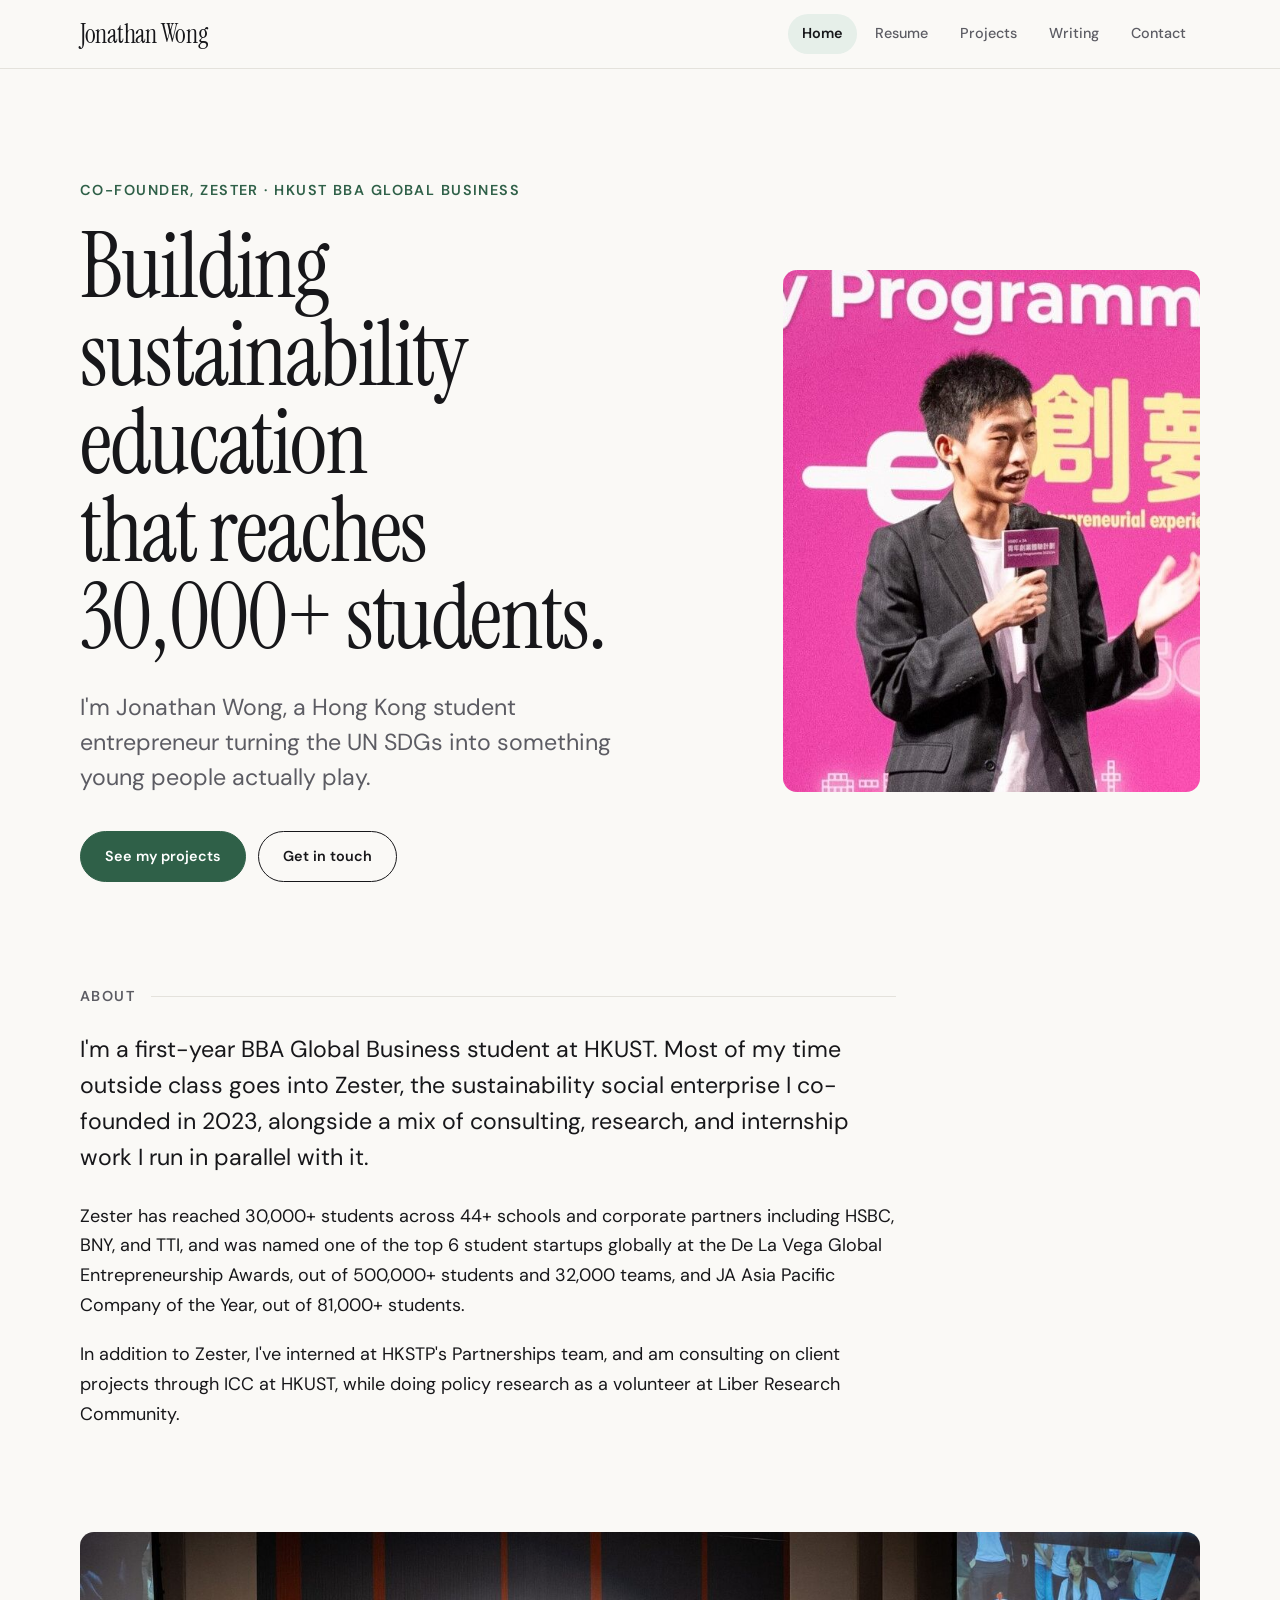
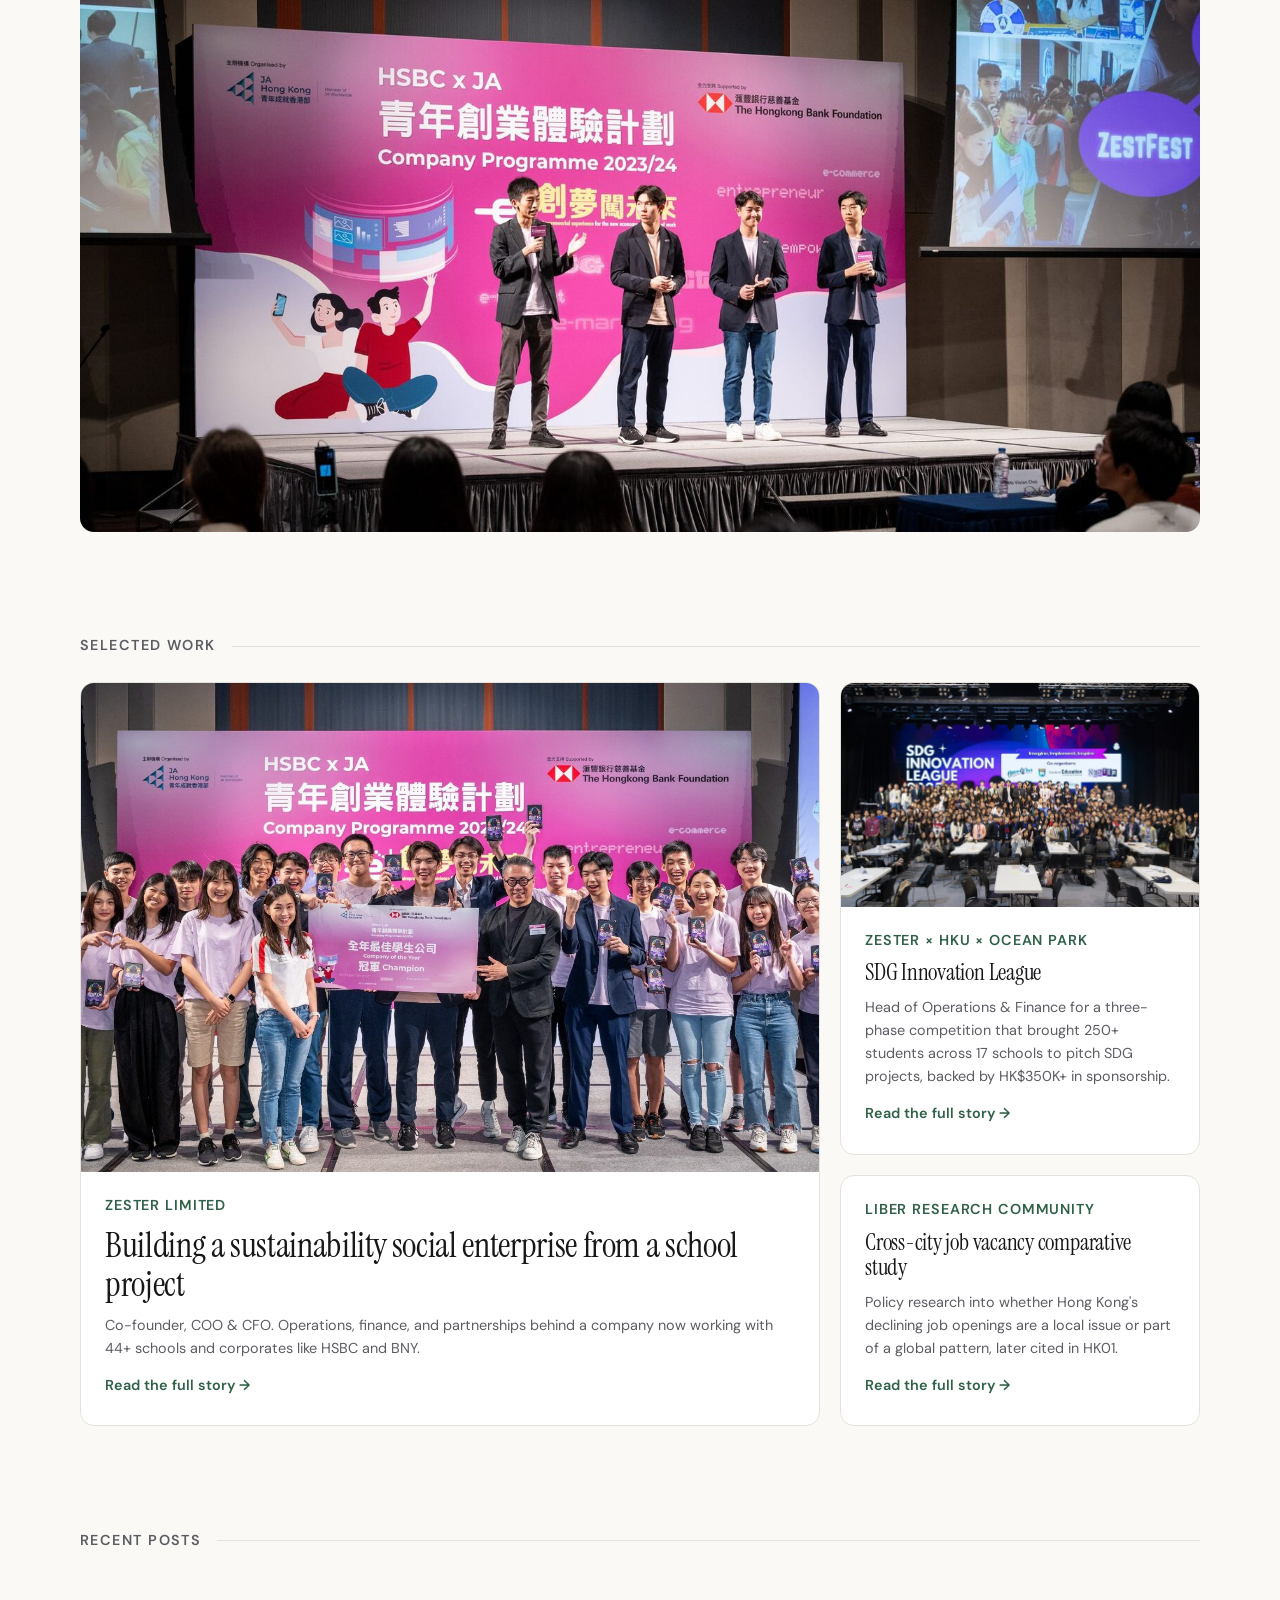
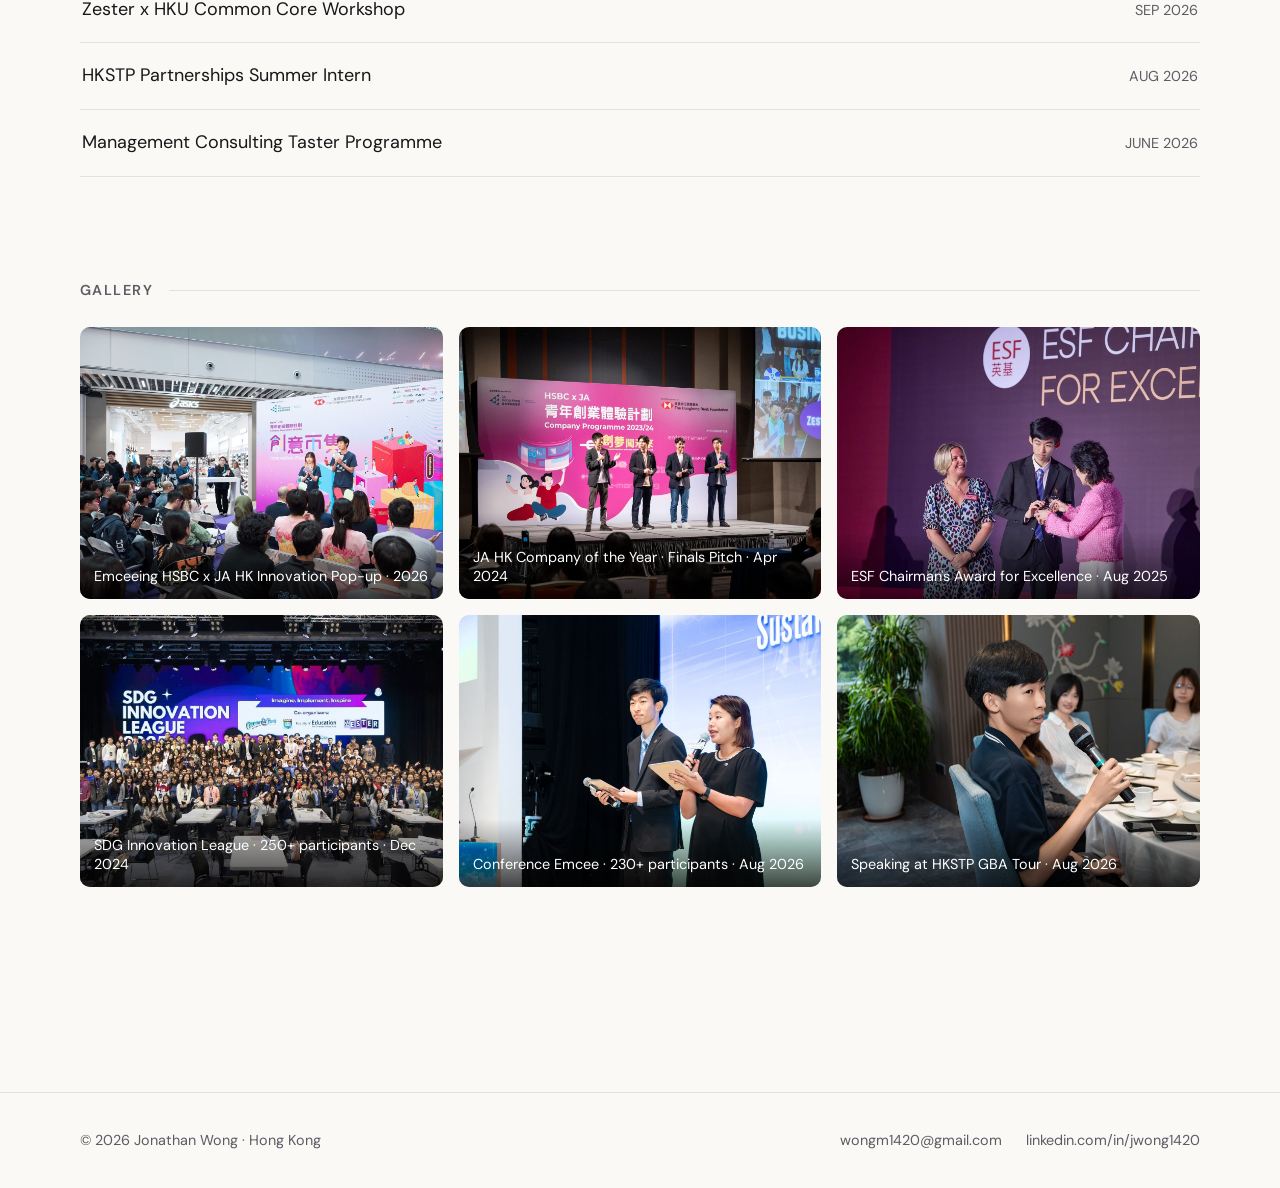
==== index.html @ c9ed68c4 "Redesign portfolio: minimal gallery look, top nav + hero, pre-rendered content - New stylesheet (Ins" ====
<!DOCTYPE html>
<html lang="en">
<head>
  <meta charset="UTF-8" />
  <script>document.documentElement.classList.add("js")</script>
  <meta name="viewport" content="width=device-width, initial-scale=1.0" />
  <title>Jonathan Wong — Co-Founder of Zester & HKUST Student</title>
  <meta name="description" content="Jonathan Wong is a BBA Global Business student at HKUST and co-founder of Zester, a sustainability social enterprise reaching 30,000+ students in Hong Kong.">
  <link rel="canonical" href="https://wongm1420.github.io/">

  <!-- Open Graph -->
  <meta property="og:title" content="Jonathan Wong — Co-Founder of Zester & HKUST Student">
  <meta property="og:description" content="Jonathan Wong is a BBA Global Business student at HKUST and co-founder of Zester, a sustainability social enterprise reaching 30,000+ students in Hong Kong.">
  <meta property="og:image" content="https://wongm1420.github.io/assets/images/feature.jpg">
  <meta property="og:image:width" content="1600">
  <meta property="og:image:height" content="1066">
  <meta property="og:url" content="https://wongm1420.github.io/">
  <meta property="og:type" content="website">
  <meta property="og:site_name" content="Jonathan Wong">

  <!-- Twitter Card -->
  <meta name="twitter:card" content="summary_large_image">
  <meta name="twitter:title" content="Jonathan Wong — Co-Founder of Zester & HKUST Student">
  <meta name="twitter:description" content="Jonathan Wong is a BBA Global Business student at HKUST and co-founder of Zester, a sustainability social enterprise reaching 30,000+ students in Hong Kong.">
  <meta name="twitter:image" content="https://wongm1420.github.io/assets/images/feature.jpg">

  <link rel="preconnect" href="https://fonts.googleapis.com">
  <link rel="preconnect" href="https://fonts.gstatic.com" crossorigin>
  <meta name="theme-color" content="#faf9f6" media="(prefers-color-scheme: light)">
  <meta name="theme-color" content="#121214" media="(prefers-color-scheme: dark)">
  <link rel="icon" href="assets/images/favicon.svg" type="image/svg+xml">
  <link href="https://fonts.googleapis.com/css2?family=DM+Sans:wght@400;500;600&family=Instrument+Serif&display=swap" rel="stylesheet">
  <link rel="stylesheet" href="assets/css/style.css">

  <script type="application/ld+json">
  {
    "@context": "https://schema.org",
    "@type": "Person",
    "name": "Jonathan Wong",
    "url": "https://wongm1420.github.io/",
    "image": "https://wongm1420.github.io/assets/images/headshot.jpg",
    "jobTitle": "Co-Founder, COO & CFO at Zester Limited",
    "affiliation": {
      "@type": "CollegeOrUniversity",
      "name": "Hong Kong University of Science and Technology (HKUST)"
    },
    "sameAs": [
      "https://linkedin.com/in/jwong1420",
      "https://zester.org"
    ],
    "knowsAbout": ["Sustainability", "Social Entrepreneurship", "Business Consulting", "SDG Education", "Nonprofit Operations"]
  }
  </script>
  <script type="application/ld+json">
  {
    "@context": "https://schema.org",
    "@type": "WebSite",
    "name": "Jonathan Wong — Portfolio",
    "url": "https://wongm1420.github.io/"
  }
  </script>
</head>
<body data-page="home">

  <a class="skip-link" href="#page-mount">Skip to content</a>
  <header class="site-header" id="header-mount"><div class="header-inner">
      <a class="brand" href="index.html">Jonathan Wong</a>
      <button class="nav-toggle" id="nav-toggle" aria-expanded="false" aria-controls="site-nav">Menu</button>
      <nav class="nav" id="site-nav" aria-label="Main"><ul class="nav-list"><li><a href="index.html" aria-current="page">Home</a></li><li><a href="resume.html">Resume</a></li><li><a href="projects.html">Projects</a></li><li><a href="writing.html">Writing</a></li><li><a href="contact.html">Contact</a></li></ul></nav>
    </div></header>

  <main class="main" id="page-mount"><section class="hero" aria-labelledby="hero-title"><div>
          <p class="hero-eyebrow">Co-founder, Zester · HKUST BBA Global Business</p>
          <h1 id="hero-title">Building sustainability education that reaches 30,000+ students.</h1>
          <p class="hero-lede">I'm Jonathan Wong, a Hong Kong student entrepreneur turning the UN SDGs into something young people actually play.</p>
          <div class="hero-ctas"><a class="btn primary" href="projects.html">See my projects</a><a class="btn" href="contact.html">Get in touch</a></div>
        </div><div class="hero-portrait"><img src="assets/images/headshot.jpg" alt="Portrait of Jonathan Wong" width="800" height="1000"></div></section><section id="about"><p class="section-title">About</p><div class="body-copy"><p>I'm a first-year BBA Global Business student at HKUST. Most of my time outside class goes into Zester, the sustainability social enterprise I co-founded in 2023, alongside a mix of consulting, research, and internship work I run in parallel with it.</p><p>Zester has reached 30,000+ students across 44+ schools and corporate partners including HSBC, BNY, and TTI, and was named one of the top 6 student startups globally at the De La Vega Global Entrepreneurship Awards, out of 500,000+ students and 32,000 teams, and JA Asia Pacific Company of the Year, out of 81,000+ students.</p><p>In addition to Zester, I've interned at HKSTP's Partnerships team, and am consulting on client projects through ICC at HKUST, while doing policy research as a volunteer at Liber Research Community.</p></div></section><div class="feature-photo"><img src="assets/images/feature.jpg" alt="Speaking at the JA Hong Kong Company Programme Finals" loading="lazy" decoding="async"></div><section id="project-preview"><p class="section-title">Selected work</p><div class="preview-grid"><a class="preview-card" href="projects.html#zester"><img class="preview-card-img" src="assets/images/uploads/1788878898170-img-20240430-wa0013.jpg" alt="Zester at the JA Hong Kong Company of the Year finals" loading="lazy" decoding="async"><div class="preview-card-body"><div class="preview-card-org">Zester Limited</div><h3>Building a sustainability social enterprise from a school project</h3><p>Co-founder, COO &amp; CFO. Operations, finance, and partnerships behind a company now working with 44+ schools and corporates like HSBC and BNY.</p><span class="read-more">Read the full story →</span></div></a><a class="preview-card" href="projects.html#sdg-innovation-league"><img class="preview-card-img" src="assets/images/gallery/photo4.jpg" alt="SDG Innovation League event" loading="lazy" decoding="async"><div class="preview-card-body"><div class="preview-card-org">Zester × HKU × Ocean Park</div><h3>SDG Innovation League</h3><p>Head of Operations &amp; Finance for a three-phase competition that brought 250+ students across 17 schools to pitch SDG projects, backed by HK$350K+ in sponsorship.</p><span class="read-more">Read the full story →</span></div></a><a class="preview-card" href="projects.html#job-vacancy-study"><div class="preview-card-body"><div class="preview-card-org">Liber Research Community</div><h3>Cross-city job vacancy comparative study</h3><p>Policy research into whether Hong Kong's declining job openings are a local issue or part of a global pattern, later cited in HK01.</p><span class="read-more">Read the full story →</span></div></a></div></section><section id="recent-posts"><p class="section-title">Recent Posts</p><ul class="recent-posts-list" id="recent-posts-list">
    <li><a href="writing.html#zesterhkuworkshop"><span>Zester x HKU Common Core Workshop</span><span class="post-date">SEP 2026</span></a></li>
  
    <li><a href="writing.html#hkstpintern"><span>HKSTP Partnerships Summer Intern</span><span class="post-date">AUG 2026</span></a></li>
  
    <li><a href="writing.html#mgmttaster"><span>Management Consulting Taster Programme</span><span class="post-date">JUNE 2026</span></a></li>
  </ul></section><section id="gallery"><p class="section-title">Gallery</p><div class="gallery-grid"><button type="button" class="gallery-item" onclick="openLightbox(this)" aria-label="Enlarge photo: Emceeing HSBC x JA HK Innovation Pop-up"><img src="assets/images/gallery/photo1.jpg" alt="Emceeing HSBC x JA HK Innovation Pop-up" loading="lazy" decoding="async"><span class="gallery-caption">Emceeing HSBC x JA HK Innovation Pop-up · 2026</span></button><button type="button" class="gallery-item" onclick="openLightbox(this)" aria-label="Enlarge photo: JA HK Company of the Year Finals Pitch"><img src="assets/images/gallery/photo2.jpg" alt="JA HK Company of the Year Finals Pitch" loading="lazy" decoding="async"><span class="gallery-caption">JA HK Company of the Year · Finals Pitch · Apr 2024</span></button><button type="button" class="gallery-item" onclick="openLightbox(this)" aria-label="Enlarge photo: ESF Chairman's Award for Excellence"><img src="assets/images/gallery/photo3.jpg" alt="ESF Chairman's Award for Excellence" loading="lazy" decoding="async"><span class="gallery-caption">ESF Chairman's Award for Excellence · Aug 2025</span></button><button type="button" class="gallery-item" onclick="openLightbox(this)" aria-label="Enlarge photo: SDG Innovation League"><img src="assets/images/gallery/photo4.jpg" alt="SDG Innovation League" loading="lazy" decoding="async"><span class="gallery-caption">SDG Innovation League · 250+ participants · Dec 2024</span></button><button type="button" class="gallery-item" onclick="openLightbox(this)" aria-label="Enlarge photo: CLP x HKSTP Sustainable Residential Living Conference"><img src="assets/images/uploads/1788876958302-20260820-s0151.jpg" alt="CLP x HKSTP Sustainable Residential Living Conference" loading="lazy" decoding="async"><span class="gallery-caption">Conference Emcee · 230+ participants · Aug 2026</span></button><button type="button" class="gallery-item" onclick="openLightbox(this)" aria-label="Enlarge photo: Speaking at HKSTP GBA Tour"><img src="assets/images/uploads/1788878674819-don-8600.jpg" alt="Speaking at HKSTP GBA Tour" loading="lazy" decoding="async"><span class="gallery-caption">Speaking at HKSTP GBA Tour · Aug 2026</span></button></div></section>
        <div class="lightbox" id="lightbox" role="dialog" aria-modal="true" aria-label="Photo viewer" onclick="closeLightbox()">
          <button type="button" class="lightbox-close" id="lightbox-close" aria-label="Close photo" onclick="closeLightbox()">✕</button>
          <img id="lightbox-img" src="" alt="">
          <div class="lightbox-caption" id="lightbox-caption"></div>
        </div></main>

  <footer class="site-footer" id="footer-mount"><div class="footer-inner">
      <span>© 2026 Jonathan Wong · Hong Kong</span>
      <ul class="footer-links"><li><a href="mailto:wongm1420@gmail.com">wongm1420@gmail.com</a></li><li><a href="https://linkedin.com/in/jwong1420" target="_blank" rel="noopener">linkedin.com/in/jwong1420</a></li></ul>
    </div></footer>

  <script src="assets/js/main.js"></script>
</body>
</html>
---- assets/css/style.css ----
/* ============================================================
   Jonathan Wong — shared site stylesheet (minimal gallery)
   Type:    Instrument Serif (display) + DM Sans (text/UI)
   Palette: warm paper, near-black ink, one deep-green accent
   Modes:   light by default, dark via prefers-color-scheme
   ============================================================ */

*, *::before, *::after { box-sizing: border-box; margin: 0; padding: 0; }

:root {
  --bg: #faf9f6;
  --surface: #ffffff;
  --text: #17171a;
  --muted: #5c5c63;           /* 6.3:1 on --bg */
  --border: #e4e2dc;
  --accent: #2f6048;          /* 6.9:1 on --bg */
  --accent-strong: #234a37;
  --accent-soft: #e6efe9;
  --on-accent: #ffffff;
  --shadow: 0 1px 2px rgba(23,23,26,.05), 0 8px 24px rgba(23,23,26,.06);

  --font-display: 'Instrument Serif', Georgia, 'Times New Roman', serif;
  --font-text: 'DM Sans', -apple-system, BlinkMacSystemFont, 'Segoe UI', Roboto, Helvetica, Arial, sans-serif;

  --step--1: clamp(.84rem, .82rem + .1vw, .9rem);
  --step-0: clamp(1.0625rem, 1.03rem + .15vw, 1.125rem);
  --step-1: clamp(1.25rem, 1.18rem + .35vw, 1.45rem);
  --step-2: clamp(1.6rem, 1.4rem + 1vw, 2.2rem);
  --step-3: clamp(2.2rem, 1.7rem + 2.4vw, 3.6rem);
  --step-4: clamp(2.8rem, 1.8rem + 5vw, 5.6rem);

  --gutter: clamp(16px, 4vw, 40px);
  --maxw: 1200px;
  --readw: 68ch;
  --radius: 14px;
  --header-h: 68px;
}

@media (prefers-color-scheme: dark) {
  :root {
    --bg: #121214;
    --surface: #1b1b1e;
    --text: #f1efe9;
    --muted: #a8a8b0;          /* 7.6:1 on --bg */
    --border: #2c2c31;
    --accent: #8fcfae;         /* 9.6:1 on --bg */
    --accent-strong: #b3e3c9;
    --accent-soft: #1f2d26;
    --on-accent: #0f1a14;
    --shadow: 0 1px 2px rgba(0,0,0,.4), 0 8px 24px rgba(0,0,0,.35);
  }
}

html { scroll-behavior: smooth; scroll-padding-top: calc(var(--header-h) + 16px); -webkit-text-size-adjust: 100%; }

body {
  font-family: var(--font-text);
  font-size: var(--step-0);
  line-height: 1.65;
  background: var(--bg);
  color: var(--text);
  min-height: 100vh;
  display: flex;
  flex-direction: column;
  -webkit-font-smoothing: antialiased;
}

img { max-width: 100%; height: auto; display: block; }
a { color: var(--accent); text-underline-offset: 3px; }
a:hover { color: var(--accent-strong); }

:focus-visible { outline: 3px solid var(--accent); outline-offset: 3px; border-radius: 4px; }

.skip-link { position: absolute; left: 12px; top: -60px; z-index: 300; background: var(--accent); color: var(--on-accent); padding: 10px 16px; border-radius: 8px; font-weight: 600; text-decoration: none; transition: top .15s; }
.skip-link:focus { top: 12px; color: var(--on-accent); }

/* ── HEADER / NAV ── */
.site-header { position: sticky; top: 0; z-index: 100; background: color-mix(in srgb, var(--bg) 88%, transparent); backdrop-filter: saturate(1.4) blur(12px); -webkit-backdrop-filter: saturate(1.4) blur(12px); border-bottom: 1px solid var(--border); }
.header-inner { max-width: var(--maxw); margin: 0 auto; padding: 0 var(--gutter); height: var(--header-h); display: flex; align-items: center; justify-content: space-between; gap: 24px; }
.brand { font-family: var(--font-display); font-size: 1.65rem; color: var(--text); text-decoration: none; letter-spacing: -.01em; line-height: 1; }
.brand:hover { color: var(--accent); }
.nav-list { list-style: none; display: flex; gap: 4px; }
.nav-list a { display: block; padding: 8px 14px; border-radius: 999px; color: var(--muted); text-decoration: none; font-size: var(--step--1); font-weight: 500; transition: color .2s, background .2s; }
.nav-list a:hover { color: var(--text); background: var(--accent-soft); }
.nav-list a[aria-current="page"] { color: var(--text); background: var(--accent-soft); font-weight: 600; }
.nav-toggle { display: none; background: none; border: 1px solid var(--border); color: var(--text); border-radius: 999px; padding: 8px 16px; font: inherit; font-size: var(--step--1); font-weight: 500; cursor: pointer; }

/* ── MAIN ── */
.main { flex: 1; width: 100%; max-width: var(--maxw); margin: 0 auto; padding: clamp(32px, 6vw, 72px) var(--gutter) clamp(56px, 8vw, 112px); }
section { margin-bottom: clamp(56px, 8vw, 104px); }
section:last-child { margin-bottom: 0; }

.page-header { margin-bottom: clamp(32px, 5vw, 56px); }
.page-header h1 { font-family: var(--font-display); font-weight: 400; font-size: var(--step-3); line-height: 1.05; letter-spacing: -.015em; }
.page-header .subhead { color: var(--muted); margin-top: 14px; max-width: 56ch; }

.section-title { font-size: var(--step--1); font-weight: 600; letter-spacing: .1em; text-transform: uppercase; color: var(--muted); margin-bottom: 24px; display: flex; align-items: center; gap: 16px; }
.section-title::after { content: ''; flex: 1; height: 1px; background: var(--border); }

/* ── HERO (home) ── */
.hero { display: grid; grid-template-columns: minmax(0, 1.5fr) minmax(0, 1fr); gap: clamp(32px, 6vw, 80px); align-items: center; padding-top: clamp(8px, 3vw, 40px); }
.hero-eyebrow { font-size: var(--step--1); font-weight: 600; letter-spacing: .1em; text-transform: uppercase; color: var(--accent); margin-bottom: 20px; }
.hero h1 { font-family: var(--font-display); font-weight: 400; font-size: var(--step-4); line-height: .98; letter-spacing: -.02em; text-wrap: balance; }
.hero-lede { font-size: var(--step-1); color: var(--muted); margin-top: 28px; max-width: 34ch; line-height: 1.5; }
.hero-ctas { display: flex; flex-wrap: wrap; gap: 12px; margin-top: 36px; }
.hero-portrait { border-radius: var(--radius); overflow: hidden; aspect-ratio: 4/5; background: var(--accent-soft); }
.hero-portrait img { width: 100%; height: 100%; object-fit: cover; object-position: center top; }

.btn { display: inline-flex; align-items: center; gap: 8px; padding: 13px 24px; border-radius: 999px; font-weight: 600; font-size: var(--step--1); text-decoration: none; border: 1.5px solid var(--text); color: var(--text); transition: background .2s, color .2s, border-color .2s; }
.btn:hover { background: var(--text); color: var(--bg); }
.btn.primary { background: var(--accent); border-color: var(--accent); color: var(--on-accent); }
.btn.primary:hover { background: var(--accent-strong); border-color: var(--accent-strong); color: var(--on-accent); }

/* ── ABOUT / BODY COPY ── */
#about { max-width: var(--readw); }
.body-copy p { margin-bottom: 1.1em; }
.body-copy p:first-child { font-size: var(--step-1); line-height: 1.55; }
.body-copy a { font-weight: 500; }

/* ── FEATURE PHOTO ── */
.feature-photo { margin-bottom: clamp(56px, 8vw, 104px); border-radius: var(--radius); overflow: hidden; }
.feature-photo img { width: 100%; max-height: 600px; object-fit: cover; object-position: center 30%; }

/* ── PROJECT TILES (home bento) ── */
.preview-grid { display: grid; grid-template-columns: repeat(6, 1fr); gap: 20px; }
.preview-card { grid-column: span 2; position: relative; display: flex; flex-direction: column; background: var(--surface); border: 1px solid var(--border); border-radius: var(--radius); overflow: hidden; text-decoration: none; color: var(--text); transition: transform .25s, box-shadow .25s; }
.preview-card:first-child { grid-column: span 4; grid-row: span 2; }
.preview-card:hover { transform: translateY(-3px); box-shadow: var(--shadow); color: var(--text); }
.preview-card-img { width: 100%; aspect-ratio: 16/10; object-fit: cover; background: var(--accent-soft); }
.preview-card:first-child .preview-card-img { aspect-ratio: auto; flex: 1; min-height: 280px; }
.preview-card-body { padding: 22px 24px 26px; }
.preview-card-org { font-size: var(--step--1); font-weight: 600; letter-spacing: .06em; text-transform: uppercase; color: var(--accent); margin-bottom: 8px; }
.preview-card h3 { font-family: var(--font-display); font-weight: 400; font-size: var(--step-2); line-height: 1.1; margin-bottom: 10px; letter-spacing: -.01em; }
.preview-card:not(:first-child) h3 { font-size: var(--step-1); }
.preview-card p { font-size: var(--step--1); color: var(--muted); line-height: 1.6; }
.preview-card .read-more { display: inline-block; margin-top: 14px; font-size: var(--step--1); font-weight: 600; color: var(--accent); }
.preview-card:hover .read-more { text-decoration: underline; text-underline-offset: 3px; }

/* ── RECENT POSTS ── */
.recent-posts-list { list-style: none; }
.recent-posts-list li { border-bottom: 1px solid var(--border); }
.recent-posts-list a { display: flex; justify-content: space-between; align-items: baseline; gap: 16px; padding: 18px 2px; text-decoration: none; color: var(--text); transition: color .2s; }
.recent-posts-list a:hover { color: var(--accent); }
.recent-posts-list .post-date { font-size: var(--step--1); color: var(--muted); white-space: nowrap; }

/* ── GALLERY ── */
.gallery-grid { display: grid; grid-template-columns: repeat(3, 1fr); gap: 16px; }
.gallery-item { position: relative; display: block; width: 100%; aspect-ratio: 4/3; overflow: hidden; border-radius: 10px; cursor: zoom-in; background: var(--accent-soft); border: 0; padding: 0; font: inherit; color: inherit; text-align: left; }
.gallery-item img { width: 100%; height: 100%; object-fit: cover; transition: transform .5s ease; }
.gallery-item:hover img { transform: scale(1.04); }
.gallery-item .gallery-caption { position: absolute; inset: auto 0 0 0; background: linear-gradient(transparent, rgba(0,0,0,.72)); color: #fff; font-size: var(--step--1); padding: 36px 14px 12px; line-height: 1.35; }

.lightbox { position: fixed; inset: 0; background: rgba(8,8,10,.92); z-index: 999; display: none; align-items: center; justify-content: center; flex-direction: column; gap: 14px; padding: 24px; }
.lightbox.active { display: flex; }
.lightbox img { max-width: 92vw; max-height: 80vh; border-radius: 8px; object-fit: contain; }
.lightbox-close { position: absolute; top: 16px; right: 20px; color: #fff; font-size: 1.8rem; line-height: 1; background: none; border: 1px solid rgba(255,255,255,.35); border-radius: 999px; width: 44px; height: 44px; cursor: pointer; }
.lightbox-caption { color: #ddd; font-size: var(--step--1); text-align: center; max-width: 70ch; }

/* ── PROJECTS PAGE ── */
.case-study { display: grid; grid-template-columns: minmax(0, 1fr); gap: 0; background: var(--surface); border: 1px solid var(--border); border-radius: var(--radius); overflow: hidden; }
.case-study-img { width: 100%; max-height: 460px; object-fit: cover; }
.case-study-body { padding: clamp(24px, 4vw, 48px); max-width: 920px; }
.case-study-meta { font-size: var(--step--1); color: var(--muted); letter-spacing: .06em; text-transform: uppercase; font-weight: 600; margin-bottom: 12px; }
.case-study-meta .dot { color: var(--accent); margin: 0 6px; }
.case-study h2 { font-family: var(--font-display); font-weight: 400; font-size: var(--step-3); line-height: 1.05; letter-spacing: -.015em; margin-bottom: 8px; }
.case-study .role { color: var(--accent); font-weight: 600; margin-bottom: 28px; }
.case-study-grid { display: grid; gap: 22px; }
.case-study-field h4 { font-size: var(--step--1); font-weight: 600; letter-spacing: .08em; text-transform: uppercase; color: var(--muted); margin-bottom: 6px; }
.case-study-field p { line-height: 1.7; }
.case-study-field ul { padding-left: 20px; line-height: 1.7; }

/* ── RESUME ── */
.section-nav { margin-bottom: clamp(32px, 5vw, 56px); display: flex; flex-wrap: wrap; gap: 8px; }
.section-nav-menu { display: contents; }
.section-nav-btn { display: none; }
.section-nav-menu a { padding: 7px 16px; border: 1px solid var(--border); border-radius: 999px; text-decoration: none; color: var(--muted); font-size: var(--step--1); font-weight: 500; transition: color .2s, border-color .2s, background .2s; }
.section-nav-menu a:hover { color: var(--text); border-color: var(--accent); background: var(--accent-soft); }

.resume-block { margin-bottom: 40px; }
.resume-block:last-child { margin-bottom: 0; }
.resume-block > h3 { font-size: var(--step--1); font-weight: 600; letter-spacing: .08em; text-transform: uppercase; color: var(--muted); margin-bottom: 8px; }
.resume-item { display: grid; grid-template-columns: 150px minmax(0, 1fr); gap: 24px; padding: 22px 0; border-bottom: 1px solid var(--border); }
.resume-item:last-child { border-bottom: 0; }
.resume-date { font-size: var(--step--1); color: var(--muted); padding-top: 3px; }
.resume-content h4 { font-size: var(--step-0); font-weight: 600; line-height: 1.35; }
.resume-content h4 a { color: inherit; text-decoration: none; }
.resume-content h4 a:hover { color: var(--accent); text-decoration: underline; }
.resume-content .company { color: var(--accent); font-weight: 500; font-size: var(--step--1); margin: 2px 0 8px; }
.resume-content .one-liner { color: var(--text); font-size: var(--step--1); margin-bottom: 8px; }
.resume-content ul { list-style: none; }
.resume-content ul li { font-size: var(--step--1); color: var(--muted); padding: 3px 0 3px 18px; position: relative; line-height: 1.6; }
.resume-content ul li::before { content: "–"; position: absolute; left: 0; color: var(--accent); }

.project-card, .pub-card, .photo-section, .essay-card { background: var(--surface); border: 1px solid var(--border); border-radius: var(--radius); padding: clamp(20px, 3vw, 32px); margin-bottom: 20px; }
.project-card:last-child, .pub-card:last-child, .essay-card:last-child { margin-bottom: 0; }
.project-meta, .pub-meta { display: flex; gap: 12px; flex-wrap: wrap; font-size: var(--step--1); color: var(--muted); margin-bottom: 8px; }
.project-date { color: var(--accent); font-weight: 600; }
.project-card h3, .pub-card h3, .essay-card h3 { font-family: var(--font-display); font-weight: 400; font-size: var(--step-2); line-height: 1.15; margin-bottom: 6px; }
.project-org { color: var(--muted); font-size: var(--step--1); margin-bottom: 12px; }
.project-card p, .pub-card p, .essay-card p { font-size: var(--step--1); line-height: 1.7; margin-bottom: 12px; }
.project-card ul { padding-left: 20px; font-size: var(--step--1); color: var(--muted); line-height: 1.7; }
.pub-meta span::before { content: "·"; margin-right: 12px; }
.pub-meta span:first-child::before { content: none; }
.pub-links { display: flex; gap: 10px; flex-wrap: wrap; }
.pub-link { display: inline-block; font-size: var(--step--1); font-weight: 600; padding: 8px 18px; border-radius: 999px; text-decoration: none; }
.pub-link.primary { background: var(--accent); color: var(--on-accent); }
.pub-link.primary:hover { background: var(--accent-strong); color: var(--on-accent); }
.pub-link.secondary { background: var(--accent-soft); color: var(--accent); }
.pub-link.secondary:hover { color: var(--accent-strong); }

.awards-list { list-style: none; }
.awards-list li { display: flex; gap: 14px; padding: 14px 0; border-bottom: 1px solid var(--border); font-size: var(--step--1); line-height: 1.55; }
.awards-list li:last-child { border-bottom: 0; }
.award-dot { width: 8px; height: 8px; background: var(--accent); border-radius: 50%; flex-shrink: 0; margin-top: 8px; }
.award-org { display: block; color: var(--muted); margin-top: 2px; }

.photo-section { display: flex; align-items: center; justify-content: space-between; gap: 24px; }
.photo-section h3 { font-family: var(--font-display); font-weight: 400; font-size: var(--step-2); margin-bottom: 8px; }
.photo-section p { color: var(--muted); font-size: var(--step--1); }
.photo-link { display: inline-block; background: var(--accent); color: var(--on-accent); text-decoration: none; padding: 12px 22px; border-radius: 999px; font-weight: 600; font-size: var(--step--1); white-space: nowrap; }
.photo-link:hover { background: var(--accent-strong); color: var(--on-accent); }

/* ── WRITING ── */
.essay-card .essay-date { font-size: var(--step--1); font-weight: 600; letter-spacing: .06em; text-transform: uppercase; color: var(--accent); margin-bottom: 8px; }
.linkedin-grid { display: grid; grid-template-columns: repeat(auto-fill, minmax(min(100%, 380px), 1fr)); gap: 20px; }
.linkedin-embed-card { background: var(--surface); border: 1px solid var(--border); border-radius: var(--radius); overflow: hidden; }
.linkedin-embed-card .embed-caption { padding: 14px 18px; font-size: var(--step--1); color: var(--muted); border-top: 1px solid var(--border); }
.linkedin-embed-card iframe { display: block; width: 100%; border: 0; }
.empty-state { color: var(--muted); font-style: italic; }

/* ── CONTACT ── */
.contact-page-list { list-style: none; display: grid; gap: 12px; max-width: 560px; }
.contact-page-list a { display: flex; align-items: center; gap: 16px; font-size: var(--step-1); padding: 18px 22px; border: 1px solid var(--border); border-radius: var(--radius); background: var(--surface); color: var(--text); text-decoration: none; transition: border-color .2s, transform .2s; }
.contact-page-list a:hover { border-color: var(--accent); transform: translateX(4px); color: var(--text); }
.contact-page-list .icon { width: 40px; height: 40px; background: var(--accent-soft); color: var(--accent); border-radius: 50%; display: grid; place-items: center; font-size: 1rem; flex-shrink: 0; font-weight: 600; }

/* ── FOOTER ── */
.site-footer { border-top: 1px solid var(--border); }
.footer-inner { max-width: var(--maxw); margin: 0 auto; padding: 36px var(--gutter); display: flex; flex-wrap: wrap; gap: 16px 32px; justify-content: space-between; align-items: center; font-size: var(--step--1); color: var(--muted); }
.footer-links { list-style: none; display: flex; flex-wrap: wrap; gap: 8px 24px; }
.footer-links a { color: var(--muted); text-decoration: none; }
.footer-links a:hover { color: var(--accent); text-decoration: underline; }

/* ── RESPONSIVE ── */
@media (max-width: 900px) {
  .hero { grid-template-columns: 1fr; }
  .hero-portrait { order: -1; max-width: 320px; aspect-ratio: 1; }
  .preview-grid { grid-template-columns: 1fr 1fr; gap: 16px; }
  .preview-card, .preview-card:first-child { grid-column: span 2; grid-row: auto; }
  .preview-card:nth-child(n+2):nth-child(-n+3) { grid-column: span 1; }
  .preview-card:first-child .preview-card-img { aspect-ratio: 16/10; flex: none; min-height: 0; }
  .gallery-grid { grid-template-columns: repeat(2, 1fr); gap: 12px; }
}

@media (max-width: 720px) {
  .js .nav-toggle { display: inline-block; }
  .nav { position: absolute; top: var(--header-h); left: 0; right: 0; background: var(--bg); border-bottom: 1px solid var(--border); padding: 8px var(--gutter) 16px; }
  .js .nav { display: none; }
  .js .nav.open { display: block; }
  .nav-list { flex-direction: column; }
  .nav-list a { padding: 14px 12px; font-size: var(--step-0); border-radius: 10px; }
  .preview-card, .preview-card:first-child, .preview-card:nth-child(n+2):nth-child(-n+3) { grid-column: span 2; }
  .resume-item { grid-template-columns: 1fr; gap: 4px; }
  .photo-section { flex-direction: column; align-items: flex-start; }
  .gallery-grid { grid-template-columns: 1fr; }
}

@media (prefers-reduced-motion: reduce) {
  html { scroll-behavior: auto; }
  *, *::before, *::after { transition-duration: .01ms !important; animation-duration: .01ms !important; }
  .gallery-item:hover img, .preview-card:hover, .contact-page-list a:hover { transform: none; }
}
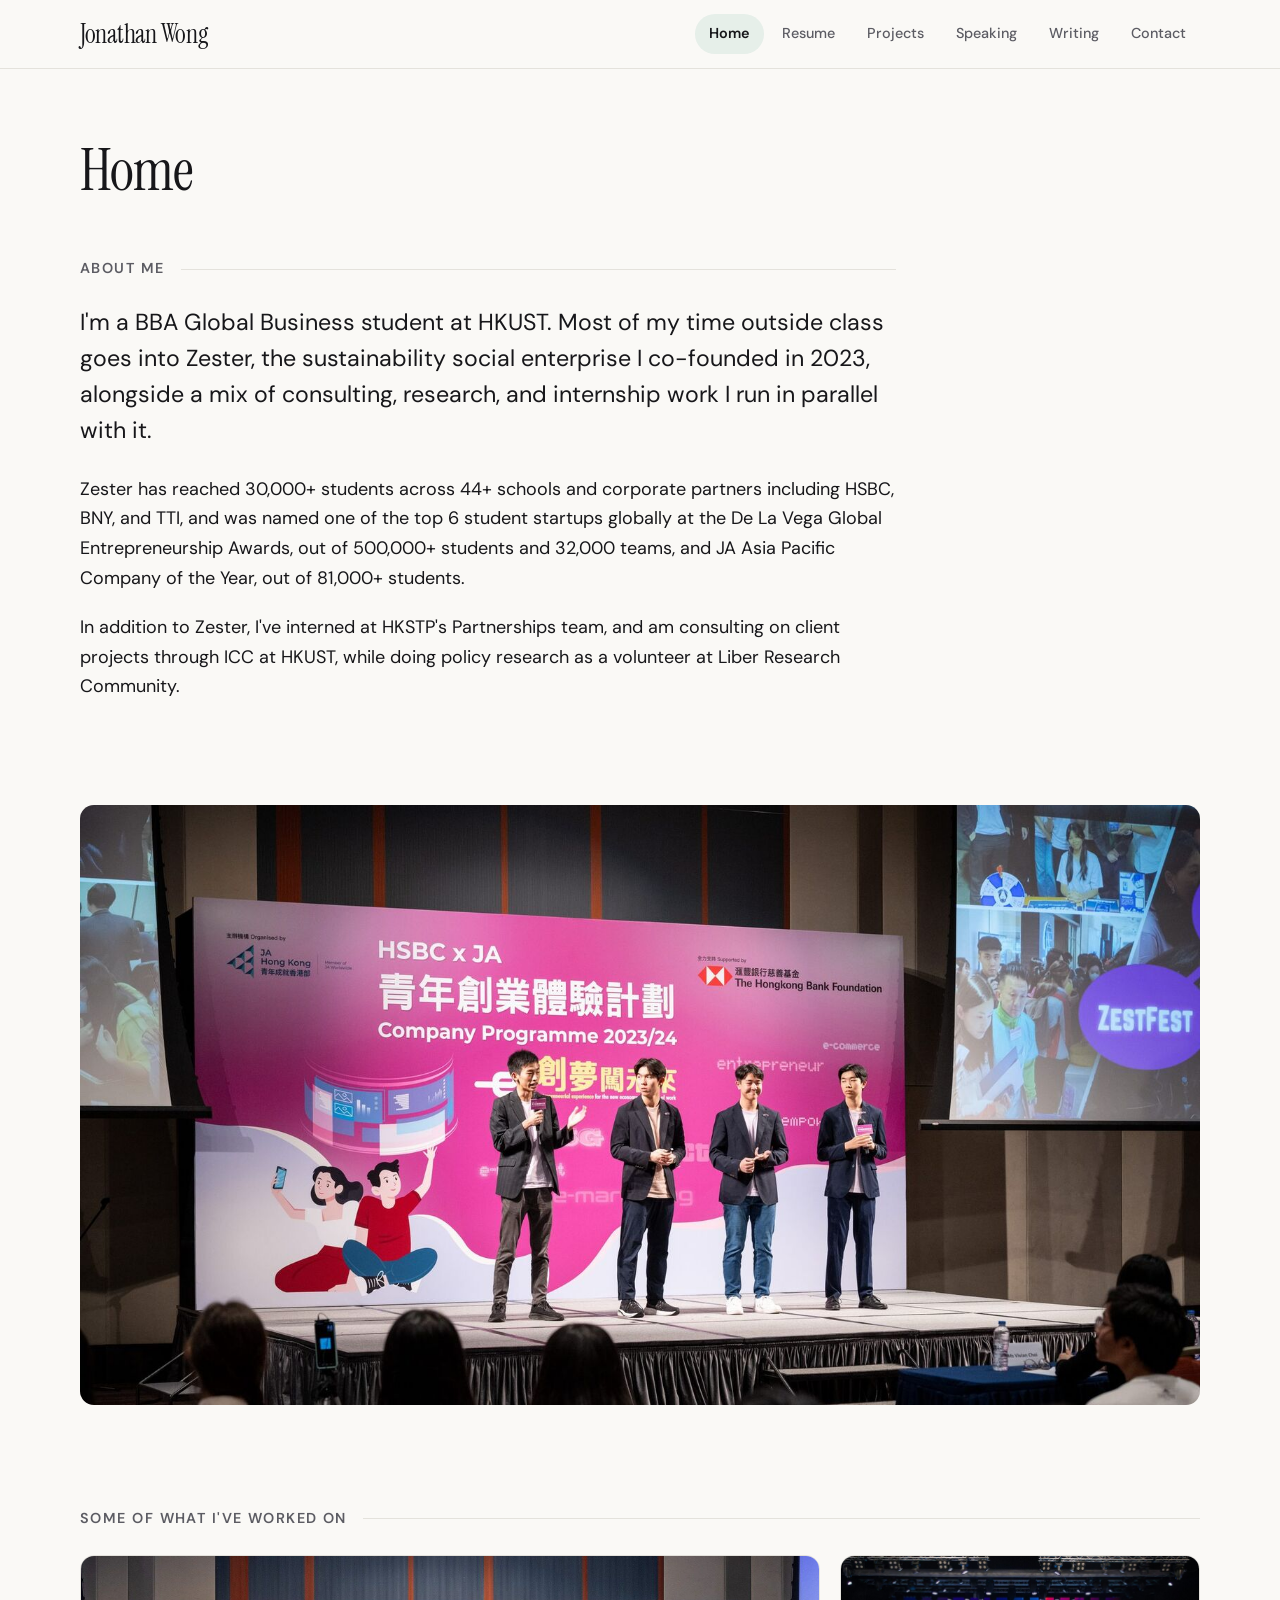
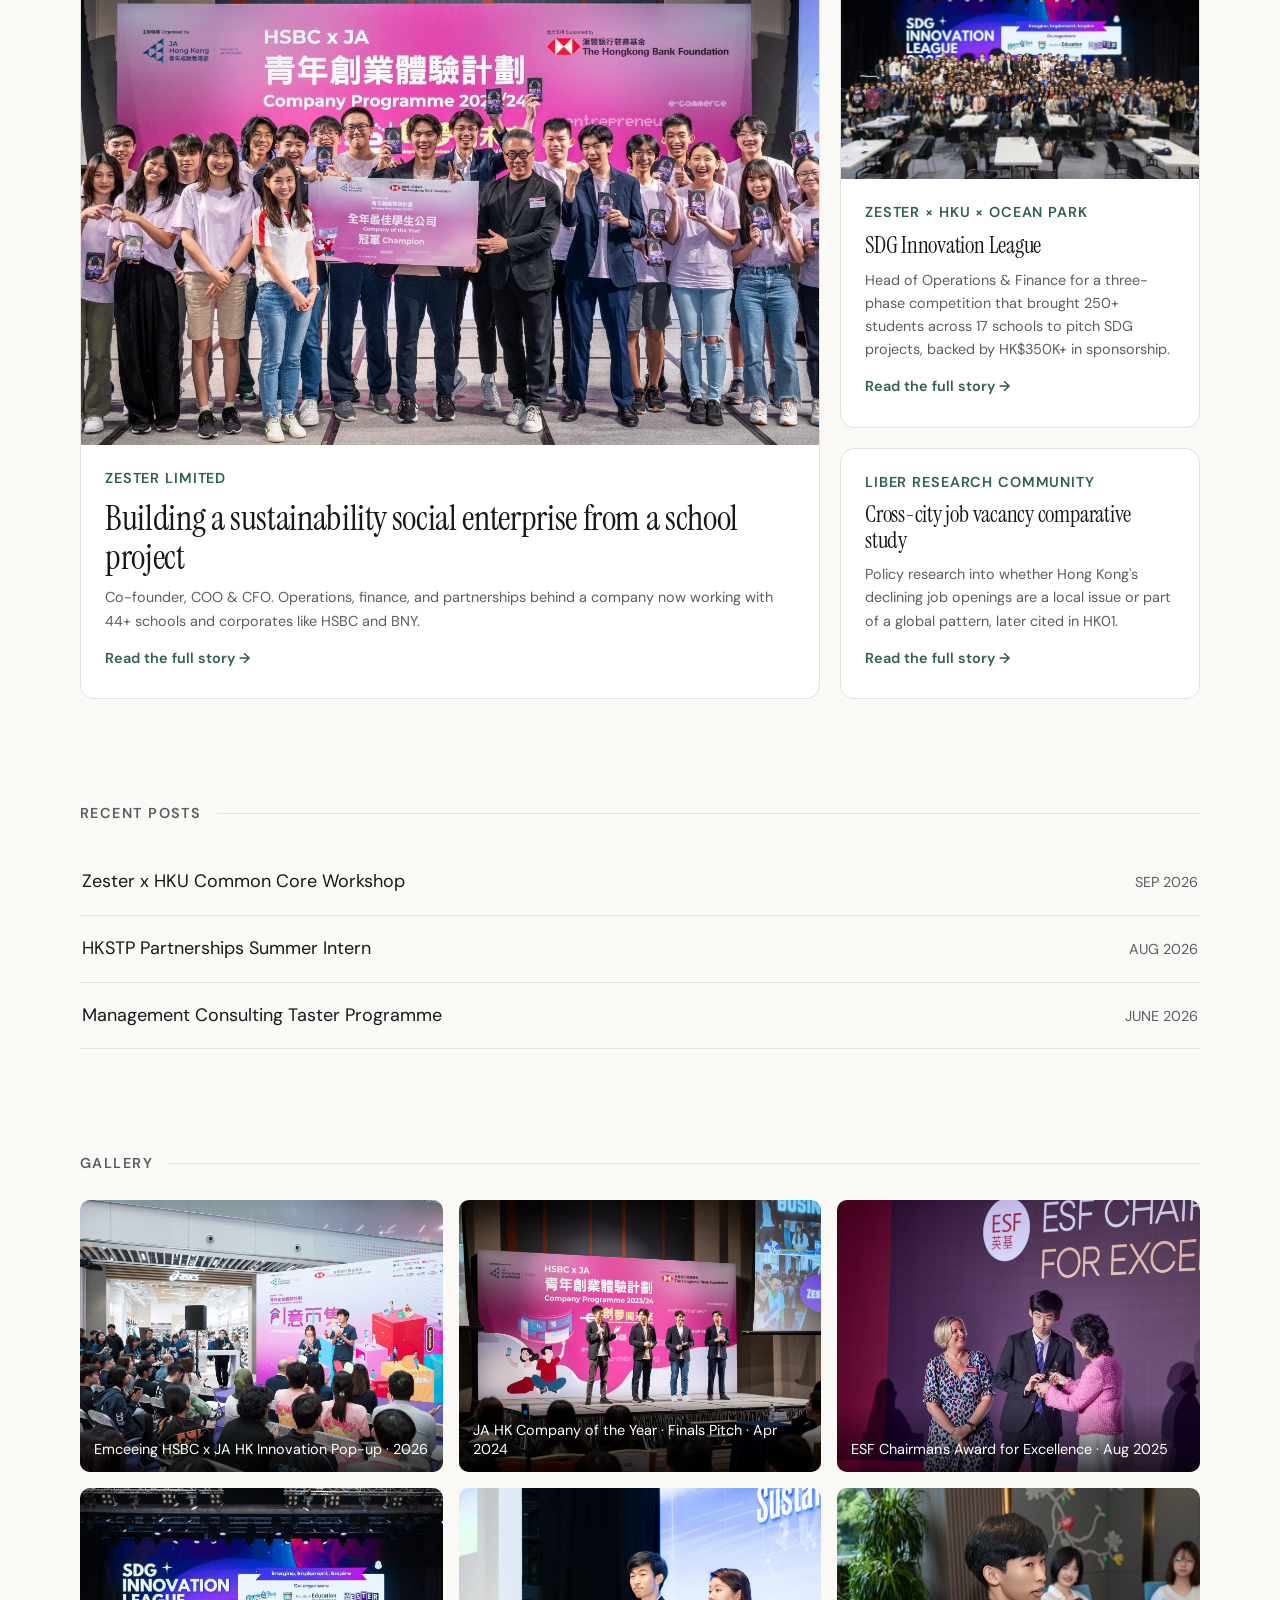
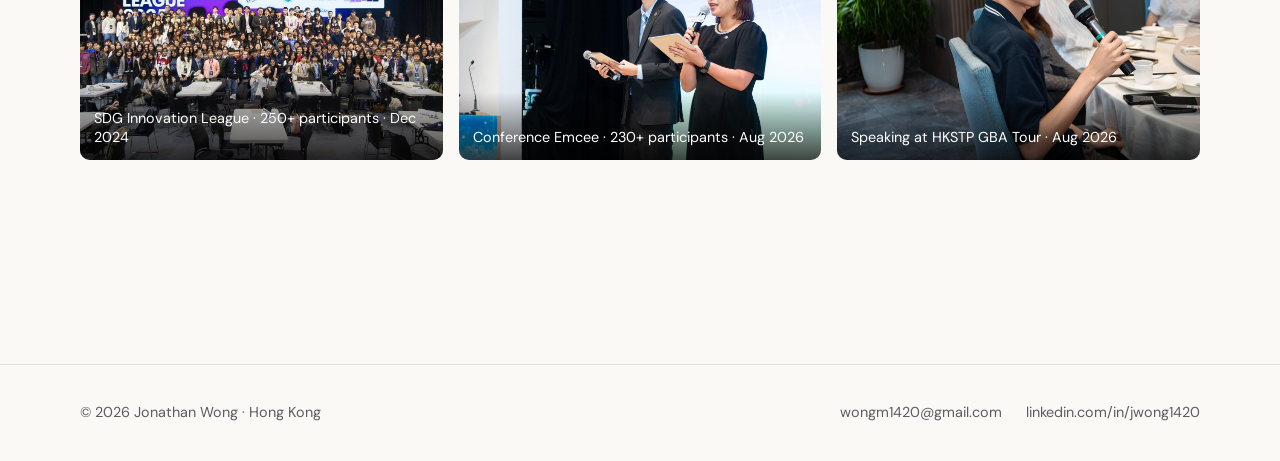
==== commit adacd600: "Add Speaking page with engagement record cards Adds speaking.html, data-driven from assets/data/spea" ====
--- a/index.html
+++ b/index.html
@@ -66,7 +66,7 @@
   <header class="site-header" id="header-mount"><div class="header-inner">
       <a class="brand" href="index.html">Jonathan Wong</a>
       <button class="nav-toggle" id="nav-toggle" aria-expanded="false" aria-controls="site-nav">Menu</button>
-      <nav class="nav" id="site-nav" aria-label="Main"><ul class="nav-list"><li><a href="index.html" aria-current="page">Home</a></li><li><a href="resume.html">Resume</a></li><li><a href="projects.html">Projects</a></li><li><a href="writing.html">Writing</a></li><li><a href="contact.html">Contact</a></li></ul></nav>
+      <nav class="nav" id="site-nav" aria-label="Main"><ul class="nav-list"><li><a href="index.html" aria-current="page">Home</a></li><li><a href="resume.html">Resume</a></li><li><a href="projects.html">Projects</a></li><li><a href="speaking.html">Speaking</a></li><li><a href="writing.html">Writing</a></li><li><a href="contact.html">Contact</a></li></ul></nav>
     </div></header>
 
   <main class="main" id="page-mount"><section class="hero" aria-labelledby="hero-title"><div>
--- a/assets/css/style.css
+++ b/assets/css/style.css
@@ -168,6 +168,22 @@
 .case-study-field h4 { font-size: var(--step--1); font-weight: 600; letter-spacing: .08em; text-transform: uppercase; color: var(--muted); margin-bottom: 6px; }
 .case-study-field p { line-height: 1.7; }
 .case-study-field ul { padding-left: 20px; line-height: 1.7; }
+
+/* ── SPEAKING PAGE ── */
+.speaking-list { list-style: none; display: grid; gap: 16px; }
+.speaking-card { display: grid; grid-template-columns: minmax(0, 1fr); background: var(--surface); border: 1px solid var(--border); border-radius: var(--radius); overflow: hidden; }
+.speaking-card.has-img { grid-template-columns: 220px minmax(0, 1fr); }
+.speaking-img { width: 100%; height: 100%; min-height: 180px; object-fit: cover; }
+.speaking-body { padding: clamp(20px, 3vw, 32px); }
+.speaking-meta { display: flex; flex-wrap: wrap; align-items: center; gap: 10px 14px; font-size: var(--step--1); margin-bottom: 10px; }
+.speaking-type { background: var(--accent-soft); color: var(--accent); font-weight: 600; letter-spacing: .06em; text-transform: uppercase; padding: 3px 10px; border-radius: 999px; }
+.speaking-date { color: var(--muted); font-weight: 600; letter-spacing: .06em; text-transform: uppercase; }
+.speaking-card h2 { font-family: var(--font-display); font-weight: 400; font-size: var(--step-2); line-height: 1.1; letter-spacing: -.01em; }
+.speaking-host { color: var(--muted); margin-top: 4px; }
+.speaking-facts { display: flex; flex-wrap: wrap; gap: 8px 32px; margin: 16px 0 12px; }
+.speaking-facts dt { font-size: var(--step--1); font-weight: 600; letter-spacing: .08em; text-transform: uppercase; color: var(--muted); }
+.speaking-facts dd { color: var(--accent); font-weight: 600; }
+.speaking-summary { line-height: 1.65; max-width: 68ch; }
 
 /* ── RESUME ── */
 .section-nav { margin-bottom: clamp(32px, 5vw, 56px); display: flex; flex-wrap: wrap; gap: 8px; }
@@ -263,6 +279,8 @@
   .resume-item { grid-template-columns: 1fr; gap: 4px; }
   .photo-section { flex-direction: column; align-items: flex-start; }
   .gallery-grid { grid-template-columns: 1fr; }
+  .speaking-card.has-img { grid-template-columns: minmax(0, 1fr); }
+  .speaking-img { height: 200px; }
 }
 
 @media (prefers-reduced-motion: reduce) {
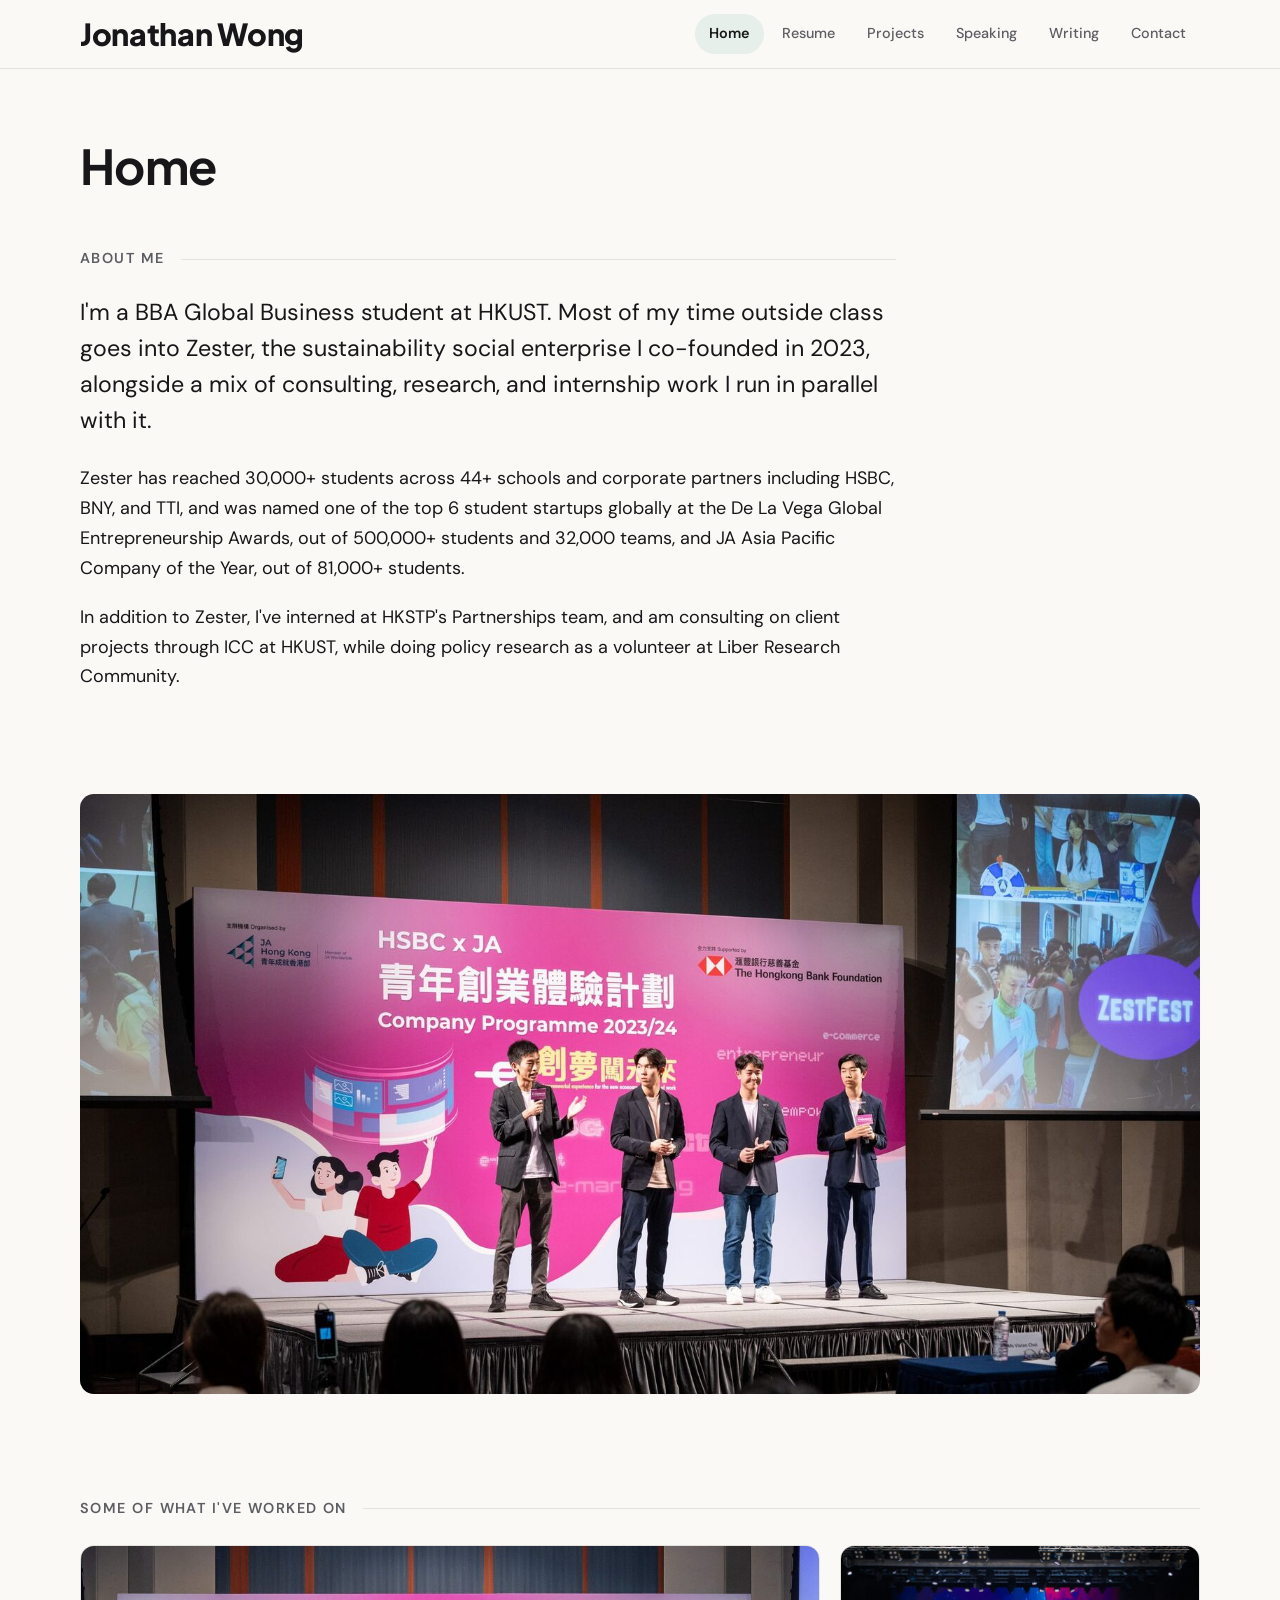
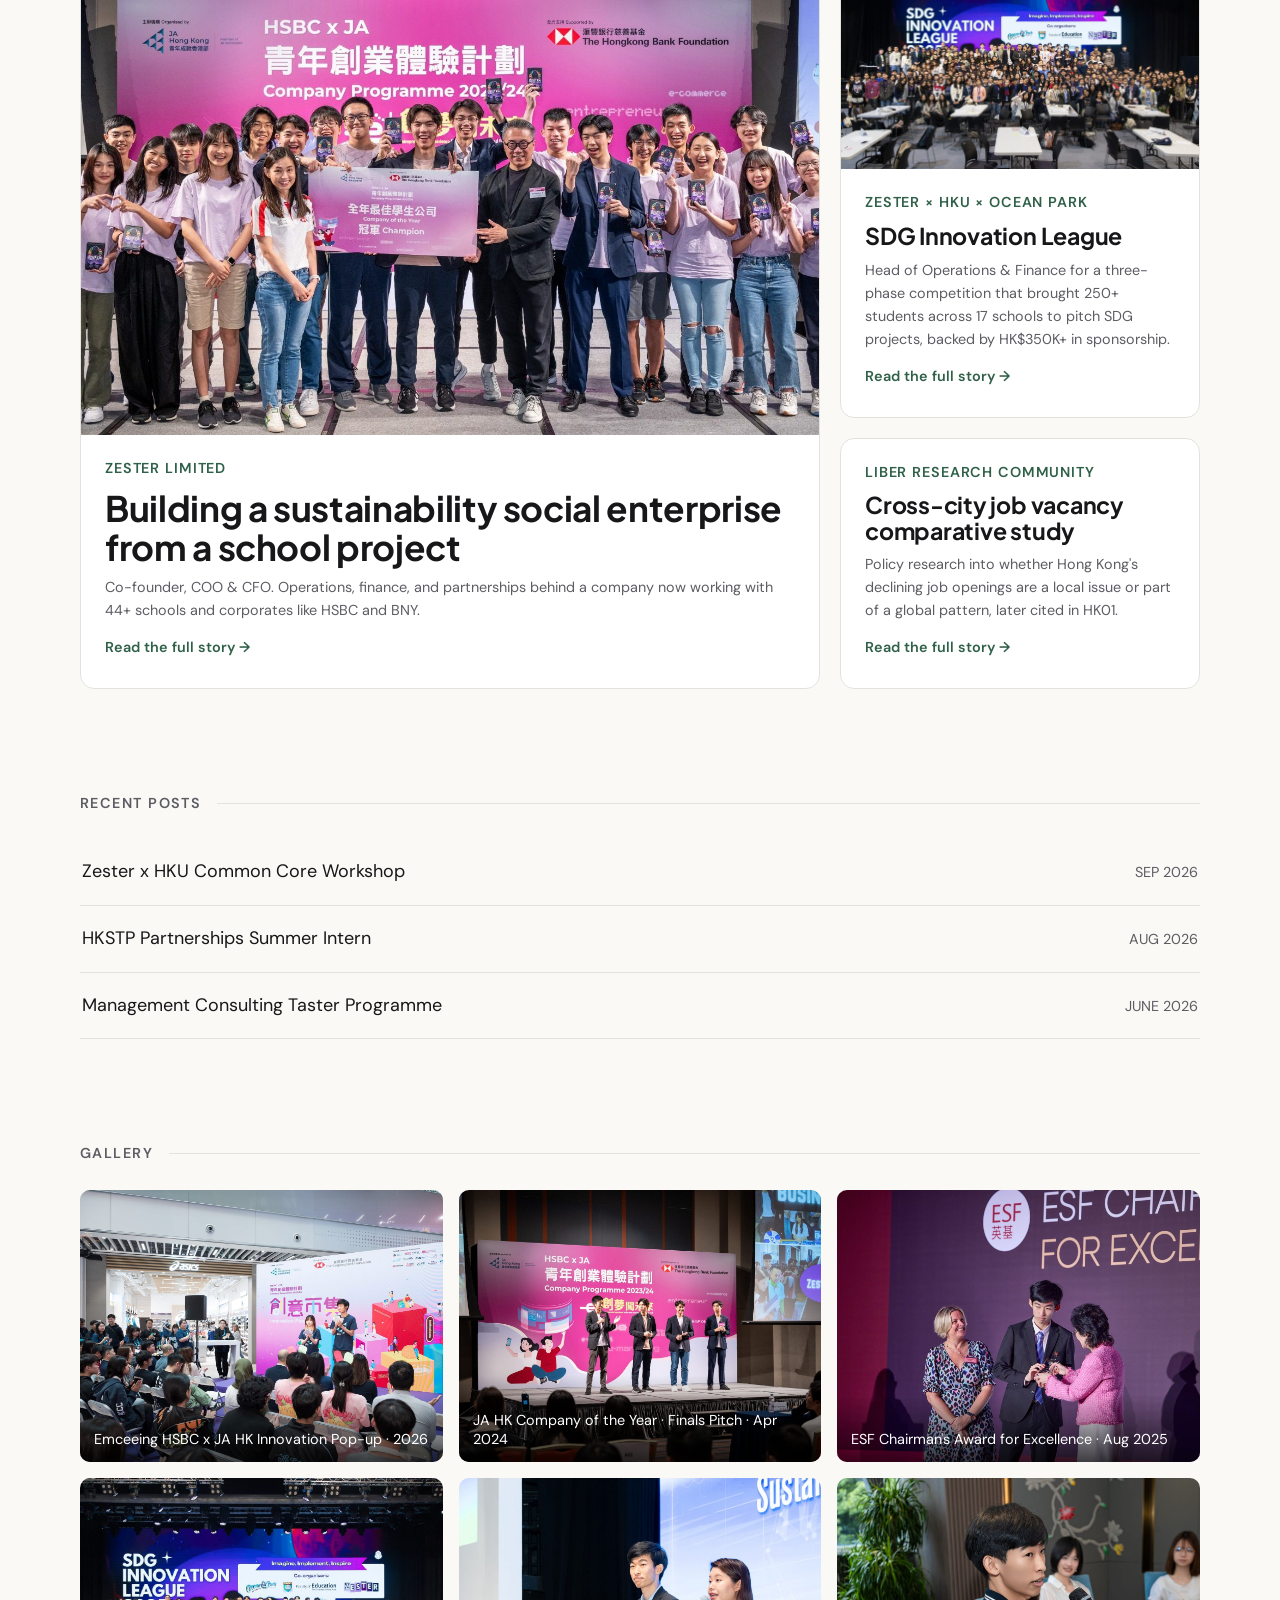
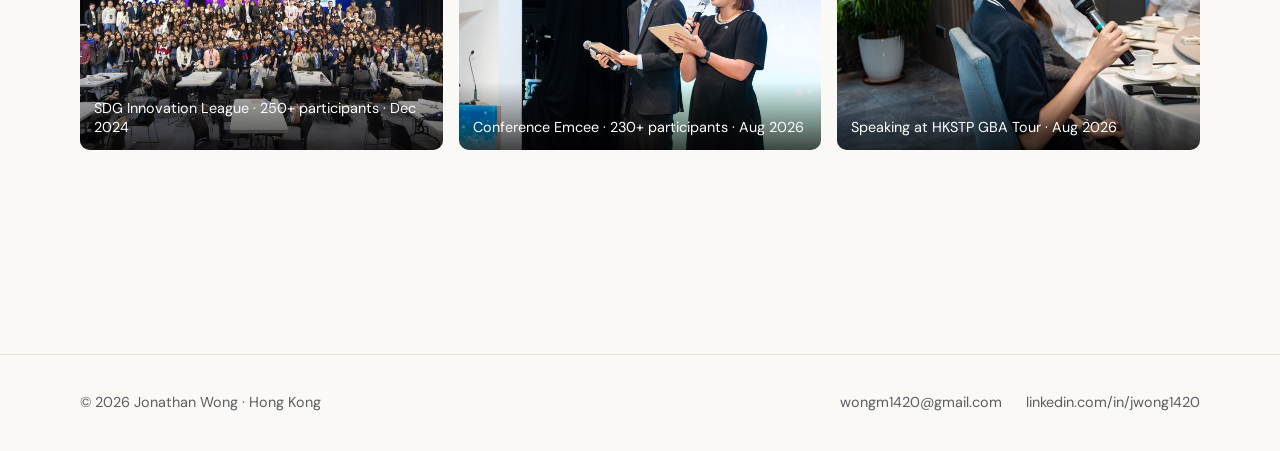
==== commit 4f0dc31f: "Switch headline font to Plus Jakarta Sans; make logo bold and larger Co-Authored-By: Claude Sonnet 5" ====
--- a/index.html
+++ b/index.html
@@ -29,7 +29,7 @@
   <meta name="theme-color" content="#faf9f6" media="(prefers-color-scheme: light)">
   <meta name="theme-color" content="#121214" media="(prefers-color-scheme: dark)">
   <link rel="icon" href="assets/images/favicon.svg" type="image/svg+xml">
-  <link href="https://fonts.googleapis.com/css2?family=DM+Sans:wght@400;500;600&family=Instrument+Serif&display=swap" rel="stylesheet">
+  <link href="https://fonts.googleapis.com/css2?family=DM+Sans:wght@400;500;600&family=Plus+Jakarta+Sans:wght@500;600;700;800&display=swap" rel="stylesheet">
   <link rel="stylesheet" href="assets/css/style.css">
 
   <script type="application/ld+json">
--- a/assets/css/style.css
+++ b/assets/css/style.css
@@ -19,15 +19,15 @@
   --on-accent: #ffffff;
   --shadow: 0 1px 2px rgba(23,23,26,.05), 0 8px 24px rgba(23,23,26,.06);
 
-  --font-display: 'Instrument Serif', Georgia, 'Times New Roman', serif;
+  --font-display: 'Plus Jakarta Sans', -apple-system, BlinkMacSystemFont, 'Segoe UI', Roboto, Helvetica, Arial, sans-serif;
   --font-text: 'DM Sans', -apple-system, BlinkMacSystemFont, 'Segoe UI', Roboto, Helvetica, Arial, sans-serif;
 
   --step--1: clamp(.84rem, .82rem + .1vw, .9rem);
   --step-0: clamp(1.0625rem, 1.03rem + .15vw, 1.125rem);
   --step-1: clamp(1.25rem, 1.18rem + .35vw, 1.45rem);
   --step-2: clamp(1.6rem, 1.4rem + 1vw, 2.2rem);
-  --step-3: clamp(2.2rem, 1.7rem + 2.4vw, 3.6rem);
-  --step-4: clamp(2.8rem, 1.8rem + 5vw, 5.6rem);
+  --step-3: clamp(2rem, 1.5rem + 2vw, 3rem);
+  --step-4: clamp(2.3rem, 1.5rem + 3.6vw, 4.1rem);
 
   --gutter: clamp(16px, 4vw, 40px);
   --maxw: 1200px;
@@ -77,7 +77,7 @@
 /* ── HEADER / NAV ── */
 .site-header { position: sticky; top: 0; z-index: 100; background: color-mix(in srgb, var(--bg) 88%, transparent); backdrop-filter: saturate(1.4) blur(12px); -webkit-backdrop-filter: saturate(1.4) blur(12px); border-bottom: 1px solid var(--border); }
 .header-inner { max-width: var(--maxw); margin: 0 auto; padding: 0 var(--gutter); height: var(--header-h); display: flex; align-items: center; justify-content: space-between; gap: 24px; }
-.brand { font-family: var(--font-display); font-size: 1.65rem; color: var(--text); text-decoration: none; letter-spacing: -.01em; line-height: 1; }
+.brand { font-family: var(--font-display); font-weight: 800; font-size: 1.9rem; color: var(--text); text-decoration: none; letter-spacing: -.01em; line-height: 1; }
 .brand:hover { color: var(--accent); }
 .nav-list { list-style: none; display: flex; gap: 4px; }
 .nav-list a { display: block; padding: 8px 14px; border-radius: 999px; color: var(--muted); text-decoration: none; font-size: var(--step--1); font-weight: 500; transition: color .2s, background .2s; }
@@ -91,7 +91,7 @@
 section:last-child { margin-bottom: 0; }
 
 .page-header { margin-bottom: clamp(32px, 5vw, 56px); }
-.page-header h1 { font-family: var(--font-display); font-weight: 400; font-size: var(--step-3); line-height: 1.05; letter-spacing: -.015em; }
+.page-header h1 { font-family: var(--font-display); font-weight: 700; font-size: var(--step-3); line-height: 1.05; letter-spacing: -.015em; }
 .page-header .subhead { color: var(--muted); margin-top: 14px; max-width: 56ch; }
 
 .section-title { font-size: var(--step--1); font-weight: 600; letter-spacing: .1em; text-transform: uppercase; color: var(--muted); margin-bottom: 24px; display: flex; align-items: center; gap: 16px; }
@@ -100,7 +100,7 @@
 /* ── HERO (home) ── */
 .hero { display: grid; grid-template-columns: minmax(0, 1.5fr) minmax(0, 1fr); gap: clamp(32px, 6vw, 80px); align-items: center; padding-top: clamp(8px, 3vw, 40px); }
 .hero-eyebrow { font-size: var(--step--1); font-weight: 600; letter-spacing: .1em; text-transform: uppercase; color: var(--accent); margin-bottom: 20px; }
-.hero h1 { font-family: var(--font-display); font-weight: 400; font-size: var(--step-4); line-height: .98; letter-spacing: -.02em; text-wrap: balance; }
+.hero h1 { font-family: var(--font-display); font-weight: 700; font-size: var(--step-4); line-height: 1.05; letter-spacing: -.03em; text-wrap: balance; }
 .hero-lede { font-size: var(--step-1); color: var(--muted); margin-top: 28px; max-width: 34ch; line-height: 1.5; }
 .hero-ctas { display: flex; flex-wrap: wrap; gap: 12px; margin-top: 36px; }
 .hero-portrait { border-radius: var(--radius); overflow: hidden; aspect-ratio: 4/5; background: var(--accent-soft); }
@@ -130,7 +130,7 @@
 .preview-card:first-child .preview-card-img { aspect-ratio: auto; flex: 1; min-height: 280px; }
 .preview-card-body { padding: 22px 24px 26px; }
 .preview-card-org { font-size: var(--step--1); font-weight: 600; letter-spacing: .06em; text-transform: uppercase; color: var(--accent); margin-bottom: 8px; }
-.preview-card h3 { font-family: var(--font-display); font-weight: 400; font-size: var(--step-2); line-height: 1.1; margin-bottom: 10px; letter-spacing: -.01em; }
+.preview-card h3 { font-family: var(--font-display); font-weight: 700; font-size: var(--step-2); line-height: 1.1; margin-bottom: 10px; letter-spacing: -.01em; }
 .preview-card:not(:first-child) h3 { font-size: var(--step-1); }
 .preview-card p { font-size: var(--step--1); color: var(--muted); line-height: 1.6; }
 .preview-card .read-more { display: inline-block; margin-top: 14px; font-size: var(--step--1); font-weight: 600; color: var(--accent); }
@@ -162,7 +162,7 @@
 .case-study-body { padding: clamp(24px, 4vw, 48px); max-width: 920px; }
 .case-study-meta { font-size: var(--step--1); color: var(--muted); letter-spacing: .06em; text-transform: uppercase; font-weight: 600; margin-bottom: 12px; }
 .case-study-meta .dot { color: var(--accent); margin: 0 6px; }
-.case-study h2 { font-family: var(--font-display); font-weight: 400; font-size: var(--step-3); line-height: 1.05; letter-spacing: -.015em; margin-bottom: 8px; }
+.case-study h2 { font-family: var(--font-display); font-weight: 700; font-size: var(--step-3); line-height: 1.05; letter-spacing: -.015em; margin-bottom: 8px; }
 .case-study .role { color: var(--accent); font-weight: 600; margin-bottom: 28px; }
 .case-study-grid { display: grid; gap: 22px; }
 .case-study-field h4 { font-size: var(--step--1); font-weight: 600; letter-spacing: .08em; text-transform: uppercase; color: var(--muted); margin-bottom: 6px; }
@@ -178,7 +178,7 @@
 .speaking-meta { display: flex; flex-wrap: wrap; align-items: center; gap: 10px 14px; font-size: var(--step--1); margin-bottom: 10px; }
 .speaking-type { background: var(--accent-soft); color: var(--accent); font-weight: 600; letter-spacing: .06em; text-transform: uppercase; padding: 3px 10px; border-radius: 999px; }
 .speaking-date { color: var(--muted); font-weight: 600; letter-spacing: .06em; text-transform: uppercase; }
-.speaking-card h2 { font-family: var(--font-display); font-weight: 400; font-size: var(--step-2); line-height: 1.1; letter-spacing: -.01em; }
+.speaking-card h2 { font-family: var(--font-display); font-weight: 700; font-size: var(--step-2); line-height: 1.1; letter-spacing: -.01em; }
 .speaking-host { color: var(--muted); margin-top: 4px; }
 .speaking-facts { display: flex; flex-wrap: wrap; gap: 8px 32px; margin: 16px 0 12px; }
 .speaking-facts dt { font-size: var(--step--1); font-weight: 600; letter-spacing: .08em; text-transform: uppercase; color: var(--muted); }
@@ -211,7 +211,7 @@
 .project-card:last-child, .pub-card:last-child, .essay-card:last-child { margin-bottom: 0; }
 .project-meta, .pub-meta { display: flex; gap: 12px; flex-wrap: wrap; font-size: var(--step--1); color: var(--muted); margin-bottom: 8px; }
 .project-date { color: var(--accent); font-weight: 600; }
-.project-card h3, .pub-card h3, .essay-card h3 { font-family: var(--font-display); font-weight: 400; font-size: var(--step-2); line-height: 1.15; margin-bottom: 6px; }
+.project-card h3, .pub-card h3, .essay-card h3 { font-family: var(--font-display); font-weight: 700; font-size: var(--step-2); line-height: 1.15; margin-bottom: 6px; }
 .project-org { color: var(--muted); font-size: var(--step--1); margin-bottom: 12px; }
 .project-card p, .pub-card p, .essay-card p { font-size: var(--step--1); line-height: 1.7; margin-bottom: 12px; }
 .project-card ul { padding-left: 20px; font-size: var(--step--1); color: var(--muted); line-height: 1.7; }
@@ -231,7 +231,7 @@
 .award-org { display: block; color: var(--muted); margin-top: 2px; }
 
 .photo-section { display: flex; align-items: center; justify-content: space-between; gap: 24px; }
-.photo-section h3 { font-family: var(--font-display); font-weight: 400; font-size: var(--step-2); margin-bottom: 8px; }
+.photo-section h3 { font-family: var(--font-display); font-weight: 700; font-size: var(--step-2); margin-bottom: 8px; }
 .photo-section p { color: var(--muted); font-size: var(--step--1); }
 .photo-link { display: inline-block; background: var(--accent); color: var(--on-accent); text-decoration: none; padding: 12px 22px; border-radius: 999px; font-weight: 600; font-size: var(--step--1); white-space: nowrap; }
 .photo-link:hover { background: var(--accent-strong); color: var(--on-accent); }
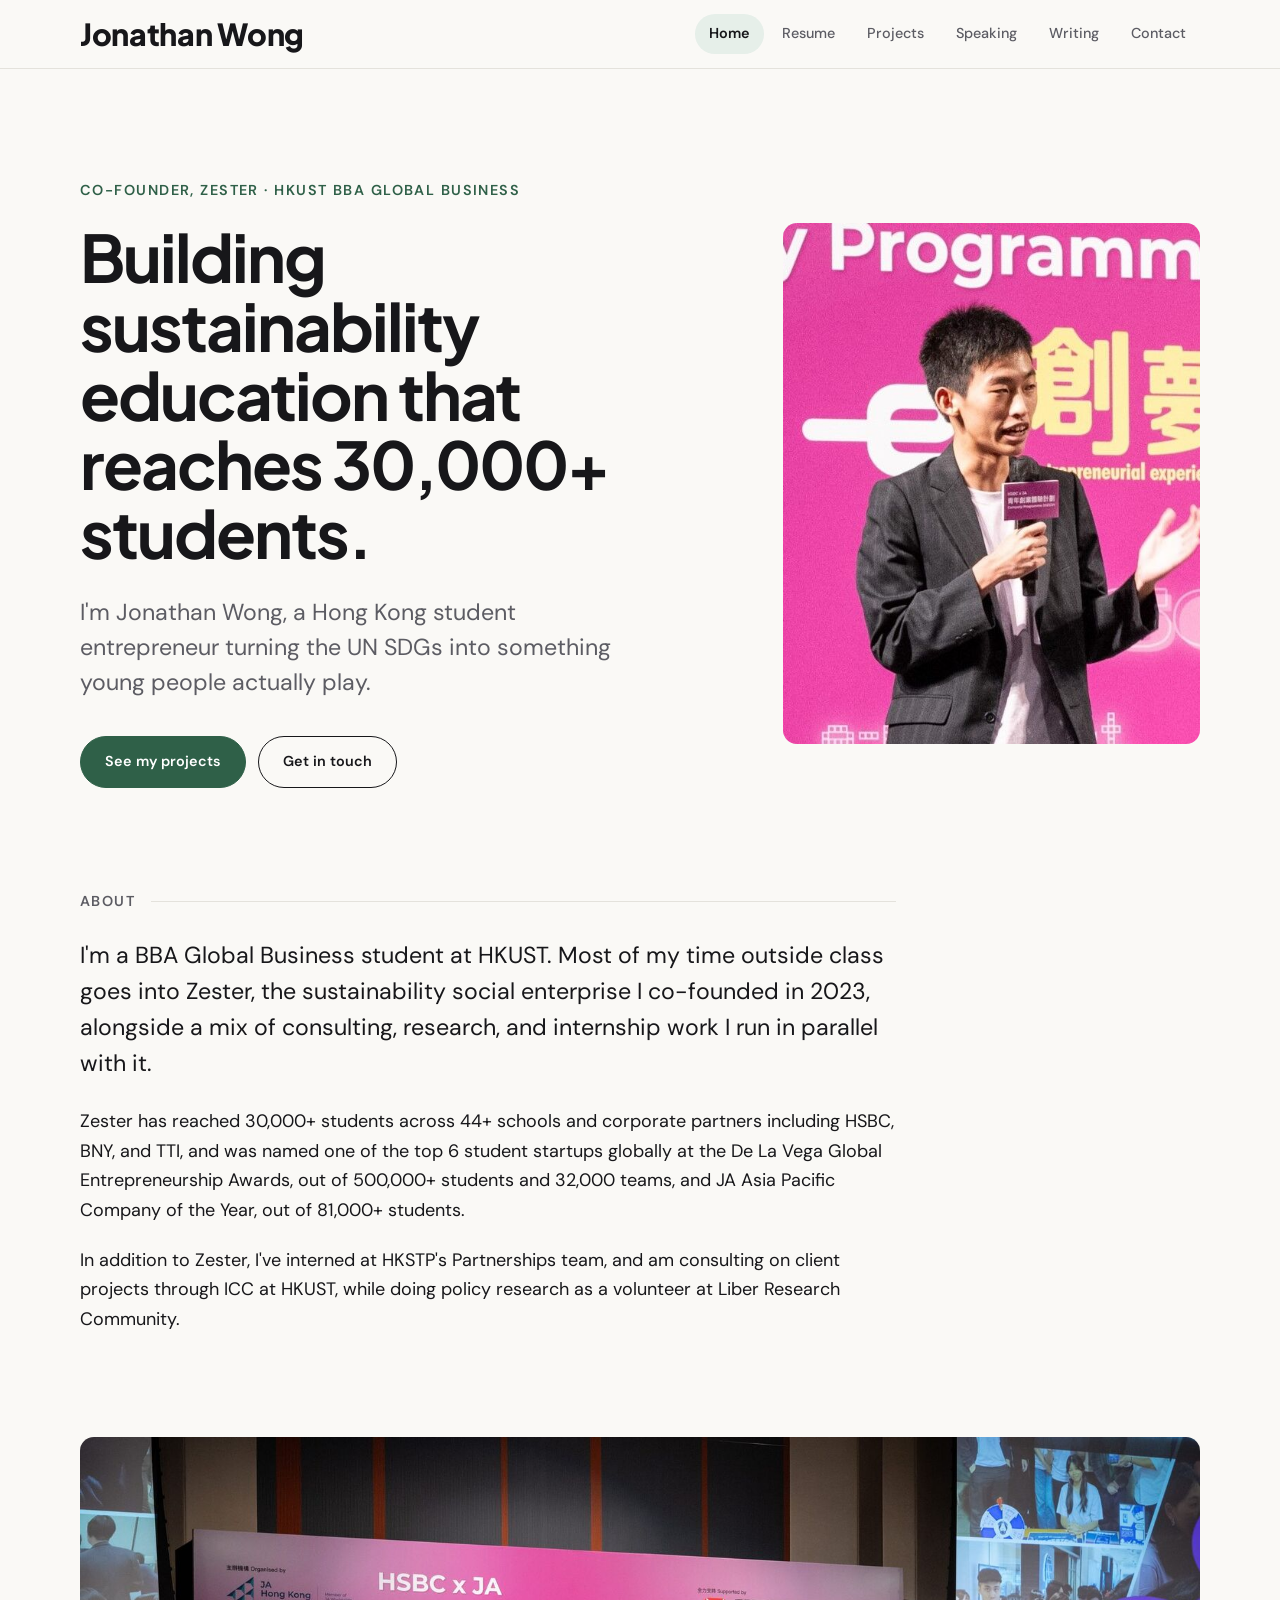
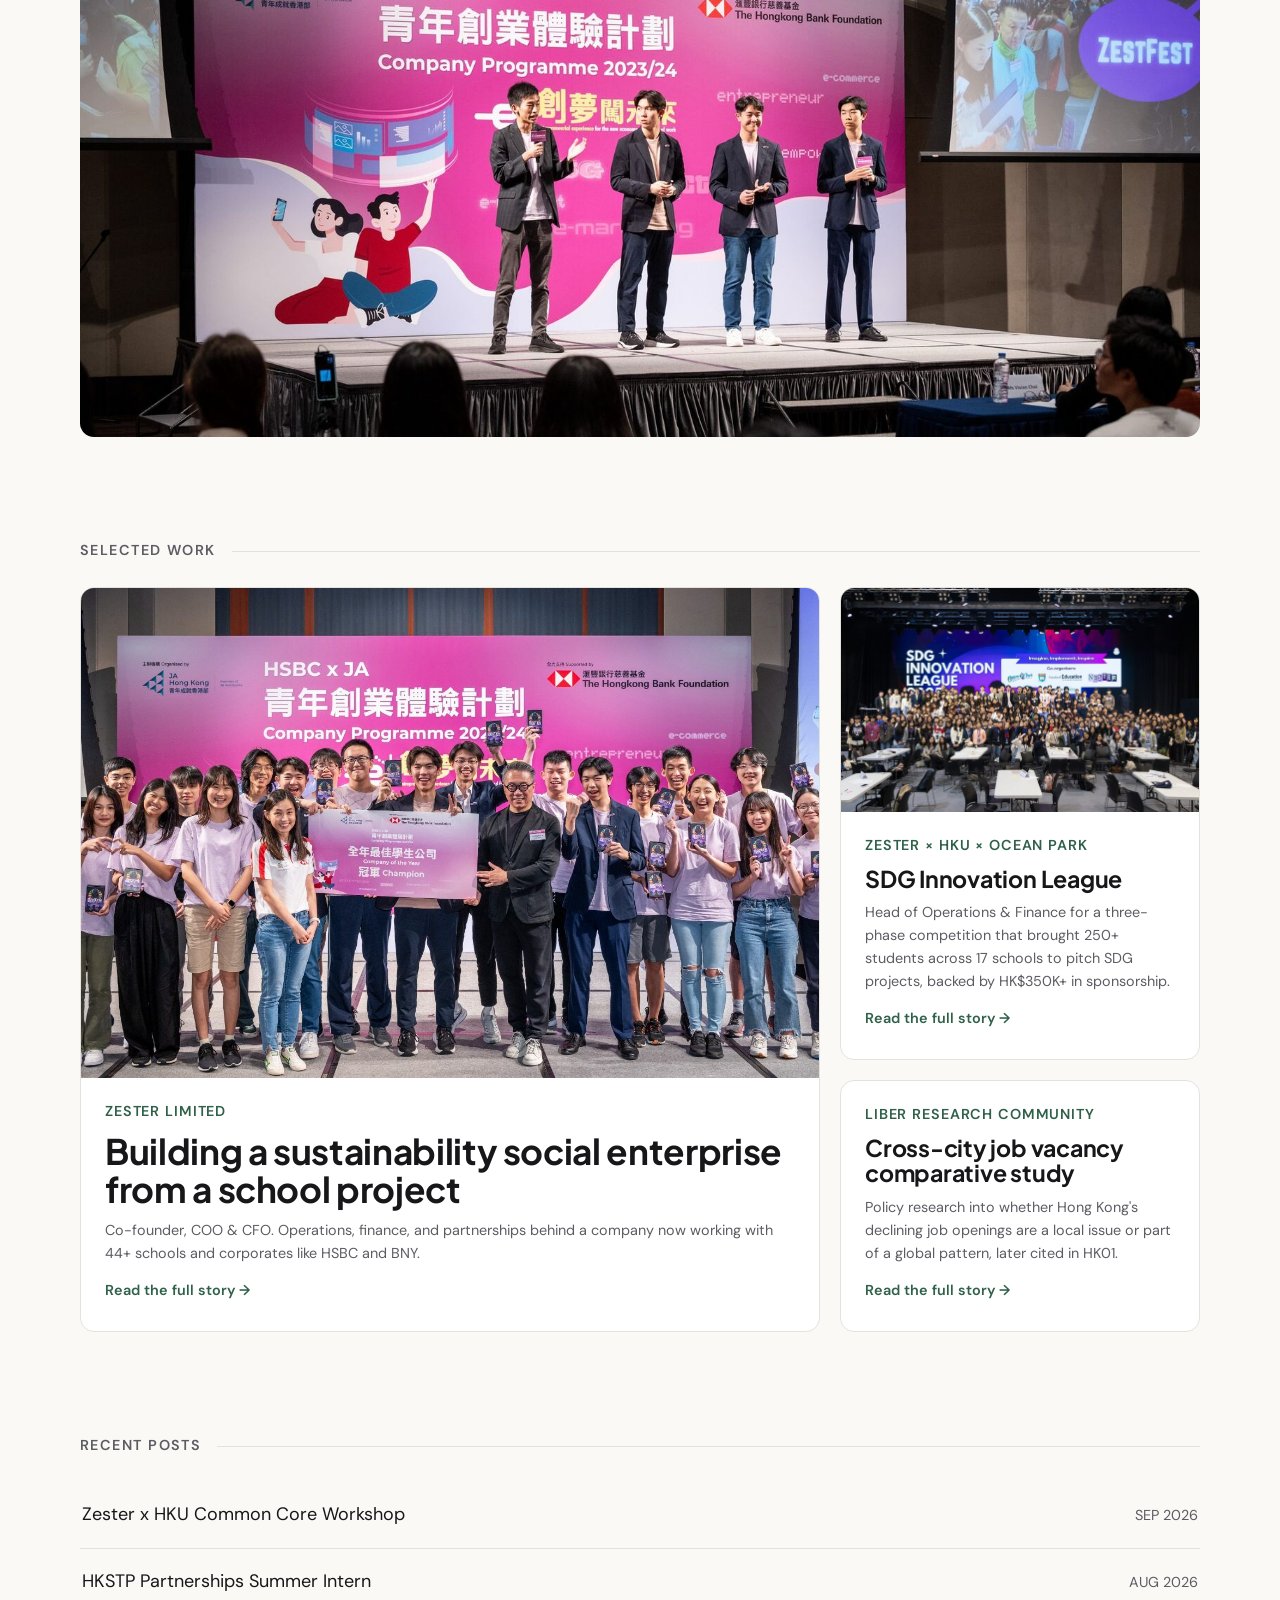
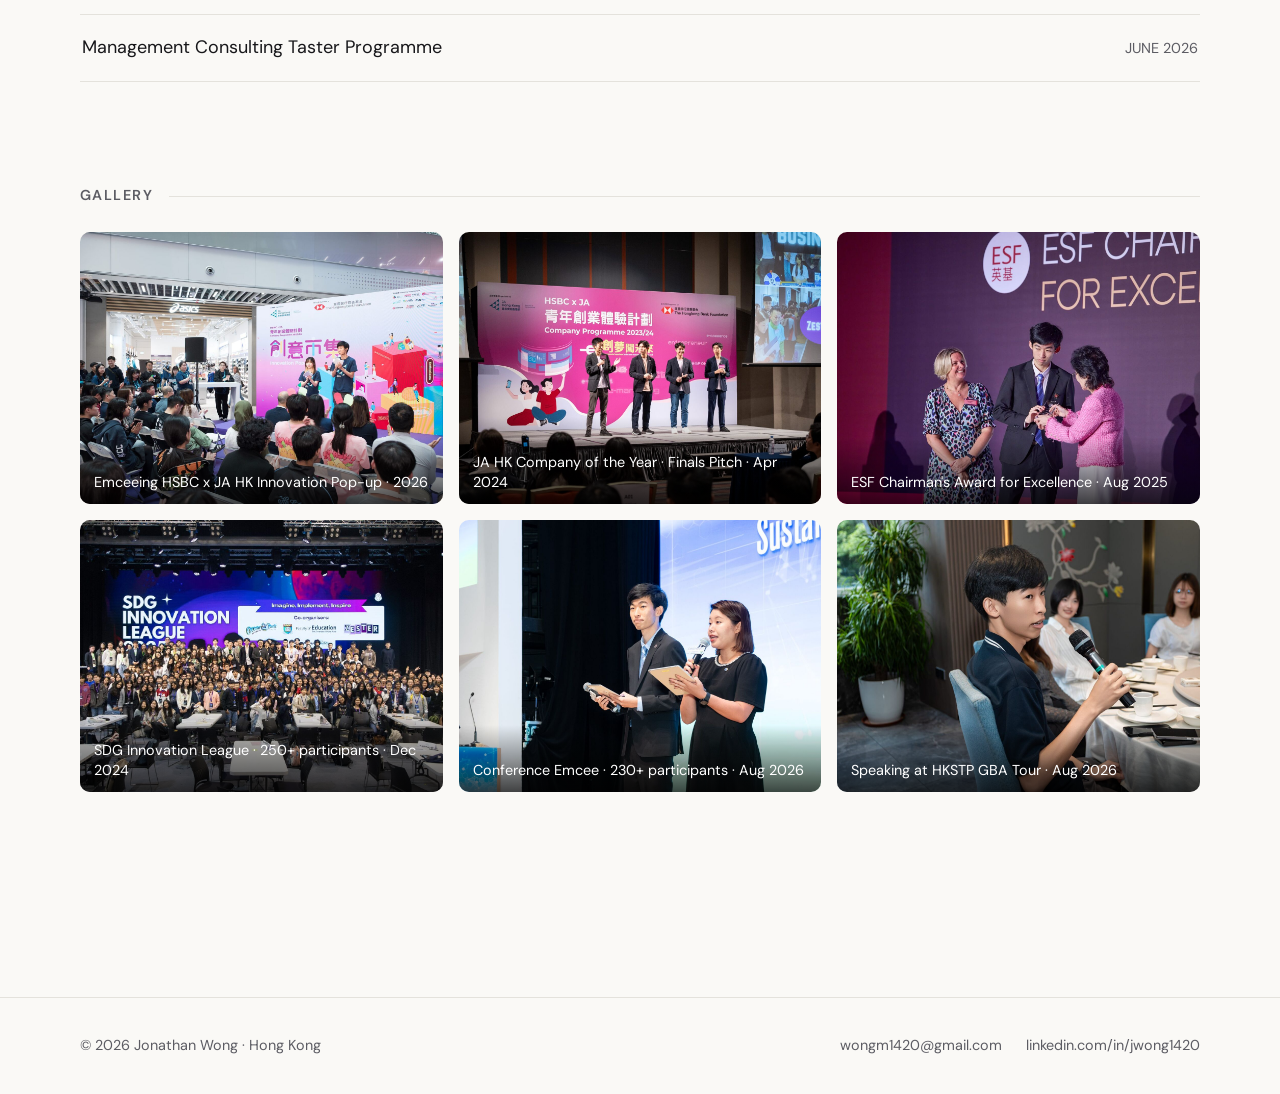
==== commit 4becb6a1: "Add LinkedIn post link to Innovation Pop-up speaking card Co-Authored-By: Claude Sonnet 5.5 <noreply" ====
--- a/index.html
+++ b/index.html
@@ -74,7 +74,7 @@
           <h1 id="hero-title">Building sustainability education that reaches 30,000+ students.</h1>
           <p class="hero-lede">I'm Jonathan Wong, a Hong Kong student entrepreneur turning the UN SDGs into something young people actually play.</p>
           <div class="hero-ctas"><a class="btn primary" href="projects.html">See my projects</a><a class="btn" href="contact.html">Get in touch</a></div>
-        </div><div class="hero-portrait"><img src="assets/images/headshot.jpg" alt="Portrait of Jonathan Wong" width="800" height="1000"></div></section><section id="about"><p class="section-title">About</p><div class="body-copy"><p>I'm a first-year BBA Global Business student at HKUST. Most of my time outside class goes into Zester, the sustainability social enterprise I co-founded in 2023, alongside a mix of consulting, research, and internship work I run in parallel with it.</p><p>Zester has reached 30,000+ students across 44+ schools and corporate partners including HSBC, BNY, and TTI, and was named one of the top 6 student startups globally at the De La Vega Global Entrepreneurship Awards, out of 500,000+ students and 32,000 teams, and JA Asia Pacific Company of the Year, out of 81,000+ students.</p><p>In addition to Zester, I've interned at HKSTP's Partnerships team, and am consulting on client projects through ICC at HKUST, while doing policy research as a volunteer at Liber Research Community.</p></div></section><div class="feature-photo"><img src="assets/images/feature.jpg" alt="Speaking at the JA Hong Kong Company Programme Finals" loading="lazy" decoding="async"></div><section id="project-preview"><p class="section-title">Selected work</p><div class="preview-grid"><a class="preview-card" href="projects.html#zester"><img class="preview-card-img" src="assets/images/uploads/1788878898170-img-20240430-wa0013.jpg" alt="Zester at the JA Hong Kong Company of the Year finals" loading="lazy" decoding="async"><div class="preview-card-body"><div class="preview-card-org">Zester Limited</div><h3>Building a sustainability social enterprise from a school project</h3><p>Co-founder, COO &amp; CFO. Operations, finance, and partnerships behind a company now working with 44+ schools and corporates like HSBC and BNY.</p><span class="read-more">Read the full story →</span></div></a><a class="preview-card" href="projects.html#sdg-innovation-league"><img class="preview-card-img" src="assets/images/gallery/photo4.jpg" alt="SDG Innovation League event" loading="lazy" decoding="async"><div class="preview-card-body"><div class="preview-card-org">Zester × HKU × Ocean Park</div><h3>SDG Innovation League</h3><p>Head of Operations &amp; Finance for a three-phase competition that brought 250+ students across 17 schools to pitch SDG projects, backed by HK$350K+ in sponsorship.</p><span class="read-more">Read the full story →</span></div></a><a class="preview-card" href="projects.html#job-vacancy-study"><div class="preview-card-body"><div class="preview-card-org">Liber Research Community</div><h3>Cross-city job vacancy comparative study</h3><p>Policy research into whether Hong Kong's declining job openings are a local issue or part of a global pattern, later cited in HK01.</p><span class="read-more">Read the full story →</span></div></a></div></section><section id="recent-posts"><p class="section-title">Recent Posts</p><ul class="recent-posts-list" id="recent-posts-list">
+        </div><div class="hero-portrait"><img src="assets/images/headshot.jpg" alt="Portrait of Jonathan Wong" width="800" height="1000"></div></section><section id="about"><p class="section-title">About</p><div class="body-copy"><p>I'm a BBA Global Business student at HKUST. Most of my time outside class goes into Zester, the sustainability social enterprise I co-founded in 2023, alongside a mix of consulting, research, and internship work I run in parallel with it.</p><p>Zester has reached 30,000+ students across 44+ schools and corporate partners including HSBC, BNY, and TTI, and was named one of the top 6 student startups globally at the De La Vega Global Entrepreneurship Awards, out of 500,000+ students and 32,000 teams, and JA Asia Pacific Company of the Year, out of 81,000+ students.</p><p>In addition to Zester, I've interned at HKSTP's Partnerships team, and am consulting on client projects through ICC at HKUST, while doing policy research as a volunteer at Liber Research Community.</p></div></section><div class="feature-photo"><img src="assets/images/feature.jpg" alt="Speaking at the JA Hong Kong Company Programme Finals" loading="lazy" decoding="async"></div><section id="project-preview"><p class="section-title">Selected work</p><div class="preview-grid"><a class="preview-card" href="projects.html#zester"><img class="preview-card-img" src="assets/images/uploads/1788878898170-img-20240430-wa0013.jpg" alt="Zester at the JA Hong Kong Company of the Year finals" loading="lazy" decoding="async"><div class="preview-card-body"><div class="preview-card-org">Zester Limited</div><h3>Building a sustainability social enterprise from a school project</h3><p>Co-founder, COO &amp; CFO. Operations, finance, and partnerships behind a company now working with 44+ schools and corporates like HSBC and BNY.</p><span class="read-more">Read the full story →</span></div></a><a class="preview-card" href="projects.html#sdg-innovation-league"><img class="preview-card-img" src="assets/images/gallery/photo4.jpg" alt="SDG Innovation League event" loading="lazy" decoding="async"><div class="preview-card-body"><div class="preview-card-org">Zester × HKU × Ocean Park</div><h3>SDG Innovation League</h3><p>Head of Operations &amp; Finance for a three-phase competition that brought 250+ students across 17 schools to pitch SDG projects, backed by HK$350K+ in sponsorship.</p><span class="read-more">Read the full story →</span></div></a><a class="preview-card" href="projects.html#job-vacancy-study"><div class="preview-card-body"><div class="preview-card-org">Liber Research Community</div><h3>Cross-city job vacancy comparative study</h3><p>Policy research into whether Hong Kong's declining job openings are a local issue or part of a global pattern, later cited in HK01.</p><span class="read-more">Read the full story →</span></div></a></div></section><section id="recent-posts"><p class="section-title">Recent Posts</p><ul class="recent-posts-list" id="recent-posts-list">
     <li><a href="writing.html#zesterhkuworkshop"><span>Zester x HKU Common Core Workshop</span><span class="post-date">SEP 2026</span></a></li>
   
     <li><a href="writing.html#hkstpintern"><span>HKSTP Partnerships Summer Intern</span><span class="post-date">AUG 2026</span></a></li>
--- a/assets/css/style.css
+++ b/assets/css/style.css
@@ -172,18 +172,21 @@
 /* ── SPEAKING PAGE ── */
 .speaking-list { list-style: none; display: grid; gap: 16px; }
 .speaking-card { display: grid; grid-template-columns: minmax(0, 1fr); background: var(--surface); border: 1px solid var(--border); border-radius: var(--radius); overflow: hidden; }
-.speaking-card.has-img { grid-template-columns: 220px minmax(0, 1fr); }
-.speaking-img { width: 100%; height: 100%; min-height: 180px; object-fit: cover; }
+.speaking-card.has-img { grid-template-columns: minmax(240px, 320px) minmax(0, 1fr); }
+.speaking-media { padding: clamp(16px, 2.5vw, 24px) 0 clamp(16px, 2.5vw, 24px) clamp(16px, 2.5vw, 24px); }
+.speaking-photo { display: block; width: 100%; aspect-ratio: 3 / 2; padding: 0; border: 0; border-radius: 10px; overflow: hidden; background: var(--accent-soft); cursor: zoom-in; }
+.speaking-photo img { display: block; width: 100%; height: 100%; object-fit: contain; }
 .speaking-body { padding: clamp(20px, 3vw, 32px); }
-.speaking-meta { display: flex; flex-wrap: wrap; align-items: center; gap: 10px 14px; font-size: var(--step--1); margin-bottom: 10px; }
-.speaking-type { background: var(--accent-soft); color: var(--accent); font-weight: 600; letter-spacing: .06em; text-transform: uppercase; padding: 3px 10px; border-radius: 999px; }
-.speaking-date { color: var(--muted); font-weight: 600; letter-spacing: .06em; text-transform: uppercase; }
+.speaking-date { color: var(--muted); font-size: var(--step--1); font-weight: 600; letter-spacing: .06em; text-transform: uppercase; margin-bottom: 10px; }
 .speaking-card h2 { font-family: var(--font-display); font-weight: 700; font-size: var(--step-2); line-height: 1.1; letter-spacing: -.01em; }
 .speaking-host { color: var(--muted); margin-top: 4px; }
 .speaking-facts { display: flex; flex-wrap: wrap; gap: 8px 32px; margin: 16px 0 12px; }
 .speaking-facts dt { font-size: var(--step--1); font-weight: 600; letter-spacing: .08em; text-transform: uppercase; color: var(--muted); }
 .speaking-facts dd { color: var(--accent); font-weight: 600; }
 .speaking-summary { line-height: 1.65; max-width: 68ch; }
+.speaking-links { display: flex; flex-wrap: wrap; gap: 10px; margin-top: 18px; }
+.speaking-link { display: inline-block; font-size: var(--step--1); font-weight: 600; padding: 8px 18px; border-radius: 999px; text-decoration: none; background: var(--accent-soft); color: var(--accent); }
+.speaking-link:hover { background: var(--accent); color: var(--on-accent); }
 
 /* ── RESUME ── */
 .section-nav { margin-bottom: clamp(32px, 5vw, 56px); display: flex; flex-wrap: wrap; gap: 8px; }
@@ -280,7 +283,7 @@
   .photo-section { flex-direction: column; align-items: flex-start; }
   .gallery-grid { grid-template-columns: 1fr; }
   .speaking-card.has-img { grid-template-columns: minmax(0, 1fr); }
-  .speaking-img { height: 200px; }
+  .speaking-media { padding: clamp(16px, 2.5vw, 24px) clamp(16px, 2.5vw, 24px) 0; }
 }
 
 @media (prefers-reduced-motion: reduce) {
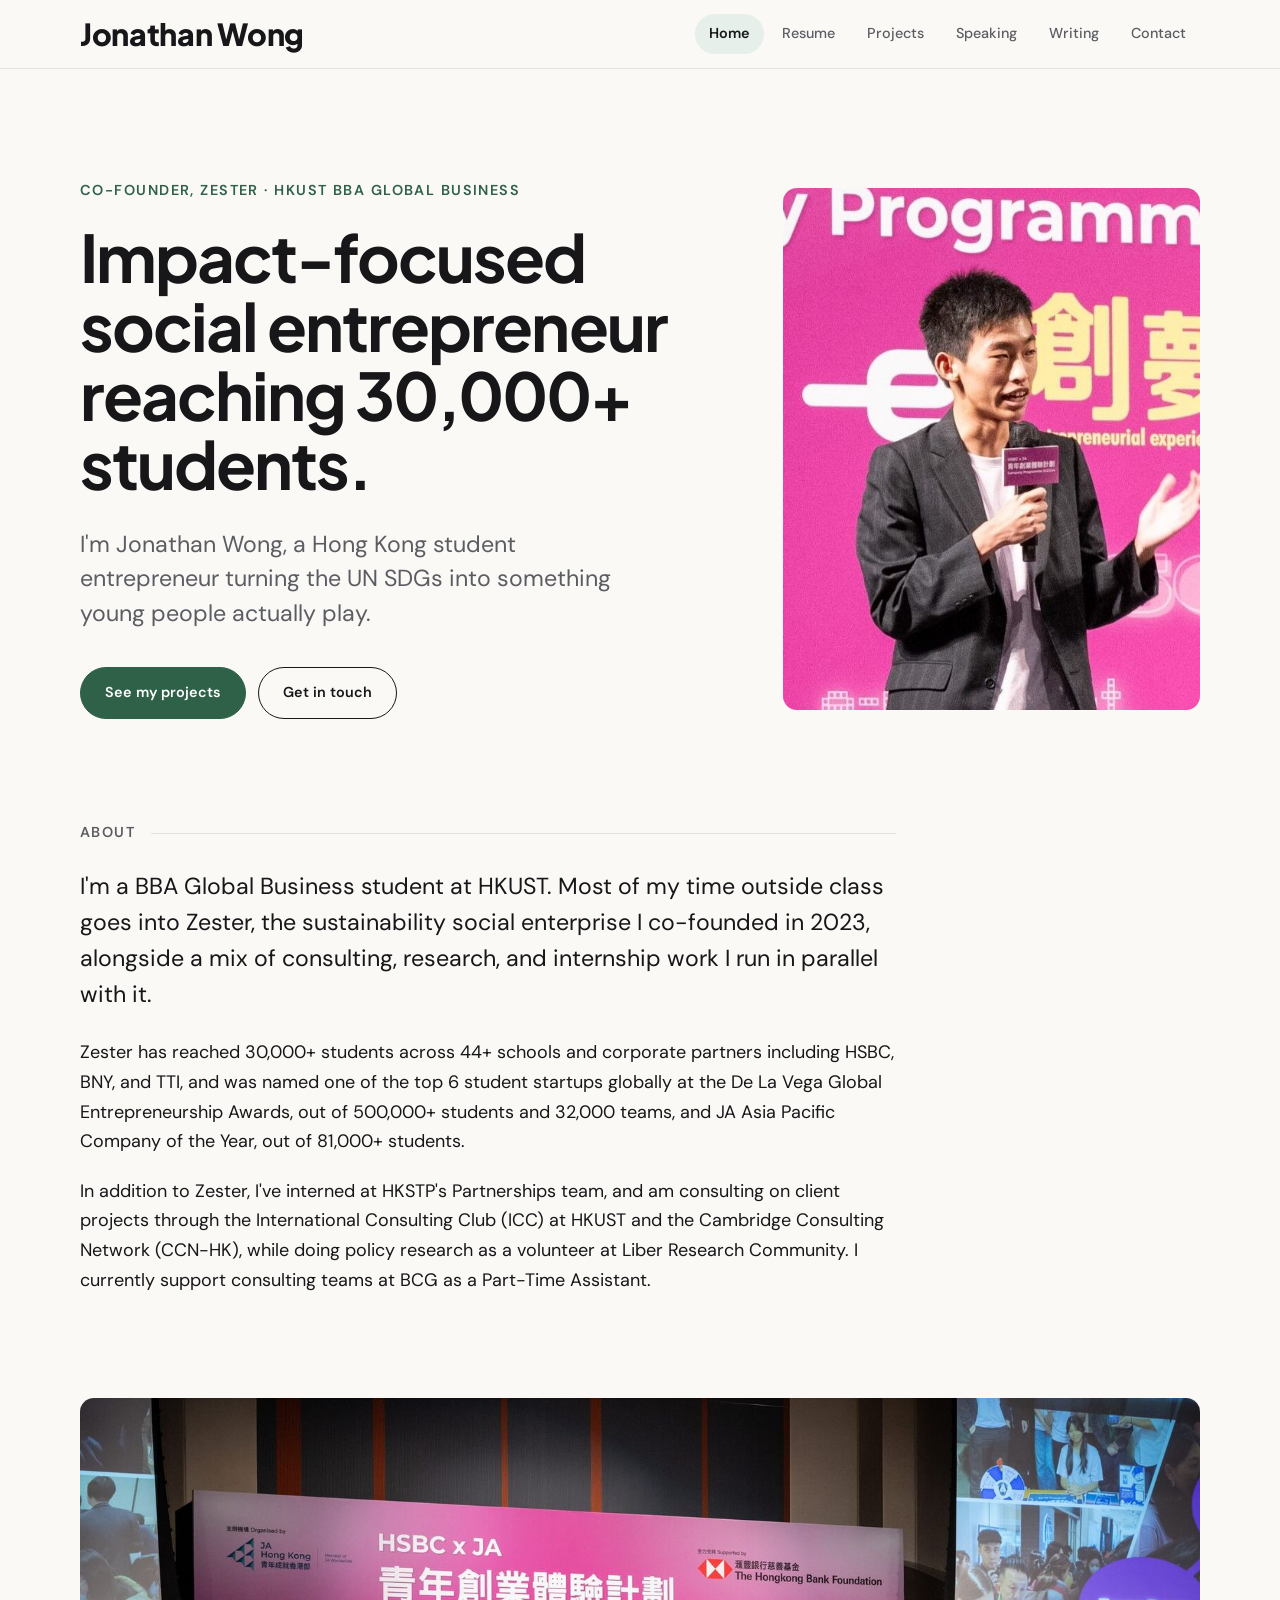
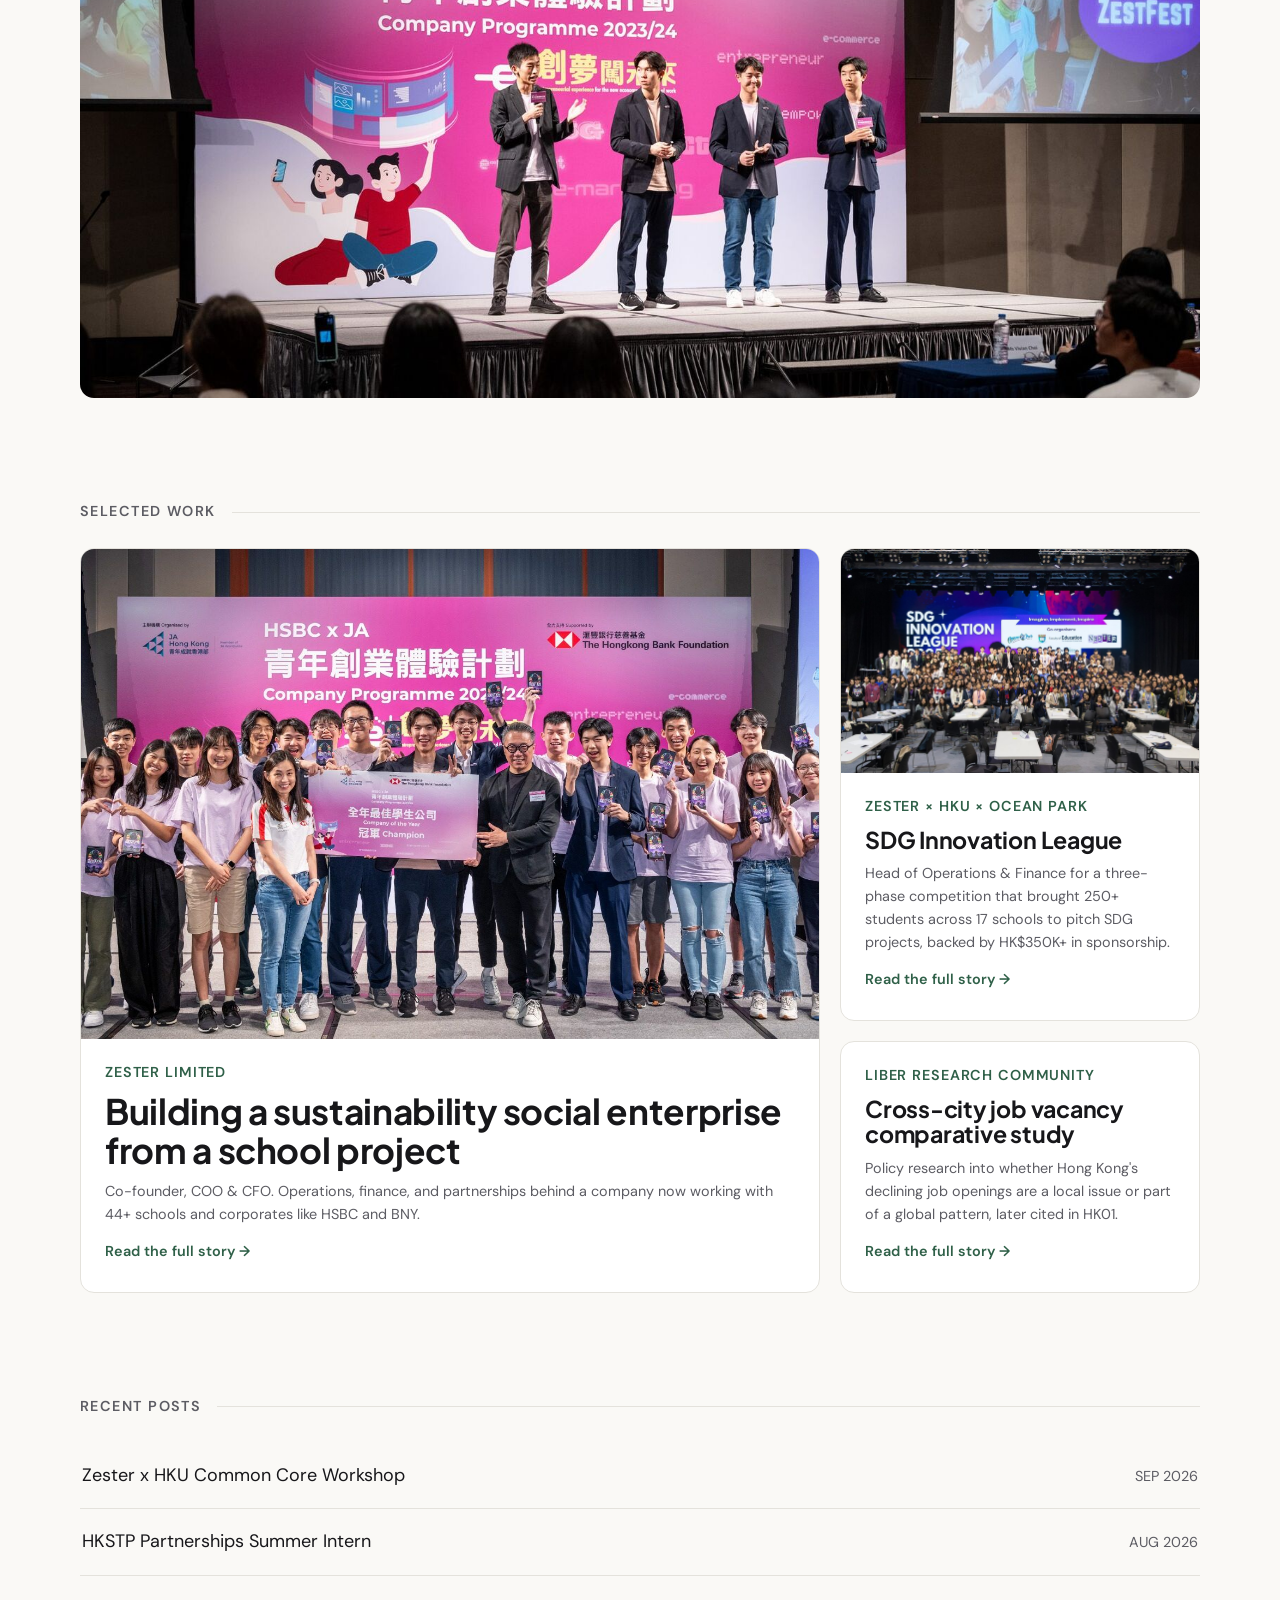
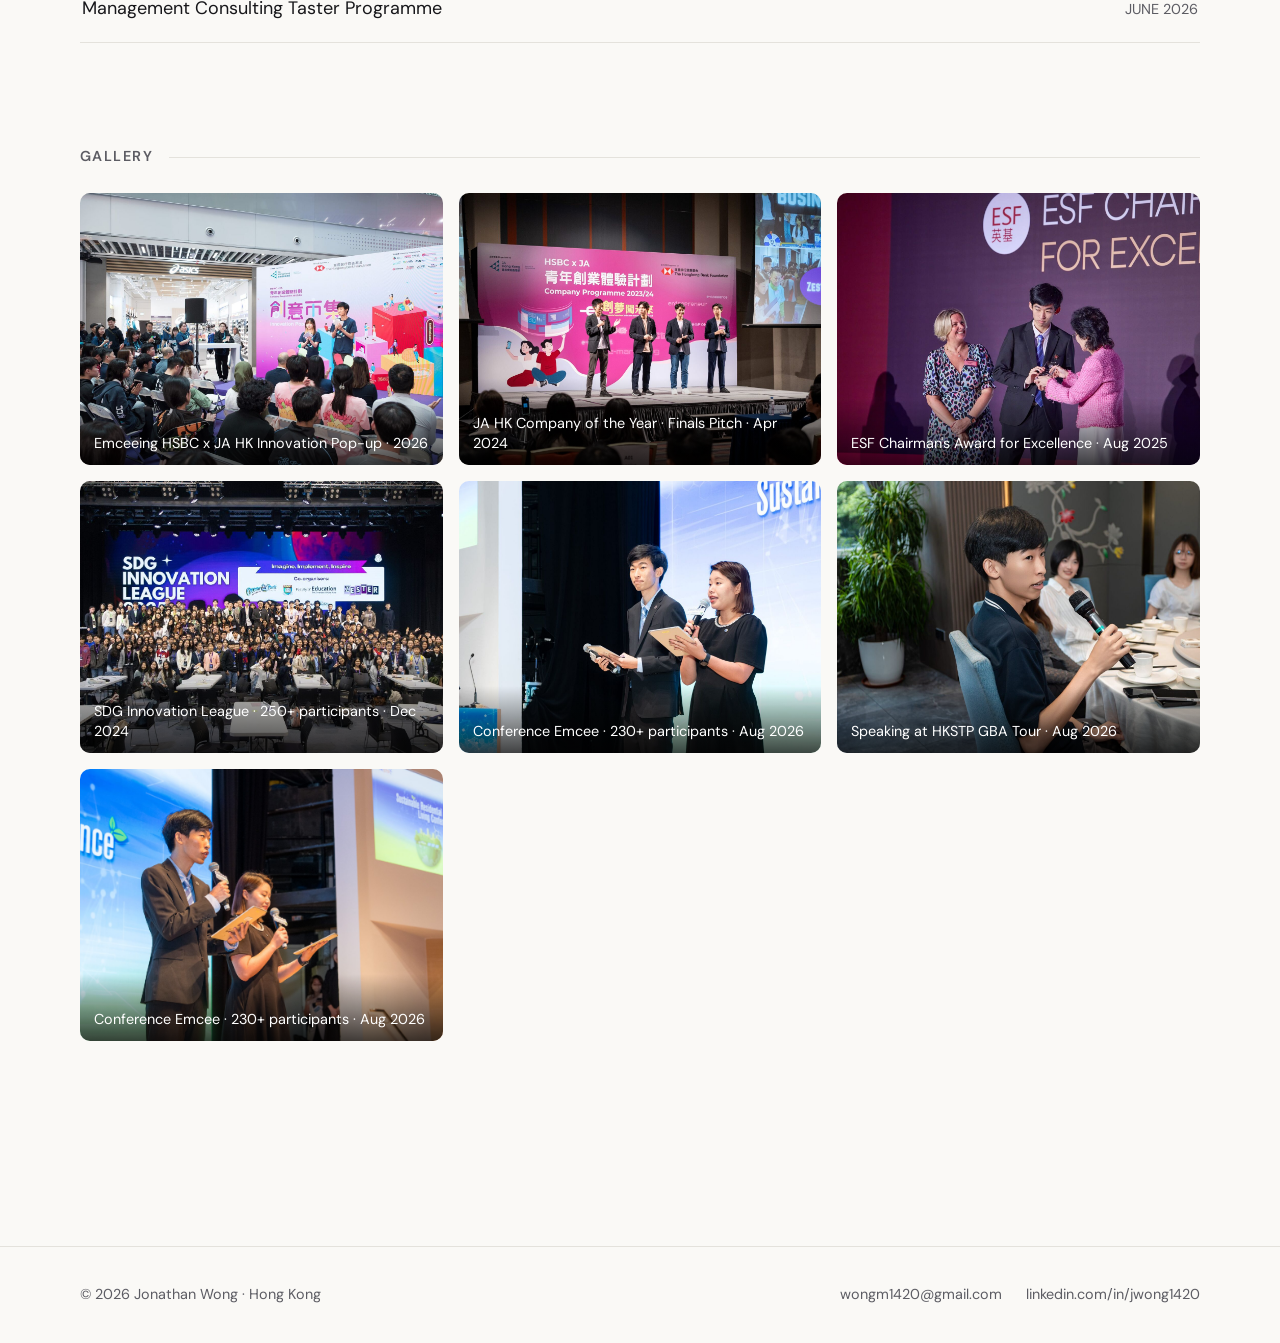
==== commit 7c027eac: "Merge main into draft Co-Authored-By: Claude Sonnet 5.5 <noreply@anthropic.com> Claude-Session: http" ====
--- a/index.html
+++ b/index.html
@@ -71,16 +71,16 @@
 
   <main class="main" id="page-mount"><section class="hero" aria-labelledby="hero-title"><div>
           <p class="hero-eyebrow">Co-founder, Zester · HKUST BBA Global Business</p>
-          <h1 id="hero-title">Building sustainability education that reaches 30,000+ students.</h1>
+          <h1 id="hero-title">Impact-focused social entrepreneur reaching 30,000+ students.</h1>
           <p class="hero-lede">I'm Jonathan Wong, a Hong Kong student entrepreneur turning the UN SDGs into something young people actually play.</p>
           <div class="hero-ctas"><a class="btn primary" href="projects.html">See my projects</a><a class="btn" href="contact.html">Get in touch</a></div>
-        </div><div class="hero-portrait"><img src="assets/images/headshot.jpg" alt="Portrait of Jonathan Wong" width="800" height="1000"></div></section><section id="about"><p class="section-title">About</p><div class="body-copy"><p>I'm a BBA Global Business student at HKUST. Most of my time outside class goes into Zester, the sustainability social enterprise I co-founded in 2023, alongside a mix of consulting, research, and internship work I run in parallel with it.</p><p>Zester has reached 30,000+ students across 44+ schools and corporate partners including HSBC, BNY, and TTI, and was named one of the top 6 student startups globally at the De La Vega Global Entrepreneurship Awards, out of 500,000+ students and 32,000 teams, and JA Asia Pacific Company of the Year, out of 81,000+ students.</p><p>In addition to Zester, I've interned at HKSTP's Partnerships team, and am consulting on client projects through ICC at HKUST, while doing policy research as a volunteer at Liber Research Community.</p></div></section><div class="feature-photo"><img src="assets/images/feature.jpg" alt="Speaking at the JA Hong Kong Company Programme Finals" loading="lazy" decoding="async"></div><section id="project-preview"><p class="section-title">Selected work</p><div class="preview-grid"><a class="preview-card" href="projects.html#zester"><img class="preview-card-img" src="assets/images/uploads/1788878898170-img-20240430-wa0013.jpg" alt="Zester at the JA Hong Kong Company of the Year finals" loading="lazy" decoding="async"><div class="preview-card-body"><div class="preview-card-org">Zester Limited</div><h3>Building a sustainability social enterprise from a school project</h3><p>Co-founder, COO &amp; CFO. Operations, finance, and partnerships behind a company now working with 44+ schools and corporates like HSBC and BNY.</p><span class="read-more">Read the full story →</span></div></a><a class="preview-card" href="projects.html#sdg-innovation-league"><img class="preview-card-img" src="assets/images/gallery/photo4.jpg" alt="SDG Innovation League event" loading="lazy" decoding="async"><div class="preview-card-body"><div class="preview-card-org">Zester × HKU × Ocean Park</div><h3>SDG Innovation League</h3><p>Head of Operations &amp; Finance for a three-phase competition that brought 250+ students across 17 schools to pitch SDG projects, backed by HK$350K+ in sponsorship.</p><span class="read-more">Read the full story →</span></div></a><a class="preview-card" href="projects.html#job-vacancy-study"><div class="preview-card-body"><div class="preview-card-org">Liber Research Community</div><h3>Cross-city job vacancy comparative study</h3><p>Policy research into whether Hong Kong's declining job openings are a local issue or part of a global pattern, later cited in HK01.</p><span class="read-more">Read the full story →</span></div></a></div></section><section id="recent-posts"><p class="section-title">Recent Posts</p><ul class="recent-posts-list" id="recent-posts-list">
+        </div><div class="hero-portrait"><img src="assets/images/headshot.jpg" alt="Portrait of Jonathan Wong" width="800" height="1000"></div></section><section id="about"><p class="section-title">About</p><div class="body-copy"><p>I'm a BBA Global Business student at HKUST. Most of my time outside class goes into Zester, the sustainability social enterprise I co-founded in 2023, alongside a mix of consulting, research, and internship work I run in parallel with it.</p><p>Zester has reached 30,000+ students across 44+ schools and corporate partners including HSBC, BNY, and TTI, and was named one of the top 6 student startups globally at the De La Vega Global Entrepreneurship Awards, out of 500,000+ students and 32,000 teams, and JA Asia Pacific Company of the Year, out of 81,000+ students.</p><p>In addition to Zester, I've interned at HKSTP's Partnerships team, and am consulting on client projects through the International Consulting Club (ICC) at HKUST and the Cambridge Consulting Network (CCN-HK), while doing policy research as a volunteer at Liber Research Community. I currently support consulting teams at BCG as a Part-Time Assistant.</p></div></section><div class="feature-photo"><img src="assets/images/feature.jpg" alt="Speaking at the JA Hong Kong Company Programme Finals" loading="lazy" decoding="async"></div><section id="project-preview"><p class="section-title">Selected work</p><div class="preview-grid"><a class="preview-card" href="projects.html#zester"><img class="preview-card-img" src="assets/images/uploads/1788878898170-img-20240430-wa0013.jpg" alt="Zester at the JA Hong Kong Company of the Year finals" loading="lazy" decoding="async"><div class="preview-card-body"><div class="preview-card-org">Zester Limited</div><h3>Building a sustainability social enterprise from a school project</h3><p>Co-founder, COO &amp; CFO. Operations, finance, and partnerships behind a company now working with 44+ schools and corporates like HSBC and BNY.</p><span class="read-more">Read the full story →</span></div></a><a class="preview-card" href="projects.html#sdg-innovation-league"><img class="preview-card-img" src="assets/images/gallery/photo4.jpg" alt="SDG Innovation League event" loading="lazy" decoding="async"><div class="preview-card-body"><div class="preview-card-org">Zester × HKU × Ocean Park</div><h3>SDG Innovation League</h3><p>Head of Operations &amp; Finance for a three-phase competition that brought 250+ students across 17 schools to pitch SDG projects, backed by HK$350K+ in sponsorship.</p><span class="read-more">Read the full story →</span></div></a><a class="preview-card" href="projects.html#job-vacancy-study"><div class="preview-card-body"><div class="preview-card-org">Liber Research Community</div><h3>Cross-city job vacancy comparative study</h3><p>Policy research into whether Hong Kong's declining job openings are a local issue or part of a global pattern, later cited in HK01.</p><span class="read-more">Read the full story →</span></div></a></div></section><section id="recent-posts"><p class="section-title">Recent Posts</p><ul class="recent-posts-list" id="recent-posts-list">
     <li><a href="writing.html#zesterhkuworkshop"><span>Zester x HKU Common Core Workshop</span><span class="post-date">SEP 2026</span></a></li>
   
     <li><a href="writing.html#hkstpintern"><span>HKSTP Partnerships Summer Intern</span><span class="post-date">AUG 2026</span></a></li>
   
     <li><a href="writing.html#mgmttaster"><span>Management Consulting Taster Programme</span><span class="post-date">JUNE 2026</span></a></li>
-  </ul></section><section id="gallery"><p class="section-title">Gallery</p><div class="gallery-grid"><button type="button" class="gallery-item" onclick="openLightbox(this)" aria-label="Enlarge photo: Emceeing HSBC x JA HK Innovation Pop-up"><img src="assets/images/gallery/photo1.jpg" alt="Emceeing HSBC x JA HK Innovation Pop-up" loading="lazy" decoding="async"><span class="gallery-caption">Emceeing HSBC x JA HK Innovation Pop-up · 2026</span></button><button type="button" class="gallery-item" onclick="openLightbox(this)" aria-label="Enlarge photo: JA HK Company of the Year Finals Pitch"><img src="assets/images/gallery/photo2.jpg" alt="JA HK Company of the Year Finals Pitch" loading="lazy" decoding="async"><span class="gallery-caption">JA HK Company of the Year · Finals Pitch · Apr 2024</span></button><button type="button" class="gallery-item" onclick="openLightbox(this)" aria-label="Enlarge photo: ESF Chairman's Award for Excellence"><img src="assets/images/gallery/photo3.jpg" alt="ESF Chairman's Award for Excellence" loading="lazy" decoding="async"><span class="gallery-caption">ESF Chairman's Award for Excellence · Aug 2025</span></button><button type="button" class="gallery-item" onclick="openLightbox(this)" aria-label="Enlarge photo: SDG Innovation League"><img src="assets/images/gallery/photo4.jpg" alt="SDG Innovation League" loading="lazy" decoding="async"><span class="gallery-caption">SDG Innovation League · 250+ participants · Dec 2024</span></button><button type="button" class="gallery-item" onclick="openLightbox(this)" aria-label="Enlarge photo: CLP x HKSTP Sustainable Residential Living Conference"><img src="assets/images/uploads/1788876958302-20260820-s0151.jpg" alt="CLP x HKSTP Sustainable Residential Living Conference" loading="lazy" decoding="async"><span class="gallery-caption">Conference Emcee · 230+ participants · Aug 2026</span></button><button type="button" class="gallery-item" onclick="openLightbox(this)" aria-label="Enlarge photo: Speaking at HKSTP GBA Tour"><img src="assets/images/uploads/1788878674819-don-8600.jpg" alt="Speaking at HKSTP GBA Tour" loading="lazy" decoding="async"><span class="gallery-caption">Speaking at HKSTP GBA Tour · Aug 2026</span></button></div></section>
+  </ul></section><section id="gallery"><p class="section-title">Gallery</p><div class="gallery-grid"><button type="button" class="gallery-item" onclick="openLightbox(this)" aria-label="Enlarge photo: Emceeing HSBC x JA HK Innovation Pop-up"><img src="assets/images/gallery/photo1.jpg" alt="Emceeing HSBC x JA HK Innovation Pop-up" loading="lazy" decoding="async"><span class="gallery-caption">Emceeing HSBC x JA HK Innovation Pop-up · 2026</span></button><button type="button" class="gallery-item" onclick="openLightbox(this)" aria-label="Enlarge photo: JA HK Company of the Year Finals Pitch"><img src="assets/images/gallery/photo2.jpg" alt="JA HK Company of the Year Finals Pitch" loading="lazy" decoding="async"><span class="gallery-caption">JA HK Company of the Year · Finals Pitch · Apr 2024</span></button><button type="button" class="gallery-item" onclick="openLightbox(this)" aria-label="Enlarge photo: ESF Chairman's Award for Excellence"><img src="assets/images/gallery/photo3.jpg" alt="ESF Chairman's Award for Excellence" loading="lazy" decoding="async"><span class="gallery-caption">ESF Chairman's Award for Excellence · Aug 2025</span></button><button type="button" class="gallery-item" onclick="openLightbox(this)" aria-label="Enlarge photo: SDG Innovation League"><img src="assets/images/gallery/photo4.jpg" alt="SDG Innovation League" loading="lazy" decoding="async"><span class="gallery-caption">SDG Innovation League · 250+ participants · Dec 2024</span></button><button type="button" class="gallery-item" onclick="openLightbox(this)" aria-label="Enlarge photo: CLP x HKSTP Sustainable Residential Living Conference"><img src="assets/images/uploads/1788876958302-20260820-s0151.jpg" alt="CLP x HKSTP Sustainable Residential Living Conference" loading="lazy" decoding="async"><span class="gallery-caption">Conference Emcee · 230+ participants · Aug 2026</span></button><button type="button" class="gallery-item" onclick="openLightbox(this)" aria-label="Enlarge photo: Speaking at HKSTP GBA Tour"><img src="assets/images/uploads/1788878674819-don-8600.jpg" alt="Speaking at HKSTP GBA Tour" loading="lazy" decoding="async"><span class="gallery-caption">Speaking at HKSTP GBA Tour · Aug 2026</span></button><button type="button" class="gallery-item" onclick="openLightbox(this)" aria-label="Enlarge photo: CLP x HKSTP Sustainable Residential Living Conference"><img src="assets/images/uploads/1790906203031-20260820-clp-conference-404.jpg" alt="CLP x HKSTP Sustainable Residential Living Conference" loading="lazy" decoding="async"><span class="gallery-caption">Conference Emcee · 230+ participants · Aug 2026</span></button></div></section>
         <div class="lightbox" id="lightbox" role="dialog" aria-modal="true" aria-label="Photo viewer" onclick="closeLightbox()">
           <button type="button" class="lightbox-close" id="lightbox-close" aria-label="Close photo" onclick="closeLightbox()">✕</button>
           <img id="lightbox-img" src="" alt="">
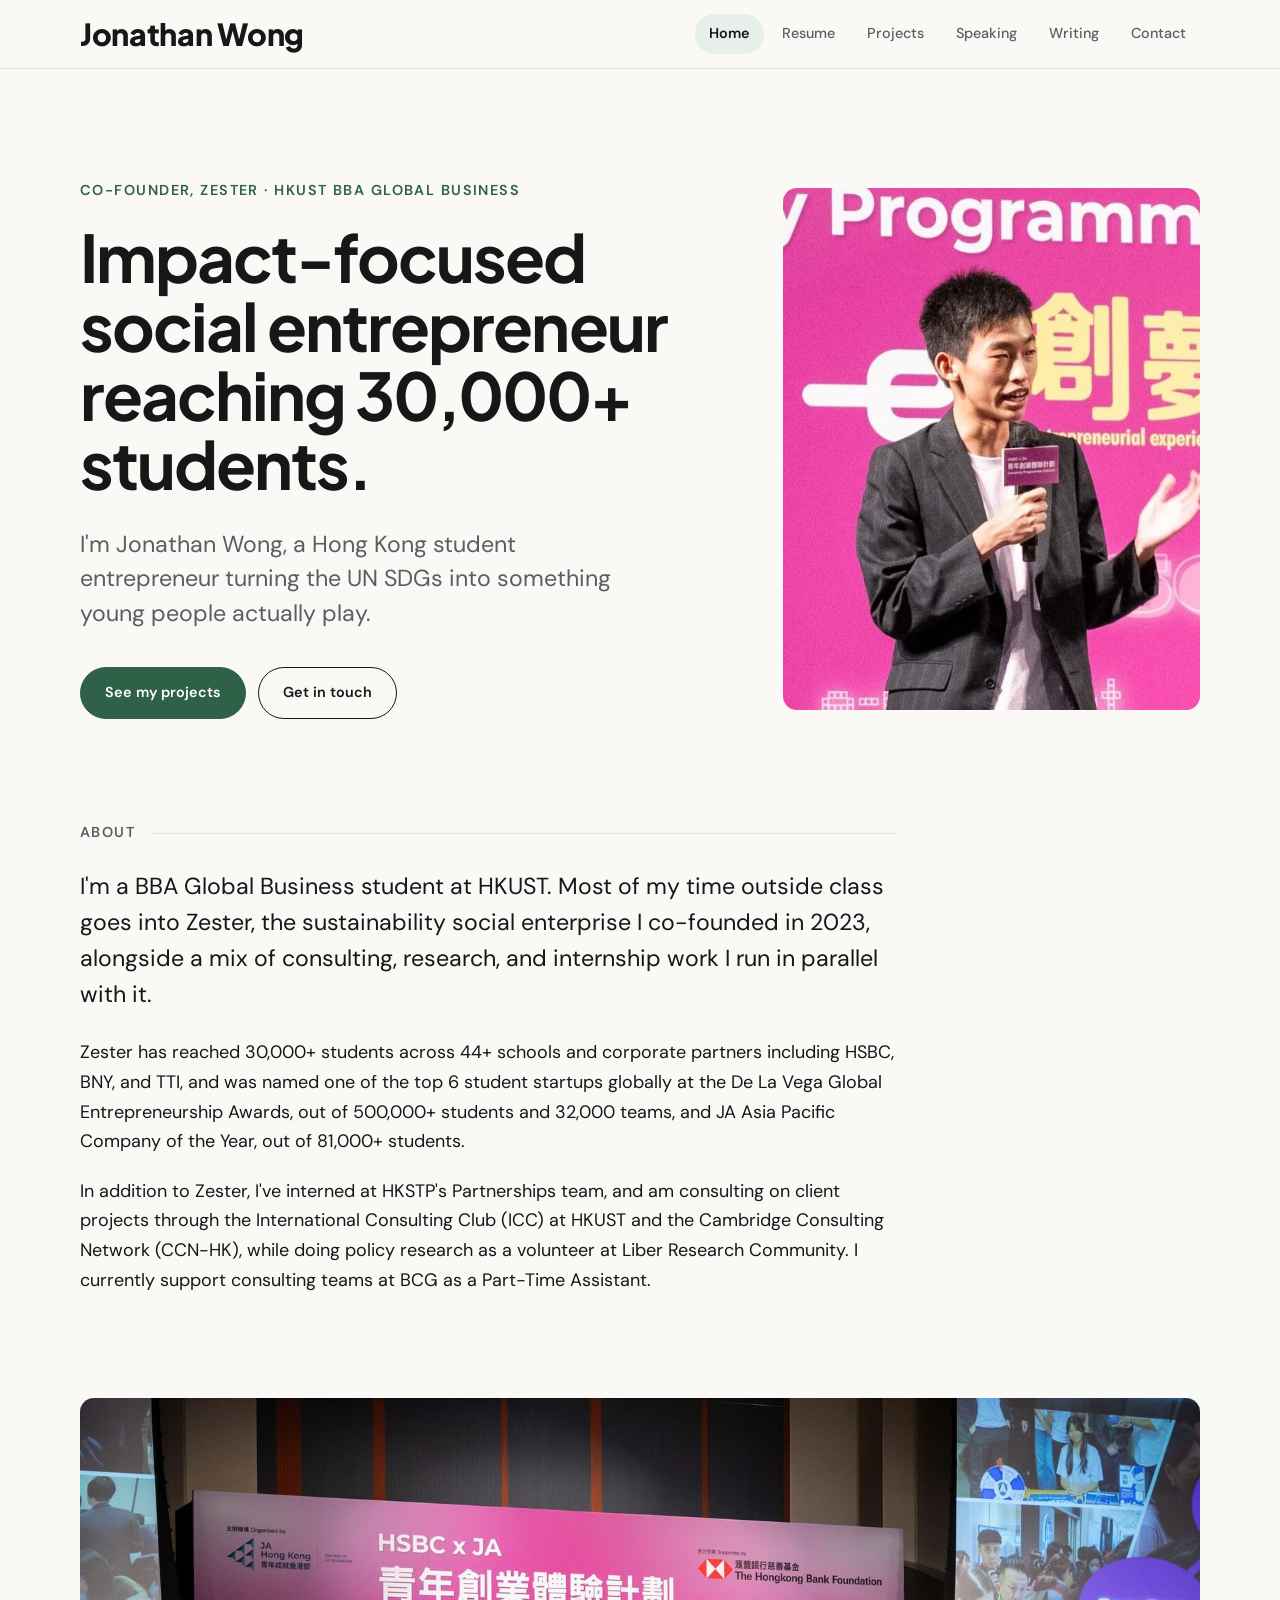
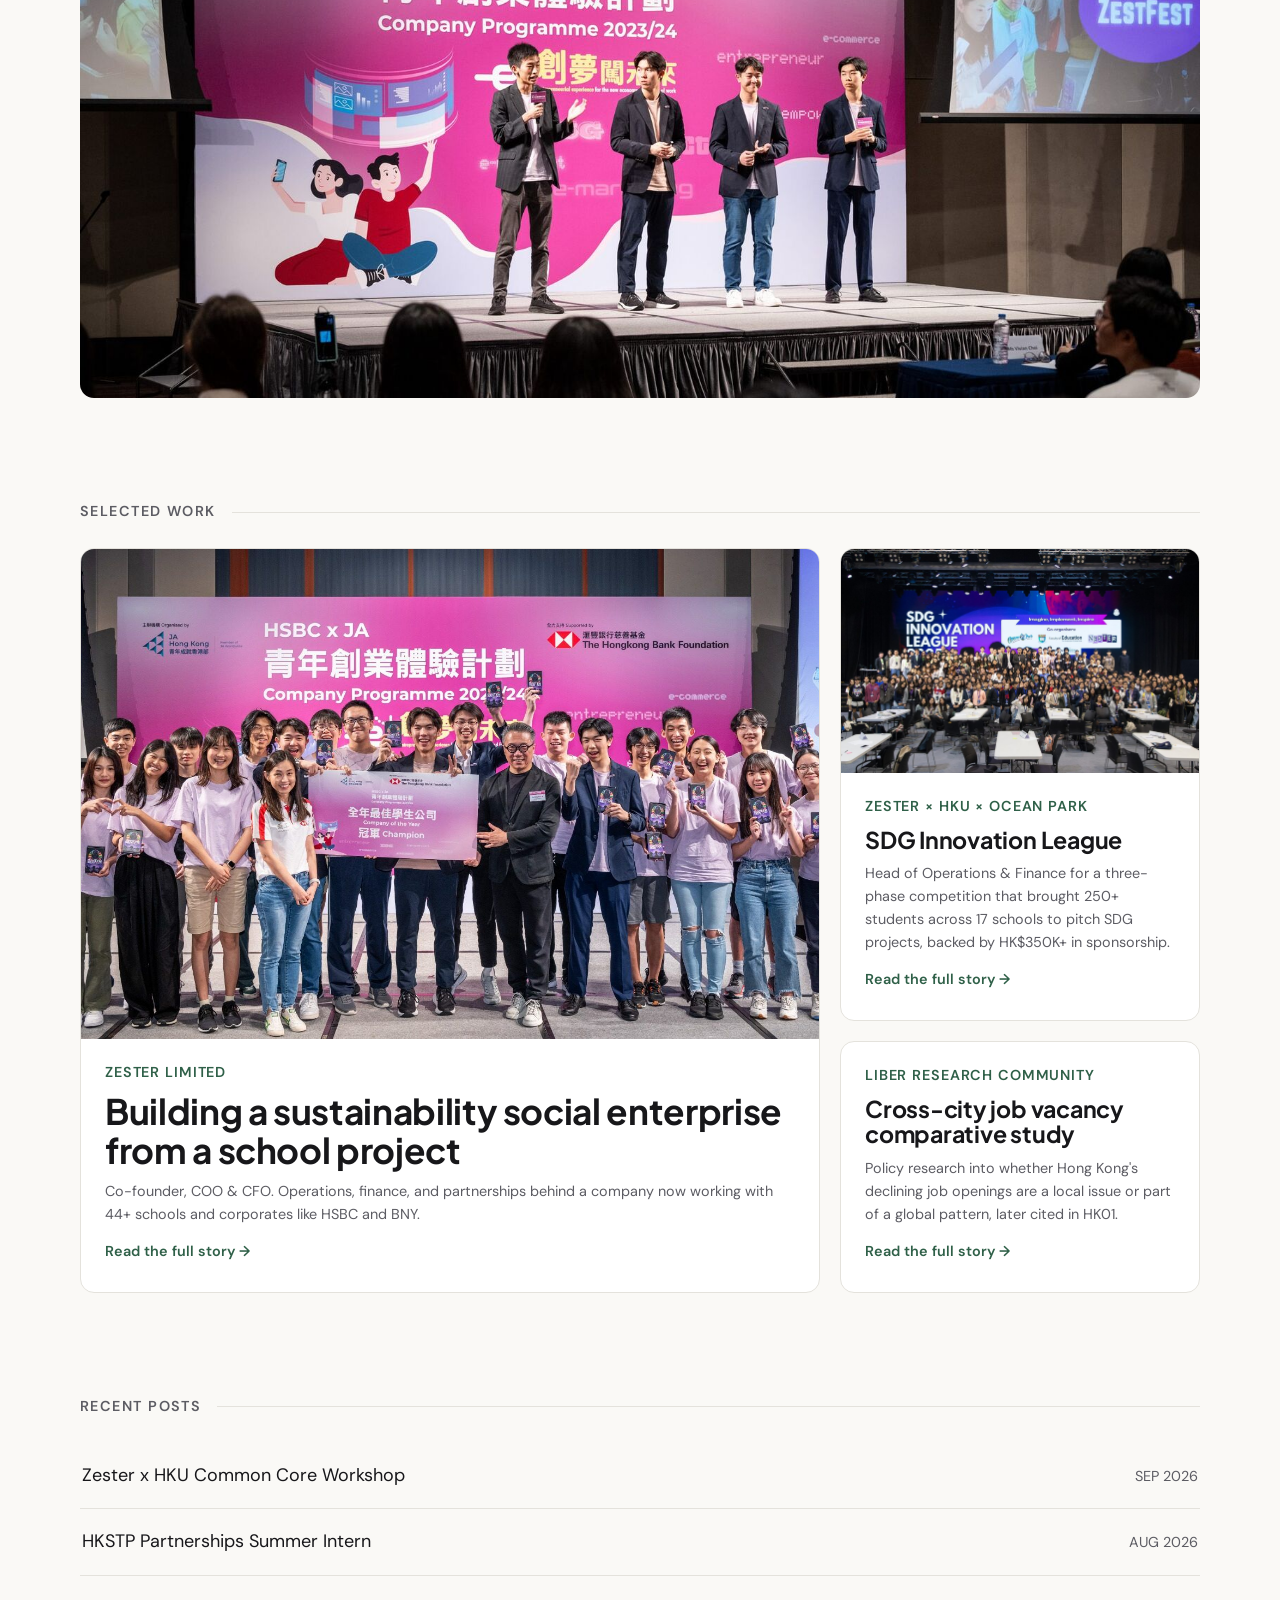
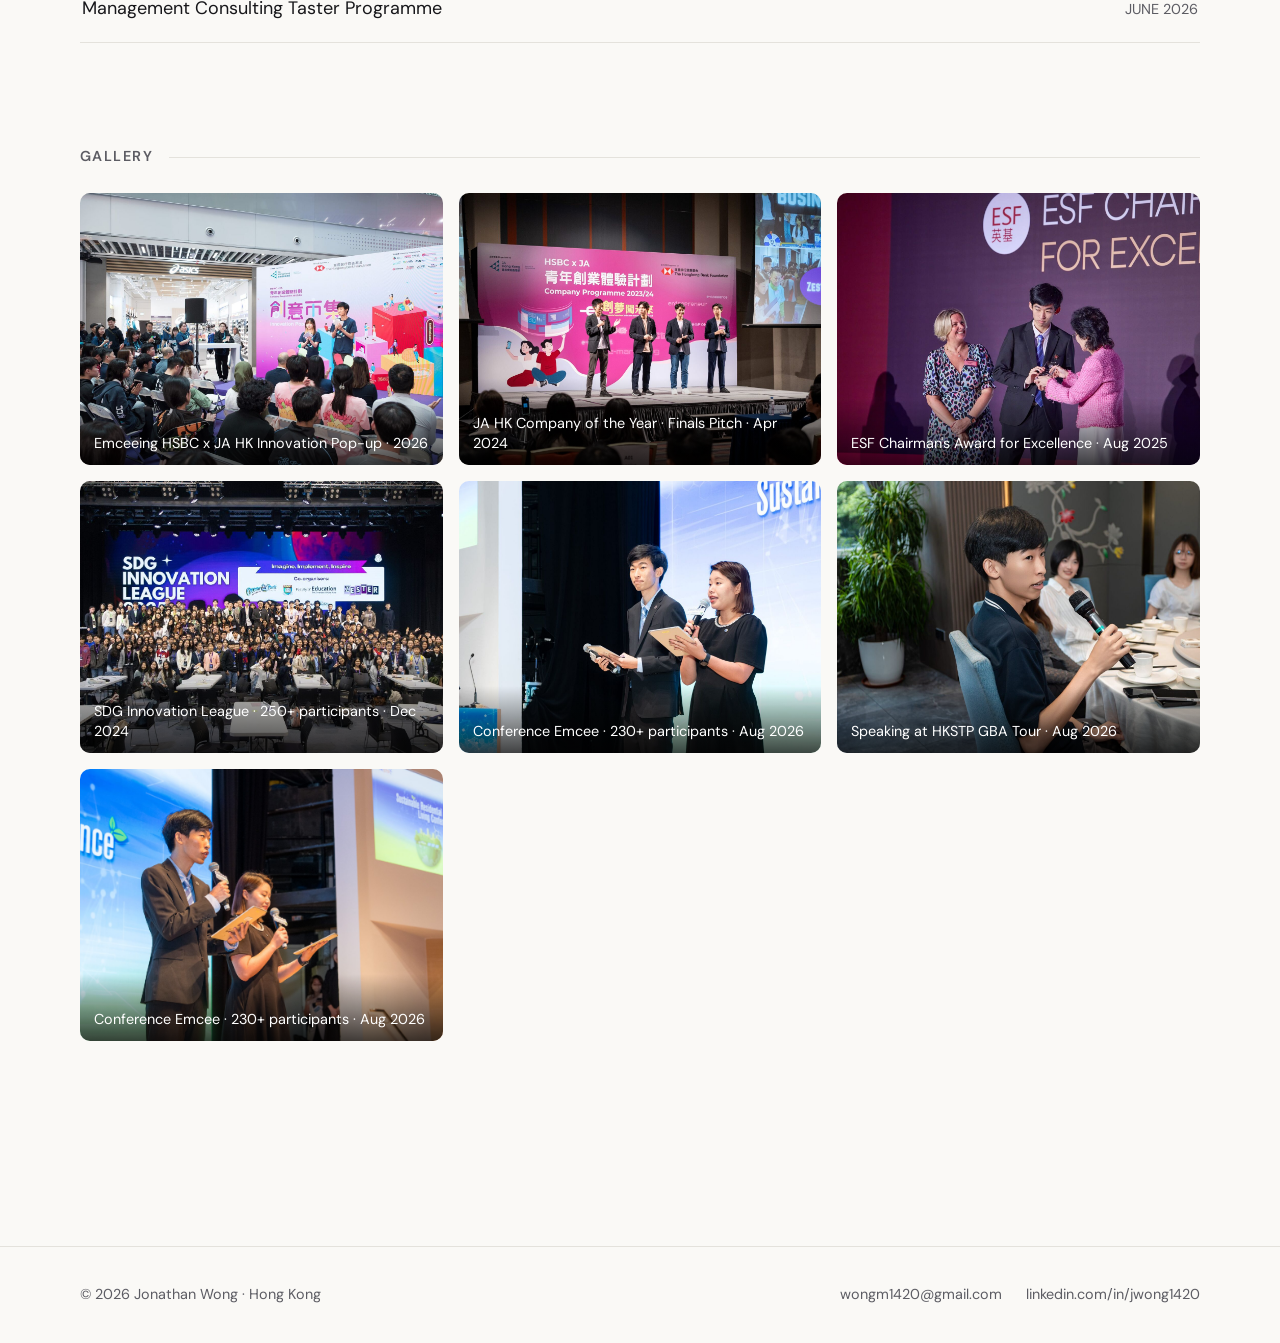
==== commit 48439ac3: "Resume: nav dropdown, section icons, right-aligned dates, Extracurriculars, LANG 2071 publication Co" ====
--- a/index.html
+++ b/index.html
@@ -66,7 +66,7 @@
   <header class="site-header" id="header-mount"><div class="header-inner">
       <a class="brand" href="index.html">Jonathan Wong</a>
       <button class="nav-toggle" id="nav-toggle" aria-expanded="false" aria-controls="site-nav">Menu</button>
-      <nav class="nav" id="site-nav" aria-label="Main"><ul class="nav-list"><li><a href="index.html" aria-current="page">Home</a></li><li><a href="resume.html">Resume</a></li><li><a href="projects.html">Projects</a></li><li><a href="speaking.html">Speaking</a></li><li><a href="writing.html">Writing</a></li><li><a href="contact.html">Contact</a></li></ul></nav>
+      <nav class="nav" id="site-nav" aria-label="Main"><ul class="nav-list"><li><a href="index.html" aria-current="page">Home</a></li><li class="has-sub"><a href="resume.html">Resume</a><button class="sub-toggle" aria-expanded="false" aria-label="Show resume sections"></button><ul class="subnav"><li><a href="resume.html#education">Education</a></li><li><a href="resume.html#experience">Professional Experience</a></li><li><a href="resume.html#extracurriculars">Extracurriculars</a></li><li><a href="resume.html#projects">Projects</a></li><li><a href="resume.html#awards">Awards</a></li><li><a href="resume.html#publications">Works &amp; Publications</a></li><li><a href="resume.html#qualifications">Qualifications</a></li><li><a href="resume.html#volunteering">Volunteering</a></li><li><a href="resume.html#photography">Photography</a></li></ul></li><li><a href="projects.html">Projects</a></li><li><a href="speaking.html">Speaking</a></li><li><a href="writing.html">Writing</a></li><li><a href="contact.html">Contact</a></li></ul></nav>
     </div></header>
 
   <main class="main" id="page-mount"><section class="hero" aria-labelledby="hero-title"><div>
--- a/assets/css/style.css
+++ b/assets/css/style.css
@@ -83,6 +83,12 @@
 .nav-list a { display: block; padding: 8px 14px; border-radius: 999px; color: var(--muted); text-decoration: none; font-size: var(--step--1); font-weight: 500; transition: color .2s, background .2s; }
 .nav-list a:hover { color: var(--text); background: var(--accent-soft); }
 .nav-list a[aria-current="page"] { color: var(--text); background: var(--accent-soft); font-weight: 600; }
+.nav-list > li { position: relative; }
+.sub-toggle { display: none; }
+.subnav { list-style: none; position: absolute; top: 100%; left: 0; min-width: 240px; padding: 8px; margin-top: 4px; background: var(--surface); border: 1px solid var(--border); border-radius: 12px; box-shadow: var(--shadow); opacity: 0; visibility: hidden; transform: translateY(-4px); transition: opacity .15s, transform .15s, visibility .15s; z-index: 110; }
+.subnav::before { content: ''; position: absolute; left: 0; right: 0; top: -8px; height: 8px; }
+.has-sub:hover > .subnav, .has-sub:focus-within > .subnav { opacity: 1; visibility: visible; transform: none; }
+.subnav a { border-radius: 8px; white-space: nowrap; }
 .nav-toggle { display: none; background: none; border: 1px solid var(--border); color: var(--text); border-radius: 999px; padding: 8px 16px; font: inherit; font-size: var(--step--1); font-weight: 500; cursor: pointer; }
 
 /* ── MAIN ── */
@@ -96,6 +102,15 @@
 
 .section-title { font-size: var(--step--1); font-weight: 600; letter-spacing: .1em; text-transform: uppercase; color: var(--muted); margin-bottom: 24px; display: flex; align-items: center; gap: 16px; }
 .section-title::after { content: ''; flex: 1; height: 1px; background: var(--border); }
+
+/* Resume page: larger section + block headings with icons */
+h2.section-title { font-family: var(--font-display); font-size: var(--step-2); font-weight: 700; letter-spacing: -.01em; text-transform: none; color: var(--text); margin-bottom: 28px; gap: 14px; line-height: 1.15; }
+h2.section-title .icon { width: 1.1em; height: 1.1em; flex: none; padding: 8px; box-sizing: content-box; border-radius: 12px; background: var(--accent-soft); color: var(--accent); }
+.block-heading { display: flex; align-items: center; gap: 10px; font-family: var(--font-display); font-size: var(--step-1); font-weight: 700; letter-spacing: 0; text-transform: none; color: var(--text); margin-bottom: 8px; }
+.block-heading .icon { width: 1.1em; height: 1.1em; flex: none; color: var(--accent); }
+.resume-block > h3.block-heading { font-size: var(--step-1); letter-spacing: 0; text-transform: none; color: var(--text); margin-bottom: 8px; }
+.resume-block { scroll-margin-top: calc(var(--header-h) + 16px); }
+#resume > .resume-block + .resume-block { padding-top: 36px; border-top: 1px solid var(--border); }
 
 /* ── HERO (home) ── */
 .hero { display: grid; grid-template-columns: minmax(0, 1.5fr) minmax(0, 1fr); gap: clamp(32px, 6vw, 80px); align-items: center; padding-top: clamp(8px, 3vw, 40px); }
@@ -198,13 +213,15 @@
 .resume-block { margin-bottom: 40px; }
 .resume-block:last-child { margin-bottom: 0; }
 .resume-block > h3 { font-size: var(--step--1); font-weight: 600; letter-spacing: .08em; text-transform: uppercase; color: var(--muted); margin-bottom: 8px; }
-.resume-item { display: grid; grid-template-columns: 150px minmax(0, 1fr); gap: 24px; padding: 22px 0; border-bottom: 1px solid var(--border); }
+.resume-item { display: grid; grid-template-columns: minmax(0, 1fr) auto; gap: 24px; padding: 22px 0; border-bottom: 1px solid var(--border); }
 .resume-item:last-child { border-bottom: 0; }
-.resume-date { font-size: var(--step--1); color: var(--muted); padding-top: 3px; }
+.resume-date { font-size: var(--step--1); color: var(--muted); padding-top: 3px; text-align: right; white-space: nowrap; font-variant-numeric: tabular-nums; }
 .resume-content h4 { font-size: var(--step-0); font-weight: 600; line-height: 1.35; }
 .resume-content h4 a { color: inherit; text-decoration: none; }
 .resume-content h4 a:hover { color: var(--accent); text-decoration: underline; }
 .resume-content .company { color: var(--accent); font-weight: 500; font-size: var(--step--1); margin: 2px 0 8px; }
+.resume-content .company a { color: inherit; text-decoration: none; }
+.resume-content .company a:hover { text-decoration: underline; }
 .resume-content .one-liner { color: var(--text); font-size: var(--step--1); margin-bottom: 8px; }
 .resume-content ul { list-style: none; }
 .resume-content ul li { font-size: var(--step--1); color: var(--muted); padding: 3px 0 3px 18px; position: relative; line-height: 1.6; }
@@ -278,8 +295,18 @@
   .js .nav.open { display: block; }
   .nav-list { flex-direction: column; }
   .nav-list a { padding: 14px 12px; font-size: var(--step-0); border-radius: 10px; }
+  .has-sub { display: grid; grid-template-columns: 1fr auto; align-items: center; }
+  .sub-toggle { display: block; width: 44px; height: 44px; background: none; border: 0; cursor: pointer; position: relative; }
+  .sub-toggle::after { content: ''; position: absolute; left: 50%; top: 50%; width: 8px; height: 8px; margin: -6px 0 0 -4px; border-right: 2px solid var(--muted); border-bottom: 2px solid var(--muted); transform: rotate(45deg); transition: transform .2s; }
+  .has-sub.sub-open > .sub-toggle::after { transform: rotate(225deg); margin-top: -2px; }
+  .subnav { position: static; grid-column: 1 / -1; display: none; opacity: 1; visibility: visible; transform: none; box-shadow: none; border: 0; border-left: 2px solid var(--border); border-radius: 0; margin: 0 0 8px 12px; padding: 0 0 0 8px; background: none; }
+  .subnav::before { display: none; }
+  .has-sub.sub-open > .subnav { display: block; }
+  .has-sub:hover > .subnav { display: none; }
+  .has-sub.sub-open:hover > .subnav { display: block; }
   .preview-card, .preview-card:first-child, .preview-card:nth-child(n+2):nth-child(-n+3) { grid-column: span 2; }
   .resume-item { grid-template-columns: 1fr; gap: 4px; }
+  .resume-date { grid-row: 1; text-align: left; white-space: normal; padding-top: 0; }
   .photo-section { flex-direction: column; align-items: flex-start; }
   .gallery-grid { grid-template-columns: 1fr; }
   .speaking-card.has-img { grid-template-columns: minmax(0, 1fr); }
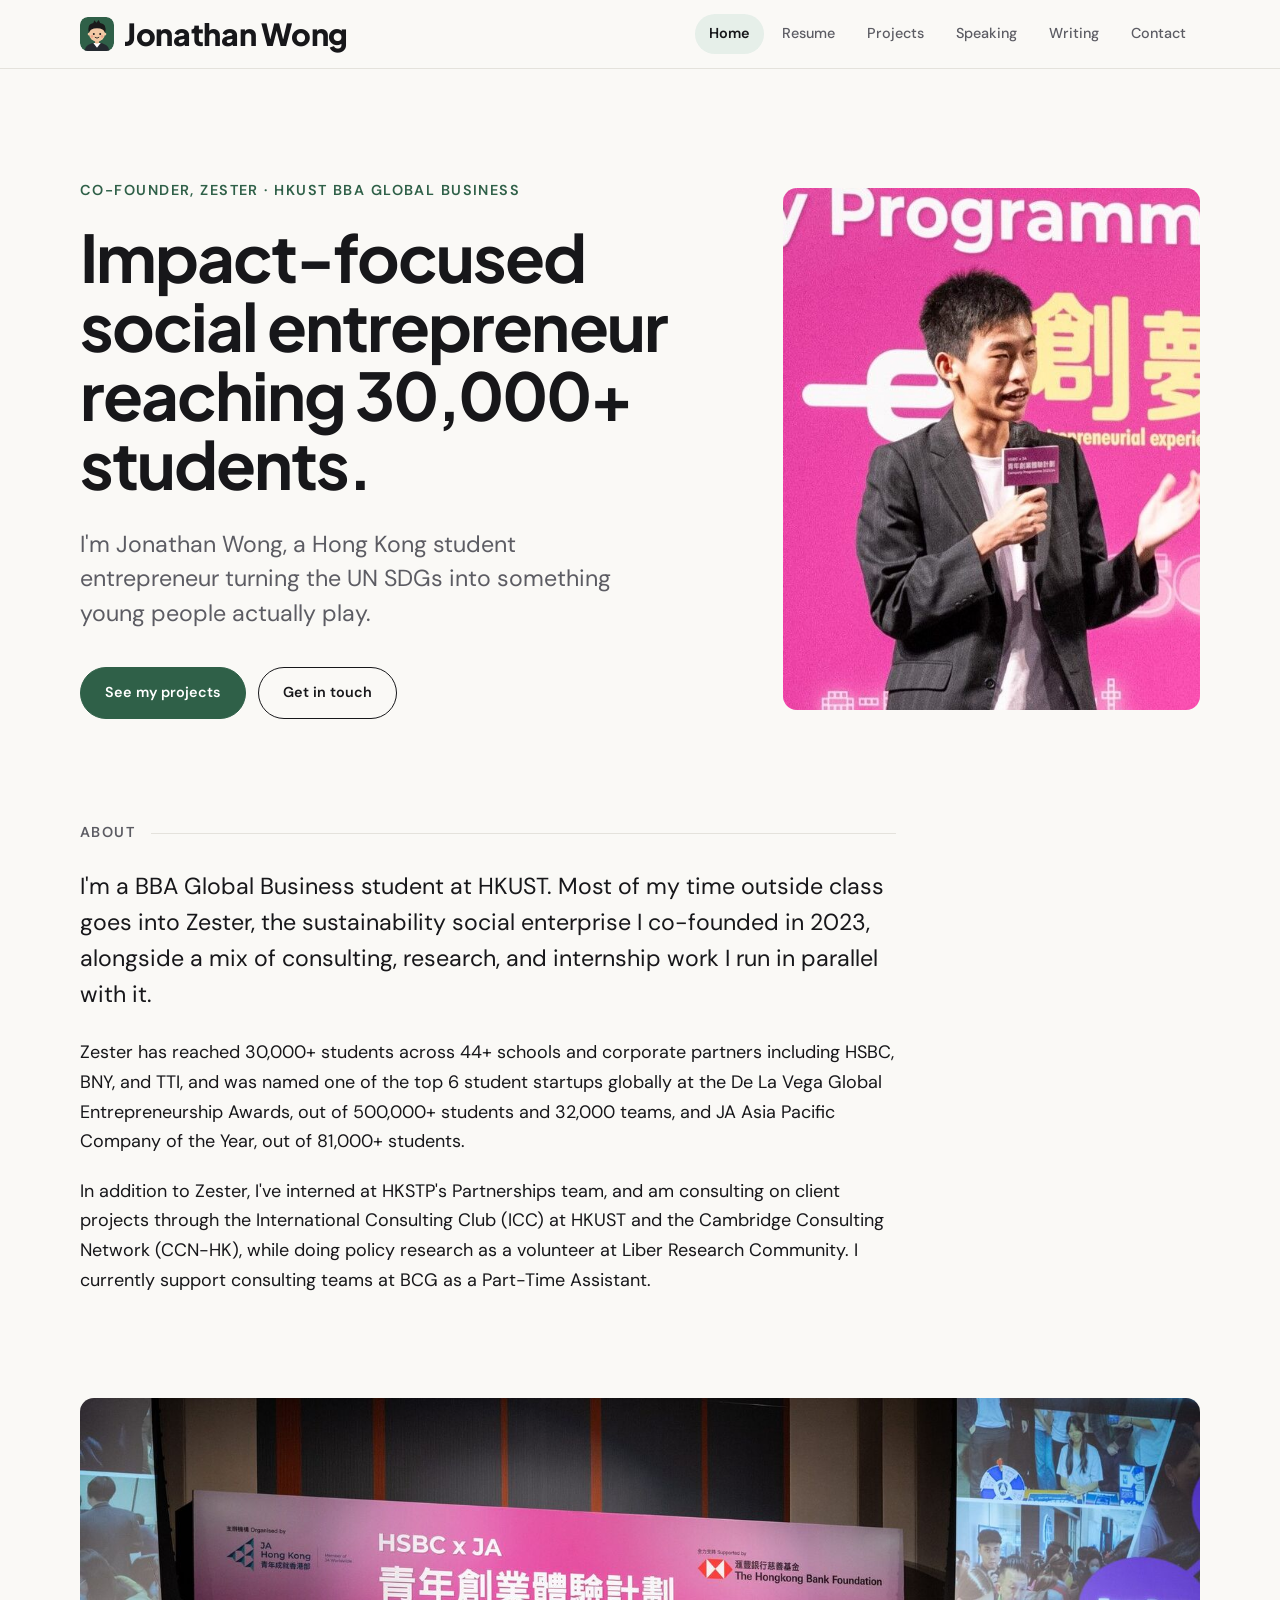
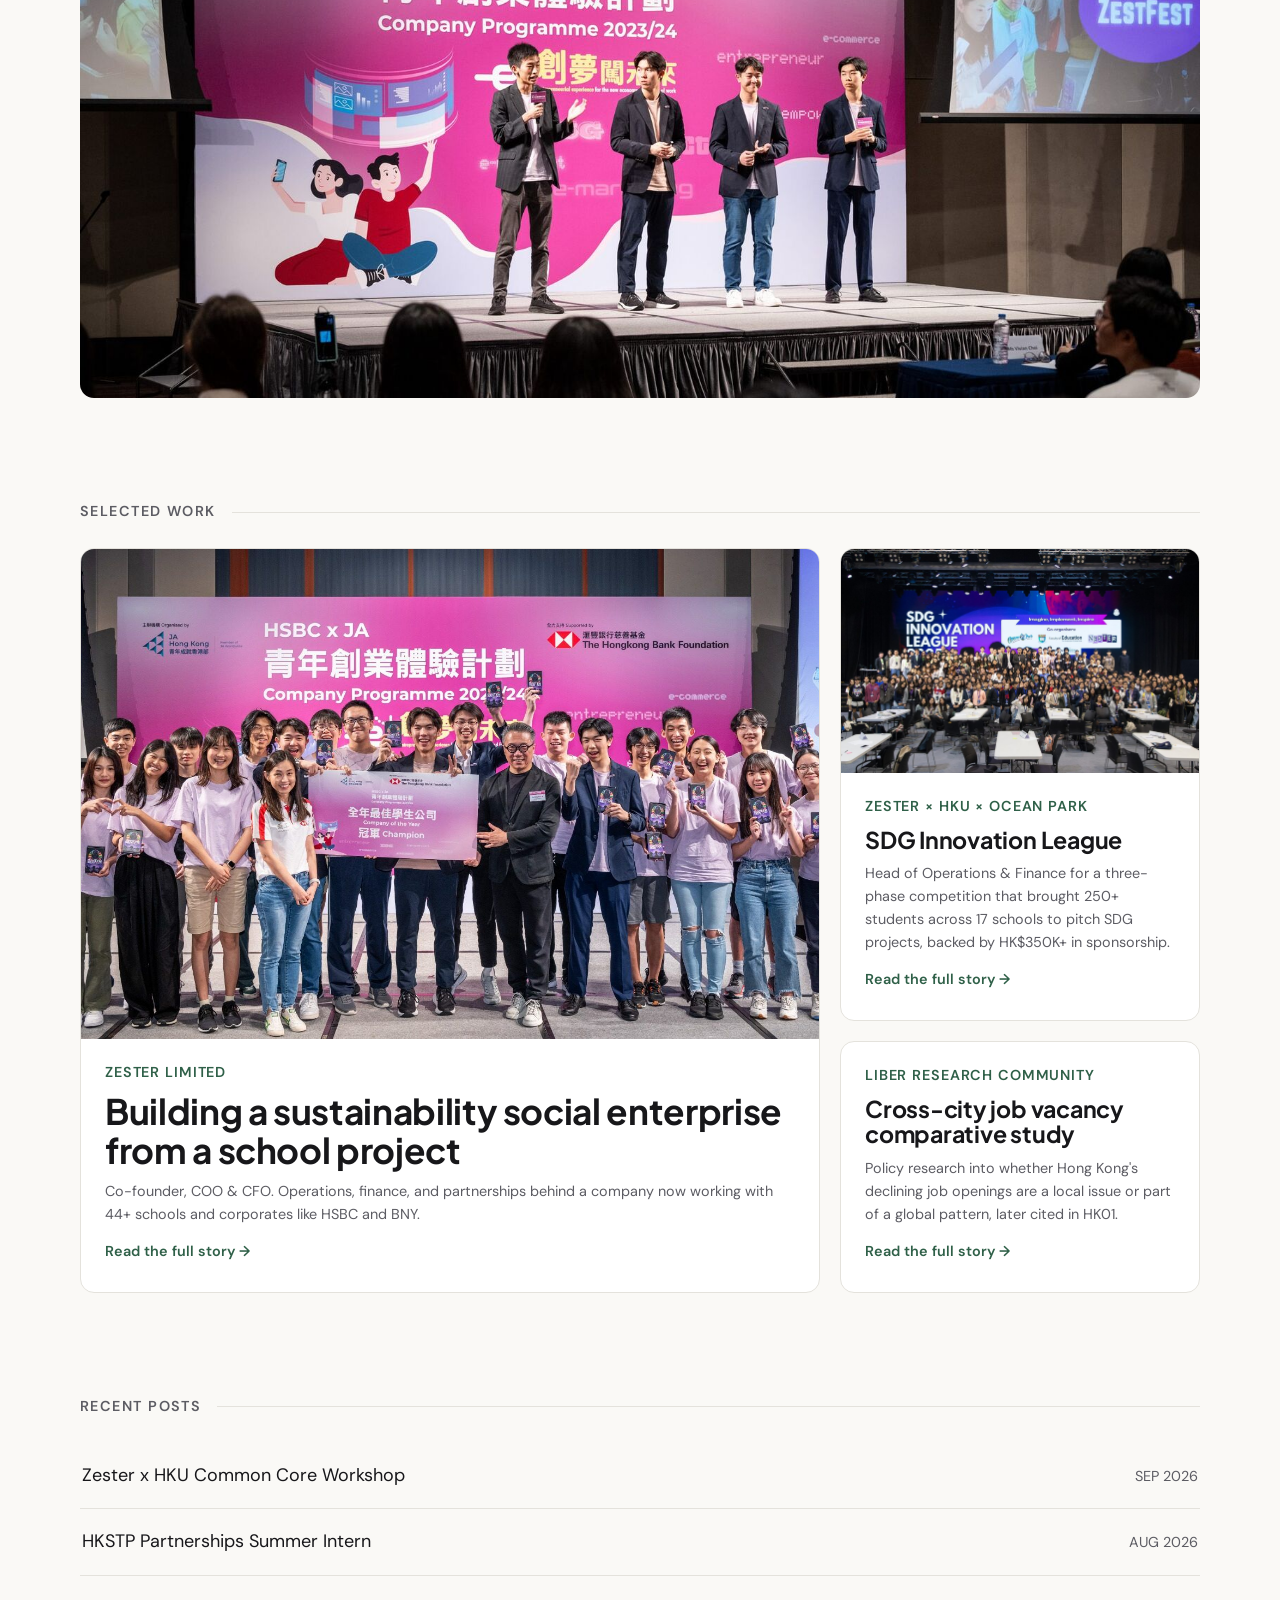
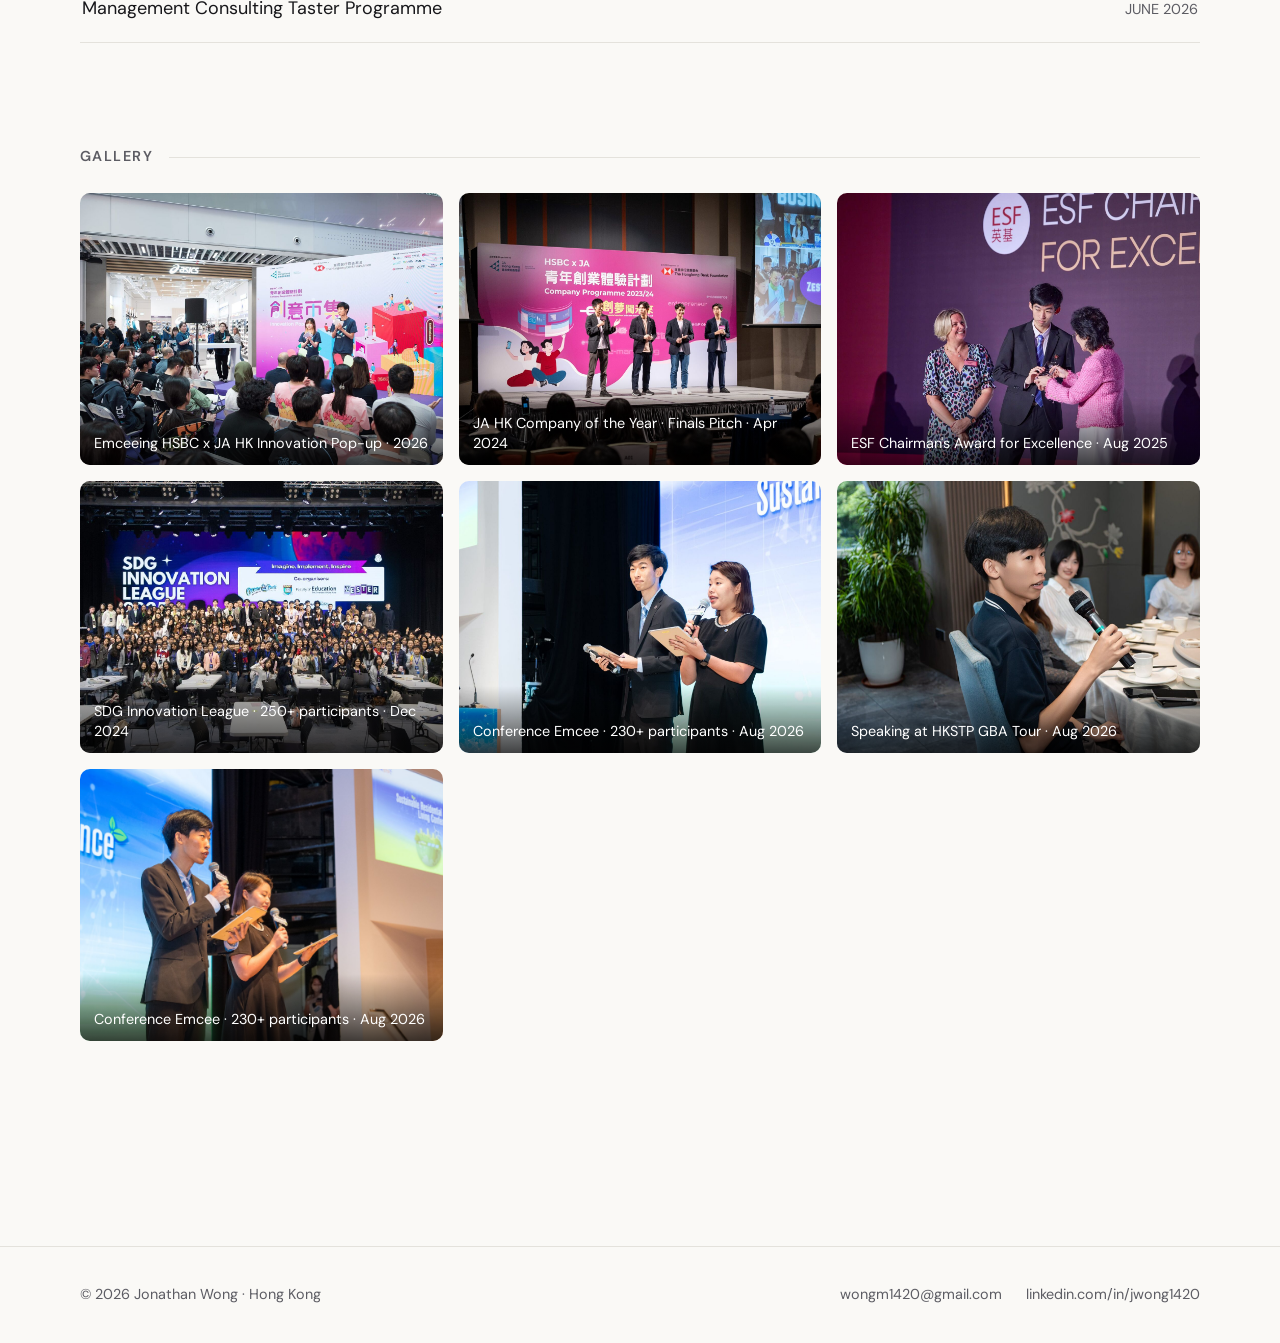
==== commit c9691a7b: "Replace JW favicon with chibi avatar; add header mark and mic avatar on Speaking page Co-Authored-By" ====
--- a/index.html
+++ b/index.html
@@ -29,6 +29,8 @@
   <meta name="theme-color" content="#faf9f6" media="(prefers-color-scheme: light)">
   <meta name="theme-color" content="#121214" media="(prefers-color-scheme: dark)">
   <link rel="icon" href="assets/images/favicon.svg" type="image/svg+xml">
+  <link rel="icon" href="assets/images/favicon-32.png" type="image/png" sizes="32x32">
+  <link rel="apple-touch-icon" href="assets/images/apple-touch-icon.png">
   <link href="https://fonts.googleapis.com/css2?family=DM+Sans:wght@400;500;600&family=Plus+Jakarta+Sans:wght@500;600;700;800&display=swap" rel="stylesheet">
   <link rel="stylesheet" href="assets/css/style.css">
 
@@ -64,7 +66,7 @@
 
   <a class="skip-link" href="#page-mount">Skip to content</a>
   <header class="site-header" id="header-mount"><div class="header-inner">
-      <a class="brand" href="index.html">Jonathan Wong</a>
+      <a class="brand" href="index.html"><img class="brand-mark" src="assets/images/favicon.svg" alt="" width="34" height="34">Jonathan Wong</a>
       <button class="nav-toggle" id="nav-toggle" aria-expanded="false" aria-controls="site-nav">Menu</button>
       <nav class="nav" id="site-nav" aria-label="Main"><ul class="nav-list"><li><a href="index.html" aria-current="page">Home</a></li><li class="has-sub"><a href="resume.html">Resume</a><button class="sub-toggle" aria-expanded="false" aria-label="Show resume sections"></button><ul class="subnav"><li><a href="resume.html#education">Education</a></li><li><a href="resume.html#experience">Professional Experience</a></li><li><a href="resume.html#extracurriculars">Extracurriculars</a></li><li><a href="resume.html#projects">Projects</a></li><li><a href="resume.html#awards">Awards</a></li><li><a href="resume.html#publications">Works &amp; Publications</a></li><li><a href="resume.html#qualifications">Qualifications</a></li><li><a href="resume.html#volunteering">Volunteering</a></li><li><a href="resume.html#photography">Photography</a></li></ul></li><li><a href="projects.html">Projects</a></li><li><a href="speaking.html">Speaking</a></li><li><a href="writing.html">Writing</a></li><li><a href="contact.html">Contact</a></li></ul></nav>
     </div></header>
--- a/assets/css/style.css
+++ b/assets/css/style.css
@@ -79,6 +79,10 @@
 .header-inner { max-width: var(--maxw); margin: 0 auto; padding: 0 var(--gutter); height: var(--header-h); display: flex; align-items: center; justify-content: space-between; gap: 24px; }
 .brand { font-family: var(--font-display); font-weight: 800; font-size: 1.9rem; color: var(--text); text-decoration: none; letter-spacing: -.01em; line-height: 1; }
 .brand:hover { color: var(--accent); }
+.brand { display: inline-flex; align-items: center; gap: 10px; }
+.brand-mark { width: 34px; height: 34px; border-radius: 8px; flex: none; }
+.page-header.has-avatar { display: flex; align-items: center; gap: clamp(16px, 3vw, 28px); }
+.page-avatar { width: clamp(72px, 12vw, 96px); height: auto; border-radius: 20px; flex: none; }
 .nav-list { list-style: none; display: flex; gap: 4px; }
 .nav-list a { display: block; padding: 8px 14px; border-radius: 999px; color: var(--muted); text-decoration: none; font-size: var(--step--1); font-weight: 500; transition: color .2s, background .2s; }
 .nav-list a:hover { color: var(--text); background: var(--accent-soft); }
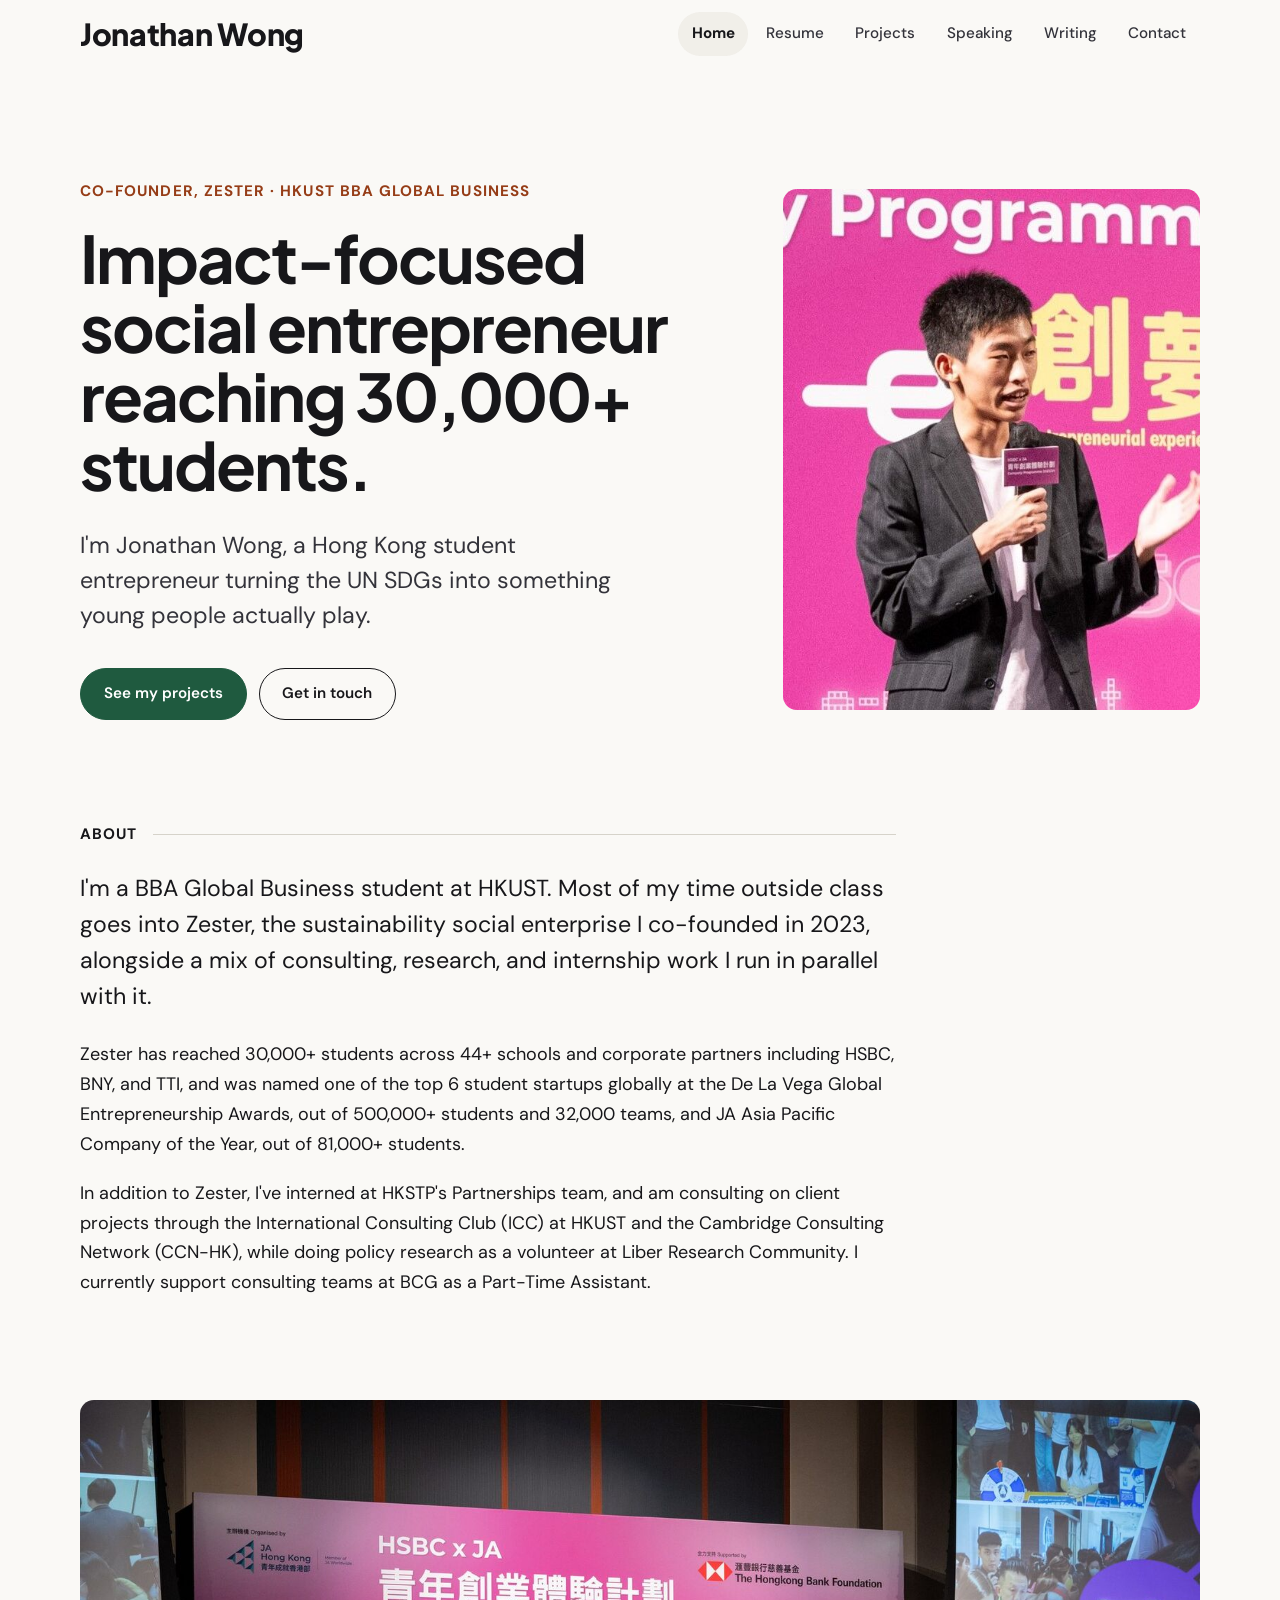
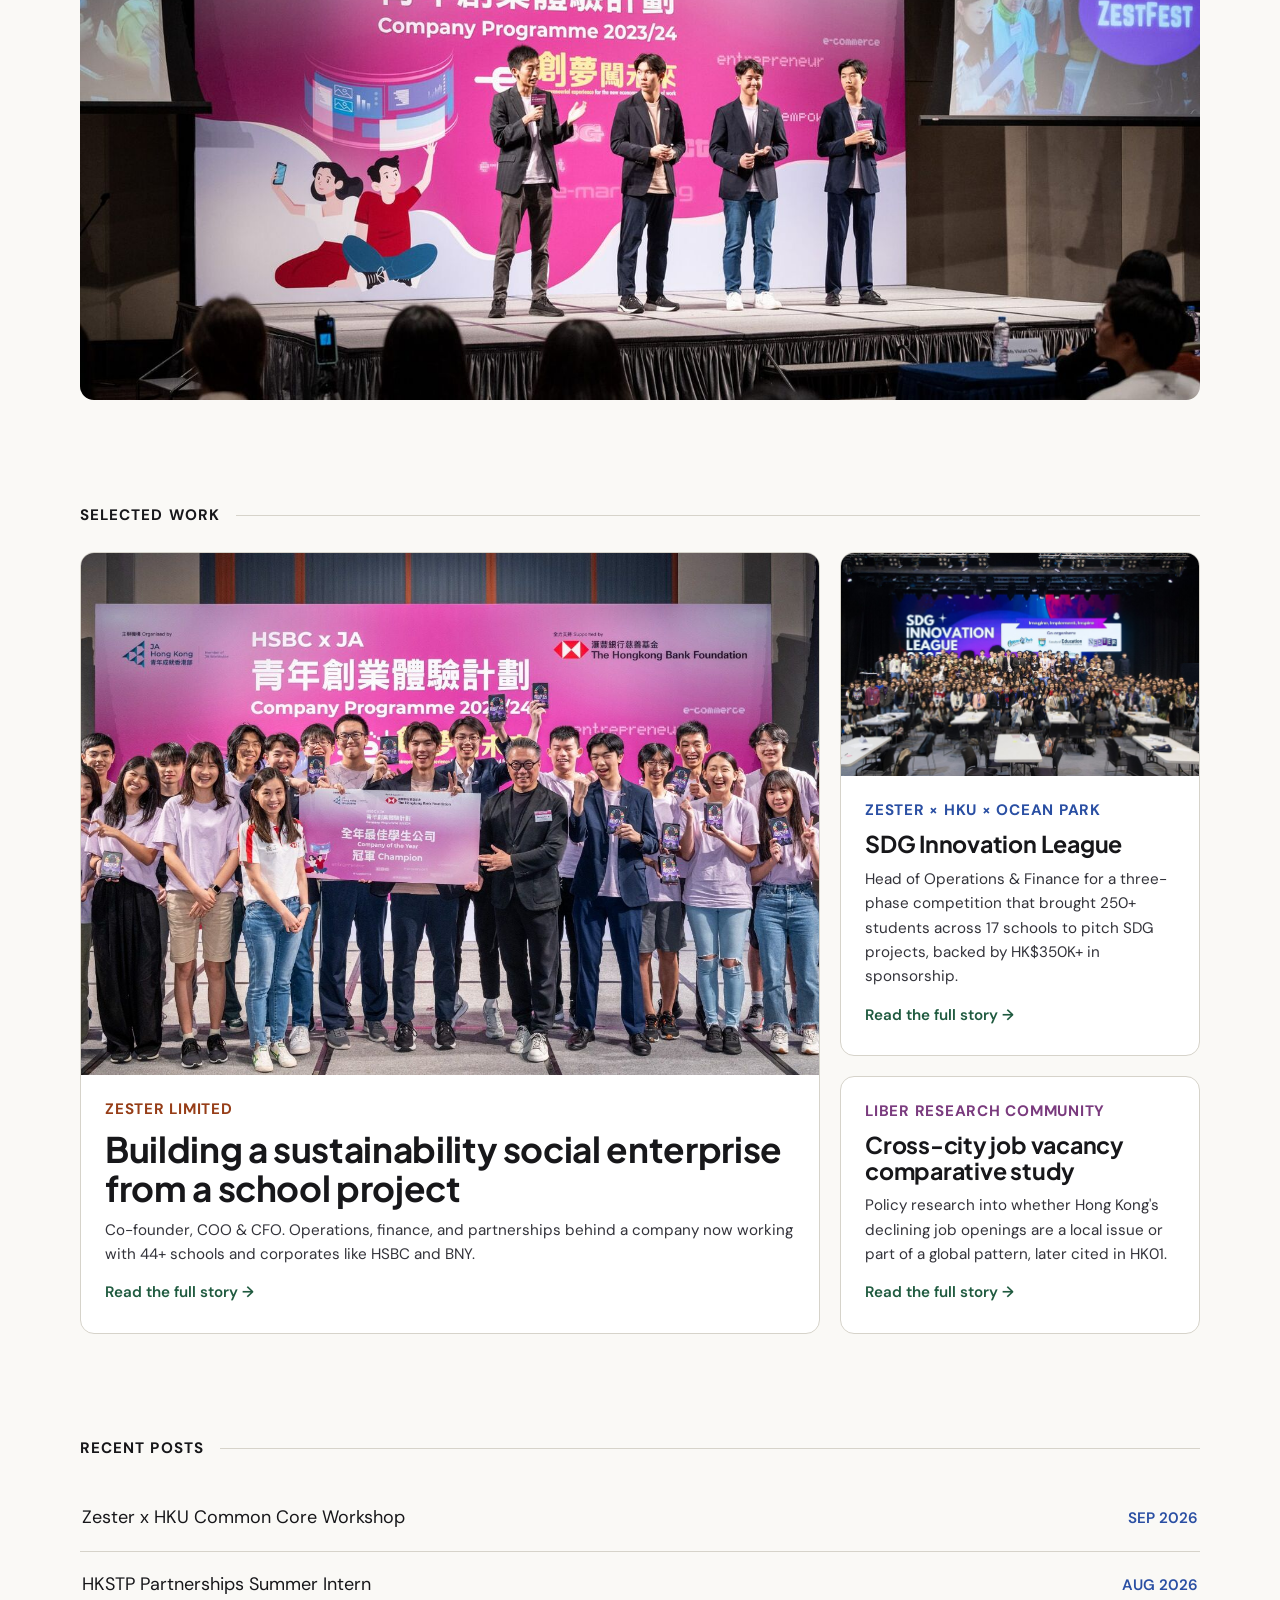
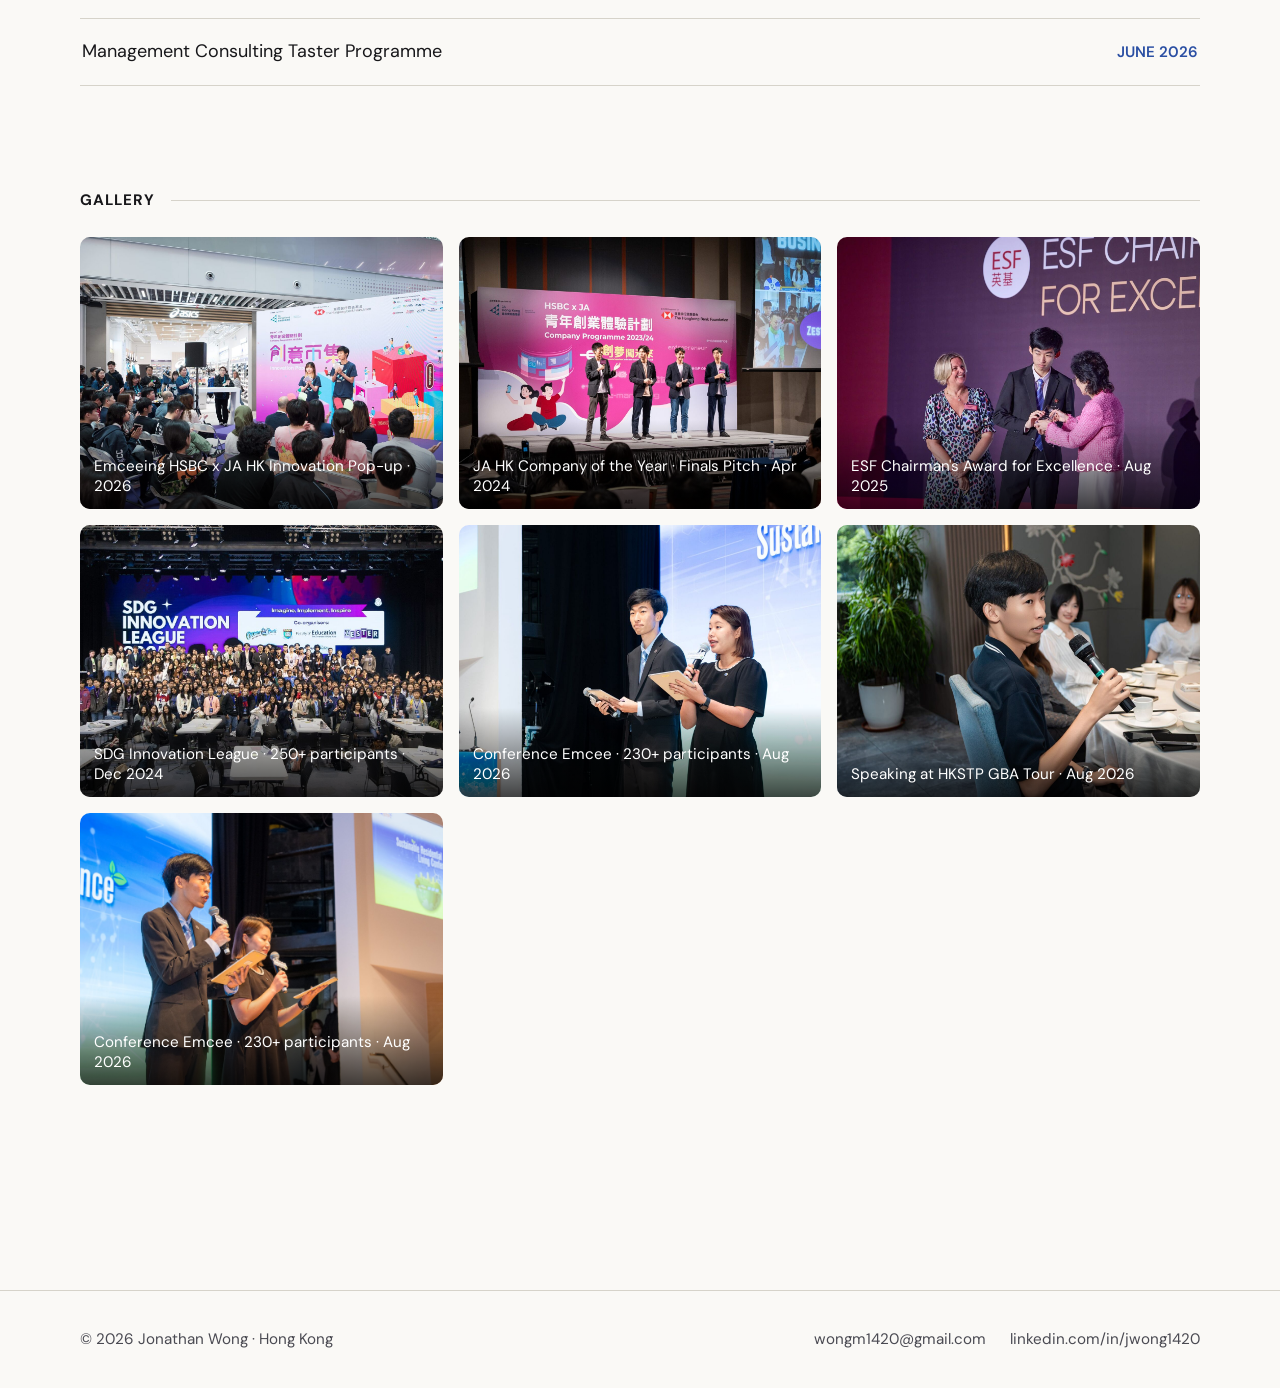
==== commit 27d54fc6: "Remove on-page avatars; keep avatar as browser tab icon only Co-Authored-By: Claude Sonnet 5.5 <nore" ====
--- a/index.html
+++ b/index.html
@@ -66,7 +66,7 @@
 
   <a class="skip-link" href="#page-mount">Skip to content</a>
   <header class="site-header" id="header-mount"><div class="header-inner">
-      <a class="brand" href="index.html"><img class="brand-mark" src="assets/images/favicon.svg" alt="" width="34" height="34">Jonathan Wong</a>
+      <a class="brand" href="index.html">Jonathan Wong</a>
       <button class="nav-toggle" id="nav-toggle" aria-expanded="false" aria-controls="site-nav">Menu</button>
       <nav class="nav" id="site-nav" aria-label="Main"><ul class="nav-list"><li><a href="index.html" aria-current="page">Home</a></li><li class="has-sub"><a href="resume.html">Resume</a><button class="sub-toggle" aria-expanded="false" aria-label="Show resume sections"></button><ul class="subnav"><li><a href="resume.html#education">Education</a></li><li><a href="resume.html#experience">Professional Experience</a></li><li><a href="resume.html#extracurriculars">Extracurriculars</a></li><li><a href="resume.html#projects">Projects</a></li><li><a href="resume.html#awards">Awards</a></li><li><a href="resume.html#publications">Works &amp; Publications</a></li><li><a href="resume.html#qualifications">Qualifications</a></li><li><a href="resume.html#volunteering">Volunteering</a></li><li><a href="resume.html#photography">Photography</a></li></ul></li><li><a href="projects.html">Projects</a></li><li><a href="speaking.html">Speaking</a></li><li><a href="writing.html">Writing</a></li><li><a href="contact.html">Contact</a></li></ul></nav>
     </div></header>
--- a/assets/css/style.css
+++ b/assets/css/style.css
@@ -10,19 +10,27 @@
 :root {
   --bg: #faf9f6;
   --surface: #ffffff;
+  --surface-2: #f1efe9;       /* neutral inset / image placeholder */
   --text: #17171a;
-  --muted: #5c5c63;           /* 6.3:1 on --bg */
-  --border: #e4e2dc;
-  --accent: #2f6048;          /* 6.9:1 on --bg */
-  --accent-strong: #234a37;
-  --accent-soft: #e6efe9;
+  --text-2: #33333a;          /* body copy in lists and cards */
+  --muted: #4a4a52;           /* metadata only */
+  --border: #d6d3ca;
+  --accent: #1f5a3f;          /* green: links, primary buttons */
+  --accent-strong: #163f2c;
+  --accent-soft: #e3efe8;
+  --accent-2: #2a4fa3;        /* ink blue */
+  --accent-2-soft: #e8eefb;
+  --accent-3: #963d17;        /* terracotta */
+  --accent-3-soft: #fbece4;
+  --accent-4: #7a3b7e;        /* plum */
+  --accent-4-soft: #f4e9f5;
   --on-accent: #ffffff;
   --shadow: 0 1px 2px rgba(23,23,26,.05), 0 8px 24px rgba(23,23,26,.06);
 
   --font-display: 'Plus Jakarta Sans', -apple-system, BlinkMacSystemFont, 'Segoe UI', Roboto, Helvetica, Arial, sans-serif;
   --font-text: 'DM Sans', -apple-system, BlinkMacSystemFont, 'Segoe UI', Roboto, Helvetica, Arial, sans-serif;
 
-  --step--1: clamp(.84rem, .82rem + .1vw, .9rem);
+  --step--1: clamp(.9rem, .88rem + .1vw, .95rem);
   --step-0: clamp(1.0625rem, 1.03rem + .15vw, 1.125rem);
   --step-1: clamp(1.25rem, 1.18rem + .35vw, 1.45rem);
   --step-2: clamp(1.6rem, 1.4rem + 1vw, 2.2rem);
@@ -40,12 +48,20 @@
   :root {
     --bg: #121214;
     --surface: #1b1b1e;
+    --surface-2: #232327;
     --text: #f1efe9;
-    --muted: #a8a8b0;          /* 7.6:1 on --bg */
-    --border: #2c2c31;
+    --text-2: #dcdad3;
+    --muted: #b4b4bc;
+    --border: #3a3a41;
     --accent: #8fcfae;         /* 9.6:1 on --bg */
     --accent-strong: #b3e3c9;
-    --accent-soft: #1f2d26;
+    --accent-soft: #27402f;
+    --accent-2: #9db8f0;
+    --accent-2-soft: #1e2638;
+    --accent-3: #f0a98a;
+    --accent-3-soft: #35241d;
+    --accent-4: #d9a6dc;
+    --accent-4-soft: #2e2030;
     --on-accent: #0f1a14;
     --shadow: 0 1px 2px rgba(0,0,0,.4), 0 8px 24px rgba(0,0,0,.35);
   }
@@ -75,18 +91,15 @@
 .skip-link:focus { top: 12px; color: var(--on-accent); }
 
 /* ── HEADER / NAV ── */
-.site-header { position: sticky; top: 0; z-index: 100; background: color-mix(in srgb, var(--bg) 88%, transparent); backdrop-filter: saturate(1.4) blur(12px); -webkit-backdrop-filter: saturate(1.4) blur(12px); border-bottom: 1px solid var(--border); }
+.site-header { position: sticky; top: 0; z-index: 100; background: color-mix(in srgb, var(--bg) 88%, transparent); backdrop-filter: saturate(1.4) blur(12px); -webkit-backdrop-filter: saturate(1.4) blur(12px); border-bottom: 1px solid transparent; transition: border-color .2s, box-shadow .2s; }
+.site-header.scrolled { border-bottom-color: var(--border); box-shadow: 0 6px 16px -10px rgba(23,23,26,.25); }
 .header-inner { max-width: var(--maxw); margin: 0 auto; padding: 0 var(--gutter); height: var(--header-h); display: flex; align-items: center; justify-content: space-between; gap: 24px; }
 .brand { font-family: var(--font-display); font-weight: 800; font-size: 1.9rem; color: var(--text); text-decoration: none; letter-spacing: -.01em; line-height: 1; }
 .brand:hover { color: var(--accent); }
-.brand { display: inline-flex; align-items: center; gap: 10px; }
-.brand-mark { width: 34px; height: 34px; border-radius: 8px; flex: none; }
-.page-header.has-avatar { display: flex; align-items: center; gap: clamp(16px, 3vw, 28px); }
-.page-avatar { width: clamp(72px, 12vw, 96px); height: auto; border-radius: 20px; flex: none; }
 .nav-list { list-style: none; display: flex; gap: 4px; }
-.nav-list a { display: block; padding: 8px 14px; border-radius: 999px; color: var(--muted); text-decoration: none; font-size: var(--step--1); font-weight: 500; transition: color .2s, background .2s; }
-.nav-list a:hover { color: var(--text); background: var(--accent-soft); }
-.nav-list a[aria-current="page"] { color: var(--text); background: var(--accent-soft); font-weight: 600; }
+.nav-list a { display: flex; align-items: center; min-height: 44px; padding: 0 .9em; border-radius: 999px; color: var(--text-2); text-decoration: none; font-size: var(--step--1); font-weight: 500; transition: color .2s, background .2s; }
+.nav-list a:hover { color: var(--text); background: var(--surface-2); }
+.nav-list a[aria-current="page"] { color: var(--text); background: var(--surface-2); font-weight: 700; }
 .nav-list > li { position: relative; }
 .sub-toggle { display: none; }
 .subnav { list-style: none; position: absolute; top: 100%; left: 0; min-width: 240px; padding: 8px; margin-top: 4px; background: var(--surface); border: 1px solid var(--border); border-radius: 12px; box-shadow: var(--shadow); opacity: 0; visibility: hidden; transform: translateY(-4px); transition: opacity .15s, transform .15s, visibility .15s; z-index: 110; }
@@ -102,9 +115,9 @@
 
 .page-header { margin-bottom: clamp(32px, 5vw, 56px); }
 .page-header h1 { font-family: var(--font-display); font-weight: 700; font-size: var(--step-3); line-height: 1.05; letter-spacing: -.015em; }
-.page-header .subhead { color: var(--muted); margin-top: 14px; max-width: 56ch; }
-
-.section-title { font-size: var(--step--1); font-weight: 600; letter-spacing: .1em; text-transform: uppercase; color: var(--muted); margin-bottom: 24px; display: flex; align-items: center; gap: 16px; }
+.page-header .subhead { color: var(--text-2); margin-top: 14px; max-width: 56ch; }
+
+.section-title { font-size: var(--step--1); font-weight: 700; letter-spacing: .07em; text-transform: uppercase; color: var(--text); margin-bottom: 24px; display: flex; align-items: center; gap: 16px; }
 .section-title::after { content: ''; flex: 1; height: 1px; background: var(--border); }
 
 /* Resume page: larger section + block headings with icons */
@@ -118,14 +131,14 @@
 
 /* ── HERO (home) ── */
 .hero { display: grid; grid-template-columns: minmax(0, 1.5fr) minmax(0, 1fr); gap: clamp(32px, 6vw, 80px); align-items: center; padding-top: clamp(8px, 3vw, 40px); }
-.hero-eyebrow { font-size: var(--step--1); font-weight: 600; letter-spacing: .1em; text-transform: uppercase; color: var(--accent); margin-bottom: 20px; }
+.hero-eyebrow { font-size: var(--step--1); font-weight: 700; letter-spacing: .07em; text-transform: uppercase; color: var(--accent-3); margin-bottom: 20px; }
 .hero h1 { font-family: var(--font-display); font-weight: 700; font-size: var(--step-4); line-height: 1.05; letter-spacing: -.03em; text-wrap: balance; }
-.hero-lede { font-size: var(--step-1); color: var(--muted); margin-top: 28px; max-width: 34ch; line-height: 1.5; }
+.hero-lede { font-size: var(--step-1); color: var(--text-2); margin-top: 28px; max-width: 34ch; line-height: 1.5; }
 .hero-ctas { display: flex; flex-wrap: wrap; gap: 12px; margin-top: 36px; }
-.hero-portrait { border-radius: var(--radius); overflow: hidden; aspect-ratio: 4/5; background: var(--accent-soft); }
+.hero-portrait { border-radius: var(--radius); overflow: hidden; aspect-ratio: 4/5; background: var(--surface-2); }
 .hero-portrait img { width: 100%; height: 100%; object-fit: cover; object-position: center top; }
 
-.btn { display: inline-flex; align-items: center; gap: 8px; padding: 13px 24px; border-radius: 999px; font-weight: 600; font-size: var(--step--1); text-decoration: none; border: 1.5px solid var(--text); color: var(--text); transition: background .2s, color .2s, border-color .2s; }
+.btn { display: inline-flex; align-items: center; gap: 8px; min-height: 44px; padding: .8em 1.5em; border-radius: 999px; font-weight: 600; font-size: var(--step--1); text-decoration: none; border: 1.5px solid var(--text); color: var(--text); transition: background .2s, color .2s, border-color .2s; }
 .btn:hover { background: var(--text); color: var(--bg); }
 .btn.primary { background: var(--accent); border-color: var(--accent); color: var(--on-accent); }
 .btn.primary:hover { background: var(--accent-strong); border-color: var(--accent-strong); color: var(--on-accent); }
@@ -144,14 +157,15 @@
 .preview-grid { display: grid; grid-template-columns: repeat(6, 1fr); gap: 20px; }
 .preview-card { grid-column: span 2; position: relative; display: flex; flex-direction: column; background: var(--surface); border: 1px solid var(--border); border-radius: var(--radius); overflow: hidden; text-decoration: none; color: var(--text); transition: transform .25s, box-shadow .25s; }
 .preview-card:first-child { grid-column: span 4; grid-row: span 2; }
-.preview-card:hover { transform: translateY(-3px); box-shadow: var(--shadow); color: var(--text); }
-.preview-card-img { width: 100%; aspect-ratio: 16/10; object-fit: cover; background: var(--accent-soft); }
+.preview-card:hover { box-shadow: var(--shadow); color: var(--text); }
+@media (hover: hover) and (pointer: fine) { .preview-card:hover { transform: translateY(-3px); } }
+.preview-card-img { width: 100%; aspect-ratio: 16/10; object-fit: cover; background: var(--surface-2); }
 .preview-card:first-child .preview-card-img { aspect-ratio: auto; flex: 1; min-height: 280px; }
 .preview-card-body { padding: 22px 24px 26px; }
-.preview-card-org { font-size: var(--step--1); font-weight: 600; letter-spacing: .06em; text-transform: uppercase; color: var(--accent); margin-bottom: 8px; }
+.preview-card-org { font-size: var(--step--1); font-weight: 700; letter-spacing: .05em; text-transform: uppercase; color: var(--accent-3); margin-bottom: 8px; }
 .preview-card h3 { font-family: var(--font-display); font-weight: 700; font-size: var(--step-2); line-height: 1.1; margin-bottom: 10px; letter-spacing: -.01em; }
 .preview-card:not(:first-child) h3 { font-size: var(--step-1); }
-.preview-card p { font-size: var(--step--1); color: var(--muted); line-height: 1.6; }
+.preview-card p { font-size: var(--step--1); color: var(--text-2); line-height: 1.6; }
 .preview-card .read-more { display: inline-block; margin-top: 14px; font-size: var(--step--1); font-weight: 600; color: var(--accent); }
 .preview-card:hover .read-more { text-decoration: underline; text-underline-offset: 3px; }
 
@@ -160,17 +174,19 @@
 .recent-posts-list li { border-bottom: 1px solid var(--border); }
 .recent-posts-list a { display: flex; justify-content: space-between; align-items: baseline; gap: 16px; padding: 18px 2px; text-decoration: none; color: var(--text); transition: color .2s; }
 .recent-posts-list a:hover { color: var(--accent); }
-.recent-posts-list .post-date { font-size: var(--step--1); color: var(--muted); white-space: nowrap; }
+.recent-posts-list .post-date { font-size: var(--step--1); color: var(--accent-2); font-weight: 600; white-space: nowrap; }
 
 /* ── GALLERY ── */
 .gallery-grid { display: grid; grid-template-columns: repeat(3, 1fr); gap: 16px; }
-.gallery-item { position: relative; display: block; width: 100%; aspect-ratio: 4/3; overflow: hidden; border-radius: 10px; cursor: zoom-in; background: var(--accent-soft); border: 0; padding: 0; font: inherit; color: inherit; text-align: left; }
-.gallery-item img { width: 100%; height: 100%; object-fit: cover; transition: transform .5s ease; }
-.gallery-item:hover img { transform: scale(1.04); }
+.gallery-item { position: relative; display: block; width: 100%; aspect-ratio: 4/3; overflow: hidden; border-radius: 10px; cursor: zoom-in; background: var(--surface-2); border: 0; padding: 0; font: inherit; color: inherit; text-align: left; }
+.gallery-item img { width: 100%; height: 100%; object-fit: cover; transition: transform .3s cubic-bezier(.2,.8,.2,1); }
+@media (hover: hover) and (pointer: fine) { .gallery-item:hover img { transform: scale(1.04); } }
 .gallery-item .gallery-caption { position: absolute; inset: auto 0 0 0; background: linear-gradient(transparent, rgba(0,0,0,.72)); color: #fff; font-size: var(--step--1); padding: 36px 14px 12px; line-height: 1.35; }
 
-.lightbox { position: fixed; inset: 0; background: rgba(8,8,10,.92); z-index: 999; display: none; align-items: center; justify-content: center; flex-direction: column; gap: 14px; padding: 24px; }
-.lightbox.active { display: flex; }
+.lightbox { position: fixed; inset: 0; background: rgba(8,8,10,.92); z-index: 999; display: flex; opacity: 0; visibility: hidden; transition: opacity .22s cubic-bezier(.2,.8,.2,1), visibility .22s; align-items: center; justify-content: center; flex-direction: column; gap: 14px; padding: 24px; }
+.lightbox.active { opacity: 1; visibility: visible; }
+.lightbox img { transform: scale(.96); transition: transform .22s cubic-bezier(.2,.8,.2,1); }
+.lightbox.active img { transform: none; }
 .lightbox img { max-width: 92vw; max-height: 80vh; border-radius: 8px; object-fit: contain; }
 .lightbox-close { position: absolute; top: 16px; right: 20px; color: #fff; font-size: 1.8rem; line-height: 1; background: none; border: 1px solid rgba(255,255,255,.35); border-radius: 999px; width: 44px; height: 44px; cursor: pointer; }
 .lightbox-caption { color: #ddd; font-size: var(--step--1); text-align: center; max-width: 70ch; }
@@ -179,12 +195,12 @@
 .case-study { display: grid; grid-template-columns: minmax(0, 1fr); gap: 0; background: var(--surface); border: 1px solid var(--border); border-radius: var(--radius); overflow: hidden; }
 .case-study-img { width: 100%; max-height: 460px; object-fit: cover; }
 .case-study-body { padding: clamp(24px, 4vw, 48px); max-width: 920px; }
-.case-study-meta { font-size: var(--step--1); color: var(--muted); letter-spacing: .06em; text-transform: uppercase; font-weight: 600; margin-bottom: 12px; }
+.case-study-meta { font-size: var(--step--1); color: var(--text-2); letter-spacing: .05em; text-transform: uppercase; font-weight: 600; margin-bottom: 12px; }
 .case-study-meta .dot { color: var(--accent); margin: 0 6px; }
 .case-study h2 { font-family: var(--font-display); font-weight: 700; font-size: var(--step-3); line-height: 1.05; letter-spacing: -.015em; margin-bottom: 8px; }
-.case-study .role { color: var(--accent); font-weight: 600; margin-bottom: 28px; }
+.case-study .role { color: var(--accent-3); font-weight: 600; margin-bottom: 28px; }
 .case-study-grid { display: grid; gap: 22px; }
-.case-study-field h4 { font-size: var(--step--1); font-weight: 600; letter-spacing: .08em; text-transform: uppercase; color: var(--muted); margin-bottom: 6px; }
+.case-study-field h4 { font-size: var(--step--1); font-weight: 700; letter-spacing: 0; text-transform: none; color: var(--accent-2); margin-bottom: 6px; }
 .case-study-field p { line-height: 1.7; }
 .case-study-field ul { padding-left: 20px; line-height: 1.7; }
 
@@ -193,75 +209,75 @@
 .speaking-card { display: grid; grid-template-columns: minmax(0, 1fr); background: var(--surface); border: 1px solid var(--border); border-radius: var(--radius); overflow: hidden; }
 .speaking-card.has-img { grid-template-columns: minmax(240px, 320px) minmax(0, 1fr); }
 .speaking-media { padding: clamp(16px, 2.5vw, 24px) 0 clamp(16px, 2.5vw, 24px) clamp(16px, 2.5vw, 24px); }
-.speaking-photo { display: block; width: 100%; aspect-ratio: 3 / 2; padding: 0; border: 0; border-radius: 10px; overflow: hidden; background: var(--accent-soft); cursor: zoom-in; }
+.speaking-photo { display: block; width: 100%; aspect-ratio: 3 / 2; padding: 0; border: 0; border-radius: 10px; overflow: hidden; background: var(--surface-2); cursor: zoom-in; }
 .speaking-photo img { display: block; width: 100%; height: 100%; object-fit: contain; }
 .speaking-body { padding: clamp(20px, 3vw, 32px); }
-.speaking-date { color: var(--muted); font-size: var(--step--1); font-weight: 600; letter-spacing: .06em; text-transform: uppercase; margin-bottom: 10px; }
+.speaking-date { color: var(--accent-2); font-size: var(--step--1); font-weight: 700; letter-spacing: .05em; text-transform: uppercase; margin-bottom: 10px; }
 .speaking-card h2 { font-family: var(--font-display); font-weight: 700; font-size: var(--step-2); line-height: 1.1; letter-spacing: -.01em; }
-.speaking-host { color: var(--muted); margin-top: 4px; }
+.speaking-host { color: var(--text-2); margin-top: 4px; }
 .speaking-facts { display: flex; flex-wrap: wrap; gap: 8px 32px; margin: 16px 0 12px; }
-.speaking-facts dt { font-size: var(--step--1); font-weight: 600; letter-spacing: .08em; text-transform: uppercase; color: var(--muted); }
-.speaking-facts dd { color: var(--accent); font-weight: 600; }
+.speaking-facts dt { font-size: var(--step--1); font-weight: 700; letter-spacing: 0; text-transform: none; color: var(--text-2); }
+.speaking-facts dd { color: var(--accent-3); font-weight: 600; }
 .speaking-summary { line-height: 1.65; max-width: 68ch; }
 .speaking-links { display: flex; flex-wrap: wrap; gap: 10px; margin-top: 18px; }
-.speaking-link { display: inline-block; font-size: var(--step--1); font-weight: 600; padding: 8px 18px; border-radius: 999px; text-decoration: none; background: var(--accent-soft); color: var(--accent); }
-.speaking-link:hover { background: var(--accent); color: var(--on-accent); }
+.speaking-link { display: inline-flex; align-items: center; min-height: 44px; font-size: var(--step--1); font-weight: 600; padding: 0 1.1em; border-radius: 999px; text-decoration: none; background: var(--accent-2-soft); color: var(--accent-2); }
+.speaking-link:hover { background: var(--accent-2); color: var(--bg); }
 
 /* ── RESUME ── */
 .section-nav { margin-bottom: clamp(32px, 5vw, 56px); display: flex; flex-wrap: wrap; gap: 8px; }
 .section-nav-menu { display: contents; }
 .section-nav-btn { display: none; }
-.section-nav-menu a { padding: 7px 16px; border: 1px solid var(--border); border-radius: 999px; text-decoration: none; color: var(--muted); font-size: var(--step--1); font-weight: 500; transition: color .2s, border-color .2s, background .2s; }
-.section-nav-menu a:hover { color: var(--text); border-color: var(--accent); background: var(--accent-soft); }
+.section-nav-menu a { display: inline-flex; align-items: center; min-height: 44px; padding: 0 1.1em; color: var(--text-2); border: 1px solid var(--border); border-radius: 999px; text-decoration: none; font-size: var(--step--1); font-weight: 500; transition: color .2s, border-color .2s, background .2s; }
+.section-nav-menu a:hover { color: var(--text); border-color: var(--accent); background: var(--surface-2); }
 
 .resume-block { margin-bottom: 40px; }
 .resume-block:last-child { margin-bottom: 0; }
-.resume-block > h3 { font-size: var(--step--1); font-weight: 600; letter-spacing: .08em; text-transform: uppercase; color: var(--muted); margin-bottom: 8px; }
+.resume-block > h3 { font-size: var(--step--1); font-weight: 700; letter-spacing: 0; text-transform: none; color: var(--text); margin-bottom: 8px; }
 .resume-item { display: grid; grid-template-columns: minmax(0, 1fr) auto; gap: 24px; padding: 22px 0; border-bottom: 1px solid var(--border); }
 .resume-item:last-child { border-bottom: 0; }
-.resume-date { font-size: var(--step--1); color: var(--muted); padding-top: 3px; text-align: right; white-space: nowrap; font-variant-numeric: tabular-nums; }
+.resume-date { font-size: var(--step--1); color: var(--accent-2); font-weight: 600; padding-top: 3px; text-align: right; white-space: nowrap; font-variant-numeric: tabular-nums; }
 .resume-content h4 { font-size: var(--step-0); font-weight: 600; line-height: 1.35; }
 .resume-content h4 a { color: inherit; text-decoration: none; }
 .resume-content h4 a:hover { color: var(--accent); text-decoration: underline; }
-.resume-content .company { color: var(--accent); font-weight: 500; font-size: var(--step--1); margin: 2px 0 8px; }
+.resume-content .company { color: var(--accent-3); font-weight: 500; font-size: var(--step--1); margin: 2px 0 8px; }
 .resume-content .company a { color: inherit; text-decoration: none; }
 .resume-content .company a:hover { text-decoration: underline; }
 .resume-content .one-liner { color: var(--text); font-size: var(--step--1); margin-bottom: 8px; }
 .resume-content ul { list-style: none; }
-.resume-content ul li { font-size: var(--step--1); color: var(--muted); padding: 3px 0 3px 18px; position: relative; line-height: 1.6; }
+.resume-content ul li { font-size: var(--step--1); color: var(--text-2); padding: 3px 0 3px 18px; position: relative; line-height: 1.6; }
 .resume-content ul li::before { content: "–"; position: absolute; left: 0; color: var(--accent); }
 
 .project-card, .pub-card, .photo-section, .essay-card { background: var(--surface); border: 1px solid var(--border); border-radius: var(--radius); padding: clamp(20px, 3vw, 32px); margin-bottom: 20px; }
 .project-card:last-child, .pub-card:last-child, .essay-card:last-child { margin-bottom: 0; }
 .project-meta, .pub-meta { display: flex; gap: 12px; flex-wrap: wrap; font-size: var(--step--1); color: var(--muted); margin-bottom: 8px; }
-.project-date { color: var(--accent); font-weight: 600; }
+.project-date { color: var(--accent-2); font-weight: 600; }
 .project-card h3, .pub-card h3, .essay-card h3 { font-family: var(--font-display); font-weight: 700; font-size: var(--step-2); line-height: 1.15; margin-bottom: 6px; }
 .project-org { color: var(--muted); font-size: var(--step--1); margin-bottom: 12px; }
 .project-card p, .pub-card p, .essay-card p { font-size: var(--step--1); line-height: 1.7; margin-bottom: 12px; }
-.project-card ul { padding-left: 20px; font-size: var(--step--1); color: var(--muted); line-height: 1.7; }
+.project-card ul { padding-left: 20px; font-size: var(--step--1); color: var(--text-2); line-height: 1.7; }
 .pub-meta span::before { content: "·"; margin-right: 12px; }
 .pub-meta span:first-child::before { content: none; }
 .pub-links { display: flex; gap: 10px; flex-wrap: wrap; }
-.pub-link { display: inline-block; font-size: var(--step--1); font-weight: 600; padding: 8px 18px; border-radius: 999px; text-decoration: none; }
+.pub-link { display: inline-flex; align-items: center; min-height: 44px; font-size: var(--step--1); font-weight: 600; padding: 0 1.1em; border-radius: 999px; text-decoration: none; }
 .pub-link.primary { background: var(--accent); color: var(--on-accent); }
 .pub-link.primary:hover { background: var(--accent-strong); color: var(--on-accent); }
-.pub-link.secondary { background: var(--accent-soft); color: var(--accent); }
-.pub-link.secondary:hover { color: var(--accent-strong); }
+.pub-link.secondary { background: var(--accent-2-soft); color: var(--accent-2); }
+.pub-link.secondary:hover { background: var(--accent-2); color: var(--bg); }
 
 .awards-list { list-style: none; }
 .awards-list li { display: flex; gap: 14px; padding: 14px 0; border-bottom: 1px solid var(--border); font-size: var(--step--1); line-height: 1.55; }
 .awards-list li:last-child { border-bottom: 0; }
-.award-dot { width: 8px; height: 8px; background: var(--accent); border-radius: 50%; flex-shrink: 0; margin-top: 8px; }
-.award-org { display: block; color: var(--muted); margin-top: 2px; }
+.award-dot { width: 8px; height: 8px; background: var(--accent-4); border-radius: 50%; flex-shrink: 0; margin-top: 8px; }
+.award-org { display: block; color: var(--text-2); margin-top: 2px; }
 
 .photo-section { display: flex; align-items: center; justify-content: space-between; gap: 24px; }
 .photo-section h3 { font-family: var(--font-display); font-weight: 700; font-size: var(--step-2); margin-bottom: 8px; }
-.photo-section p { color: var(--muted); font-size: var(--step--1); }
+.photo-section p { color: var(--text-2); font-size: var(--step--1); }
 .photo-link { display: inline-block; background: var(--accent); color: var(--on-accent); text-decoration: none; padding: 12px 22px; border-radius: 999px; font-weight: 600; font-size: var(--step--1); white-space: nowrap; }
 .photo-link:hover { background: var(--accent-strong); color: var(--on-accent); }
 
 /* ── WRITING ── */
-.essay-card .essay-date { font-size: var(--step--1); font-weight: 600; letter-spacing: .06em; text-transform: uppercase; color: var(--accent); margin-bottom: 8px; }
+.essay-card .essay-date { font-size: var(--step--1); font-weight: 700; letter-spacing: .05em; text-transform: uppercase; color: var(--accent-2); margin-bottom: 8px; }
 .linkedin-grid { display: grid; grid-template-columns: repeat(auto-fill, minmax(min(100%, 380px), 1fr)); gap: 20px; }
 .linkedin-embed-card { background: var(--surface); border: 1px solid var(--border); border-radius: var(--radius); overflow: hidden; }
 .linkedin-embed-card .embed-caption { padding: 14px 18px; font-size: var(--step--1); color: var(--muted); border-top: 1px solid var(--border); }
@@ -271,7 +287,8 @@
 /* ── CONTACT ── */
 .contact-page-list { list-style: none; display: grid; gap: 12px; max-width: 560px; }
 .contact-page-list a { display: flex; align-items: center; gap: 16px; font-size: var(--step-1); padding: 18px 22px; border: 1px solid var(--border); border-radius: var(--radius); background: var(--surface); color: var(--text); text-decoration: none; transition: border-color .2s, transform .2s; }
-.contact-page-list a:hover { border-color: var(--accent); transform: translateX(4px); color: var(--text); }
+.contact-page-list a:hover { border-color: var(--accent); color: var(--text); }
+@media (hover: hover) and (pointer: fine) { .contact-page-list a:hover { transform: translateX(4px); } }
 .contact-page-list .icon { width: 40px; height: 40px; background: var(--accent-soft); color: var(--accent); border-radius: 50%; display: grid; place-items: center; font-size: 1rem; flex-shrink: 0; font-weight: 600; }
 
 /* ── FOOTER ── */
@@ -280,6 +297,41 @@
 .footer-links { list-style: none; display: flex; flex-wrap: wrap; gap: 8px 24px; }
 .footer-links a { color: var(--muted); text-decoration: none; }
 .footer-links a:hover { color: var(--accent); text-decoration: underline; }
+
+/* ── PRESS FEEDBACK (instant, on pointer-down) ── */
+.btn, .pub-link, .speaking-link, .nav-list a, .section-nav-menu a, .photo-link { transition-property: background, color, border-color, transform; }
+.btn:active, .pub-link:active, .speaking-link:active, .nav-list a:active, .section-nav-menu a:active, .photo-link:active, .gallery-item:active, .contact-page-list a:active { transform: scale(.97); transition-duration: .1s; }
+.preview-card:active { transform: scale(.985); transition-duration: .1s; }
+
+/* ── HUE ROTATION (colour by role, not decoration) ── */
+.preview-card:nth-child(3n+2) .preview-card-org { color: var(--accent-2); }
+.preview-card:nth-child(3n) .preview-card-org { color: var(--accent-4); }
+.resume-block:nth-of-type(4n+1) h2.section-title .icon, .resume-block:nth-of-type(4n+1) .block-heading .icon { color: var(--accent); }
+.resume-block:nth-of-type(4n+2) .block-heading .icon { color: var(--accent-2); }
+.resume-block:nth-of-type(4n+3) .block-heading .icon { color: var(--accent-3); }
+.resume-block:nth-of-type(4n) .block-heading .icon { color: var(--accent-4); }
+#page-mount > section:nth-of-type(4n+1) h2.section-title .icon { background: var(--accent-soft); color: var(--accent); }
+#page-mount > section:nth-of-type(4n+2) h2.section-title .icon { background: var(--accent-2-soft); color: var(--accent-2); }
+#page-mount > section:nth-of-type(4n+3) h2.section-title .icon { background: var(--accent-3-soft); color: var(--accent-3); }
+#page-mount > section:nth-of-type(4n) h2.section-title .icon { background: var(--accent-4-soft); color: var(--accent-4); }
+.contact-page-list li:nth-child(4n+1) .icon { background: var(--accent-soft); color: var(--accent); }
+.contact-page-list li:nth-child(4n+2) .icon { background: var(--accent-2-soft); color: var(--accent-2); }
+.contact-page-list li:nth-child(4n+3) .icon { background: var(--accent-3-soft); color: var(--accent-3); }
+.contact-page-list li:nth-child(4n) .icon { background: var(--accent-4-soft); color: var(--accent-4); }
+.case-study, .speaking-card, .project-card { border-left: 4px solid var(--accent); }
+.case-study:nth-child(4n+2), .speaking-card:nth-child(4n+2), .project-card:nth-child(4n+2) { border-left-color: var(--accent-2); }
+.case-study:nth-child(4n+3), .speaking-card:nth-child(4n+3), .project-card:nth-child(4n+3) { border-left-color: var(--accent-3); }
+.case-study:nth-child(4n), .speaking-card:nth-child(4n), .project-card:nth-child(4n) { border-left-color: var(--accent-4); }
+.section-note { font-size: var(--step--1); color: var(--text-2); margin-bottom: 20px; }
+.section-note a { font-weight: 600; }
+
+@media (prefers-reduced-transparency: reduce) {
+  .site-header { background: var(--bg); backdrop-filter: none; -webkit-backdrop-filter: none; }
+}
+
+@media (prefers-contrast: more) {
+  :root { --border: var(--text); --muted: var(--text); --text-2: var(--text); }
+}
 
 /* ── RESPONSIVE ── */
 @media (max-width: 900px) {
@@ -295,8 +347,8 @@
 @media (max-width: 720px) {
   .js .nav-toggle { display: inline-block; }
   .nav { position: absolute; top: var(--header-h); left: 0; right: 0; background: var(--bg); border-bottom: 1px solid var(--border); padding: 8px var(--gutter) 16px; }
-  .js .nav { display: none; }
-  .js .nav.open { display: block; }
+  .js .nav { display: block; opacity: 0; visibility: hidden; transform: translateY(-6px); transition: opacity .18s, transform .18s, visibility .18s; }
+  .js .nav.open { opacity: 1; visibility: visible; transform: none; }
   .nav-list { flex-direction: column; }
   .nav-list a { padding: 14px 12px; font-size: var(--step-0); border-radius: 10px; }
   .has-sub { display: grid; grid-template-columns: 1fr auto; align-items: center; }
@@ -320,5 +372,9 @@
 @media (prefers-reduced-motion: reduce) {
   html { scroll-behavior: auto; }
   *, *::before, *::after { transition-duration: .01ms !important; animation-duration: .01ms !important; }
-  .gallery-item:hover img, .preview-card:hover, .contact-page-list a:hover { transform: none; }
-}
+  .gallery-item:hover img, .preview-card:hover, .contact-page-list a:hover, .btn:active, .pub-link:active, .speaking-link:active, .preview-card:active, .lightbox img { transform: none !important; }
+}
+
+.not-found { display: grid; place-content: center; text-align: center; gap: 20px; }
+.not-found h1 { font-family: var(--font-display); font-weight: 700; font-size: var(--step-4); line-height: 1; }
+.sr-only { position: absolute; width: 1px; height: 1px; margin: -1px; padding: 0; overflow: hidden; clip: rect(0 0 0 0); white-space: nowrap; border: 0; }
